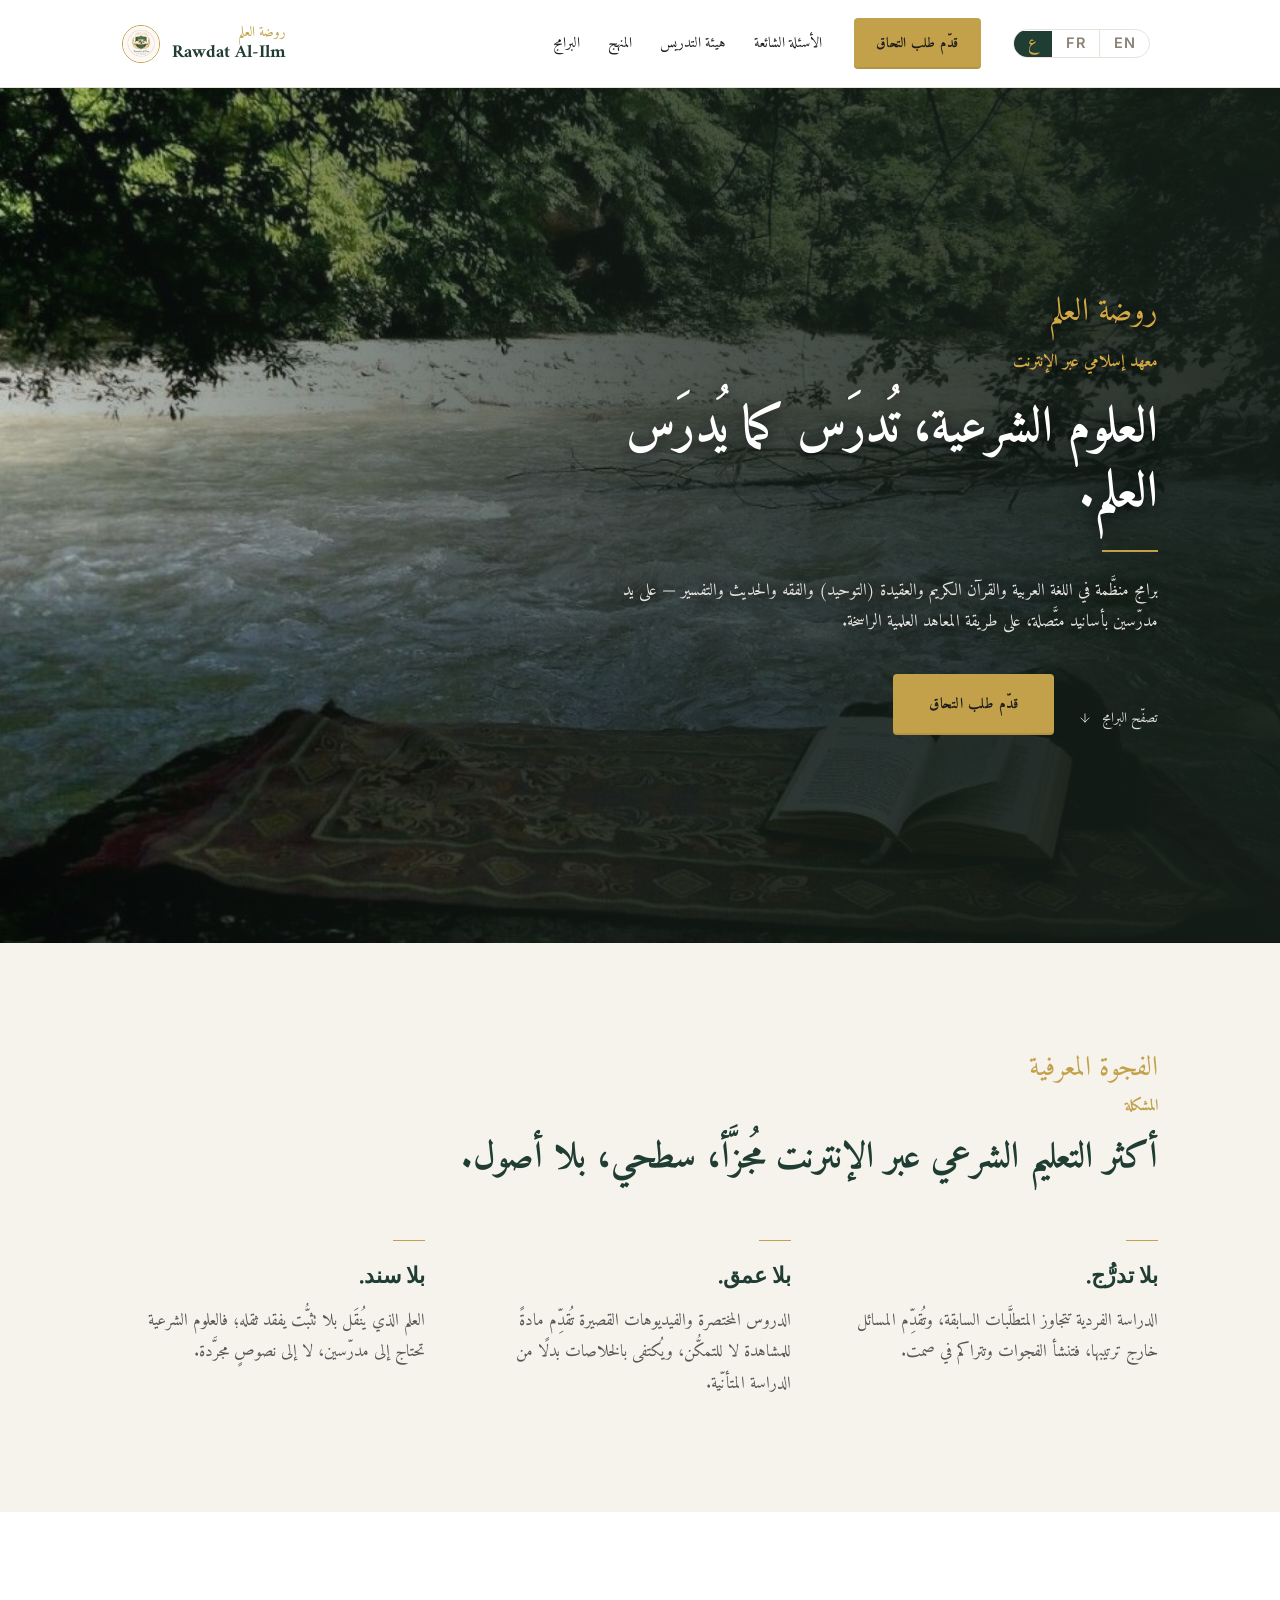
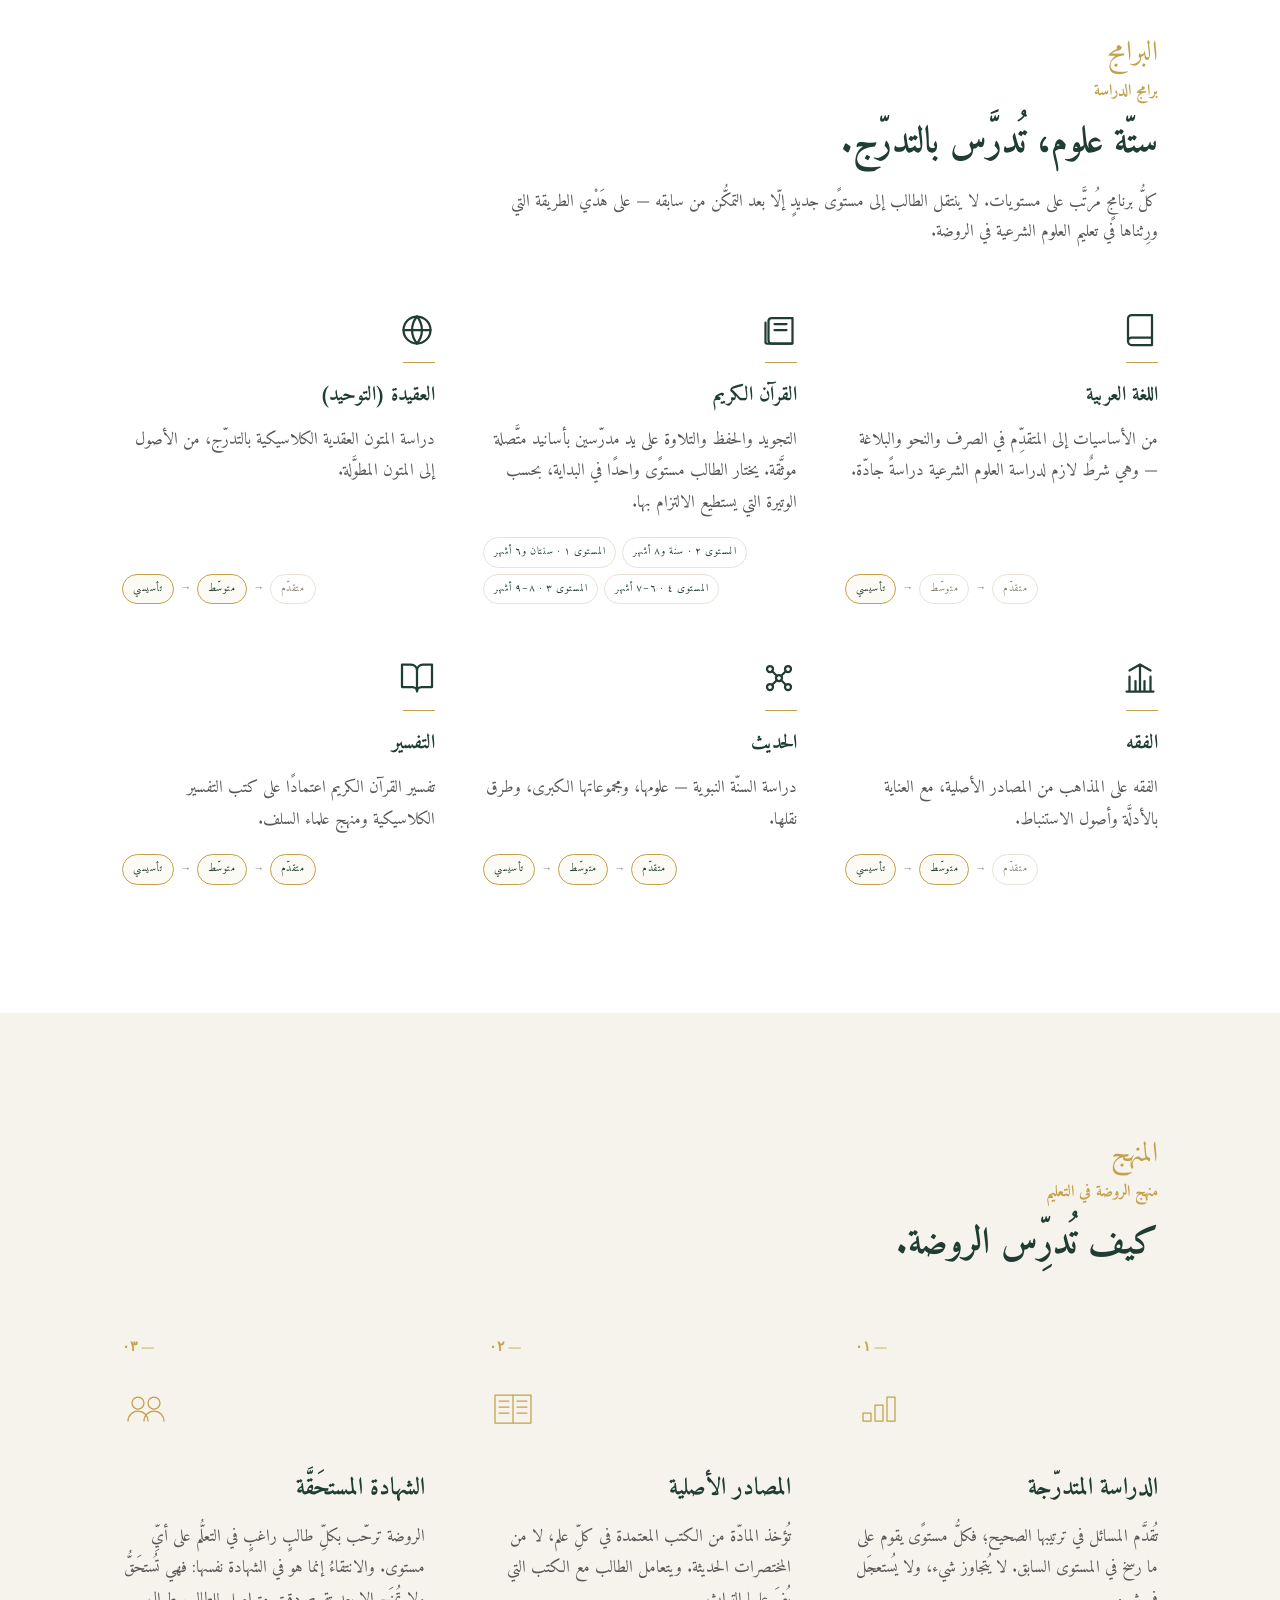
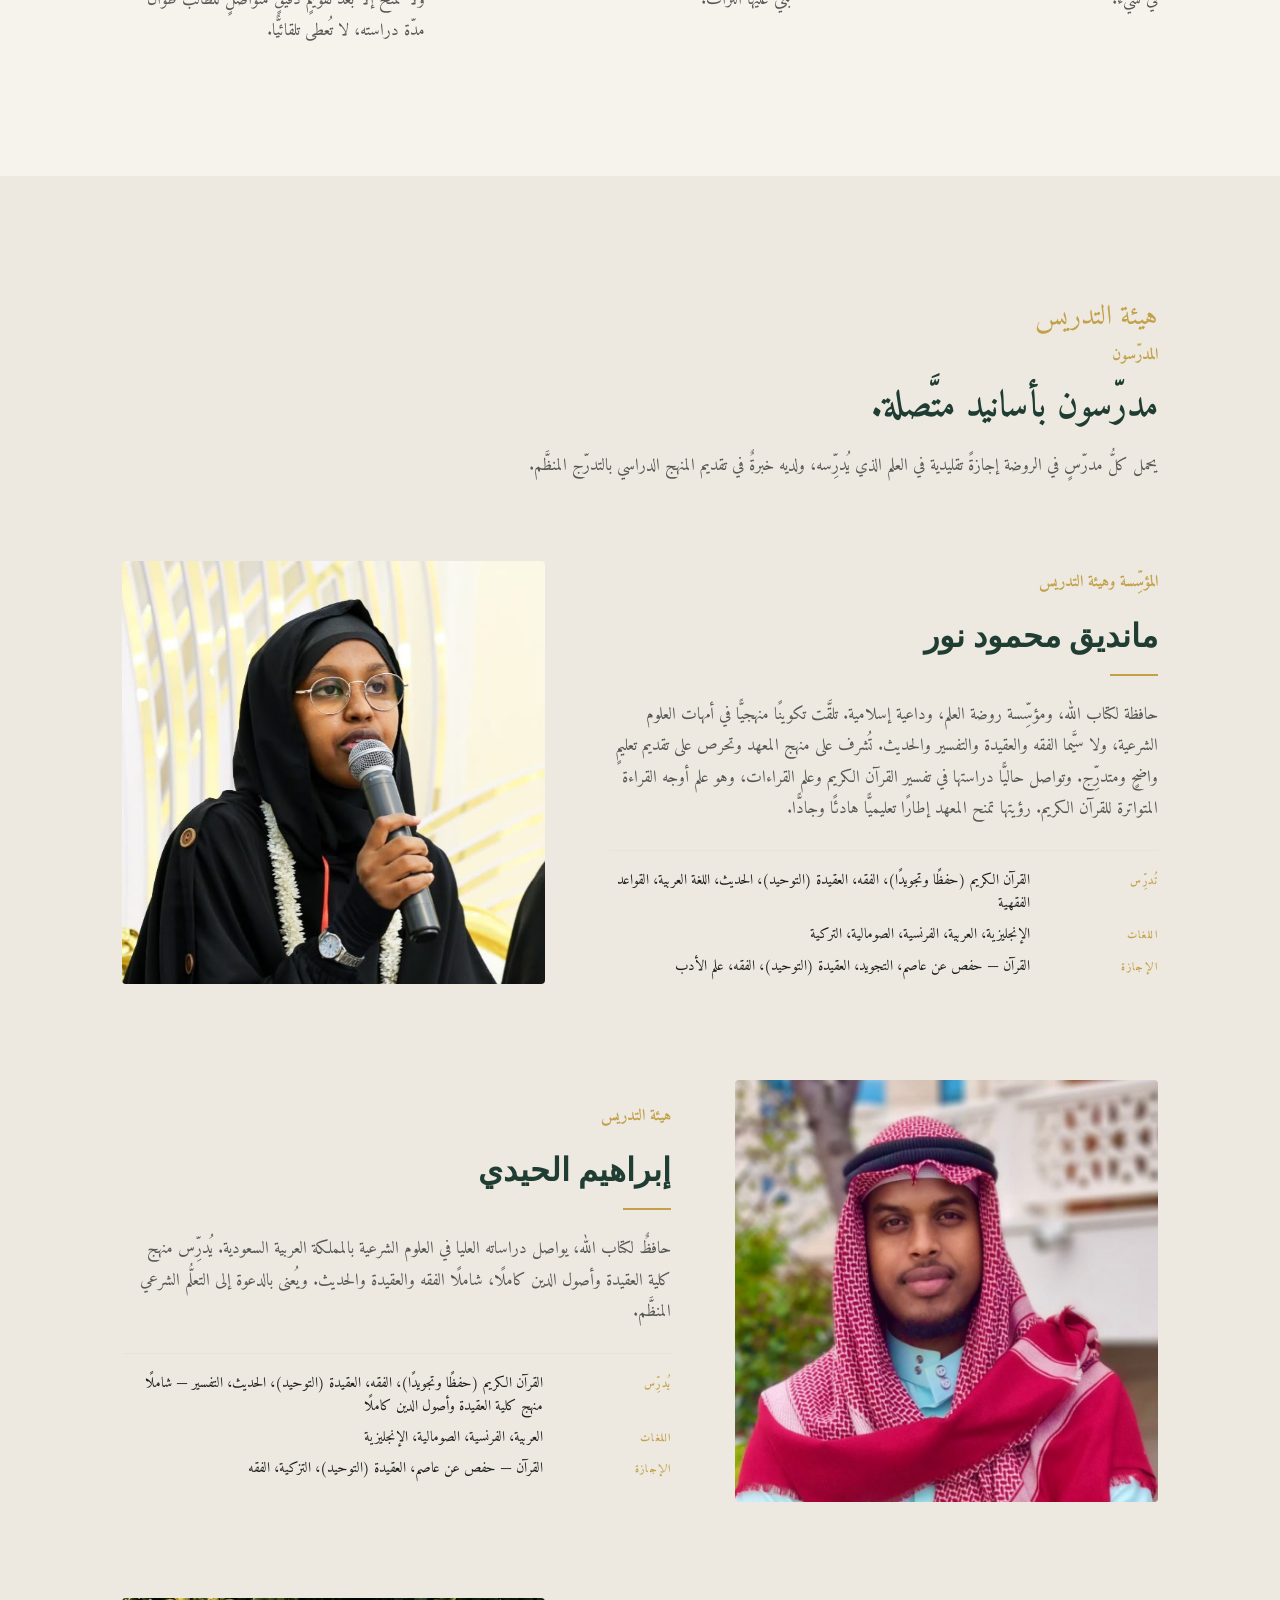
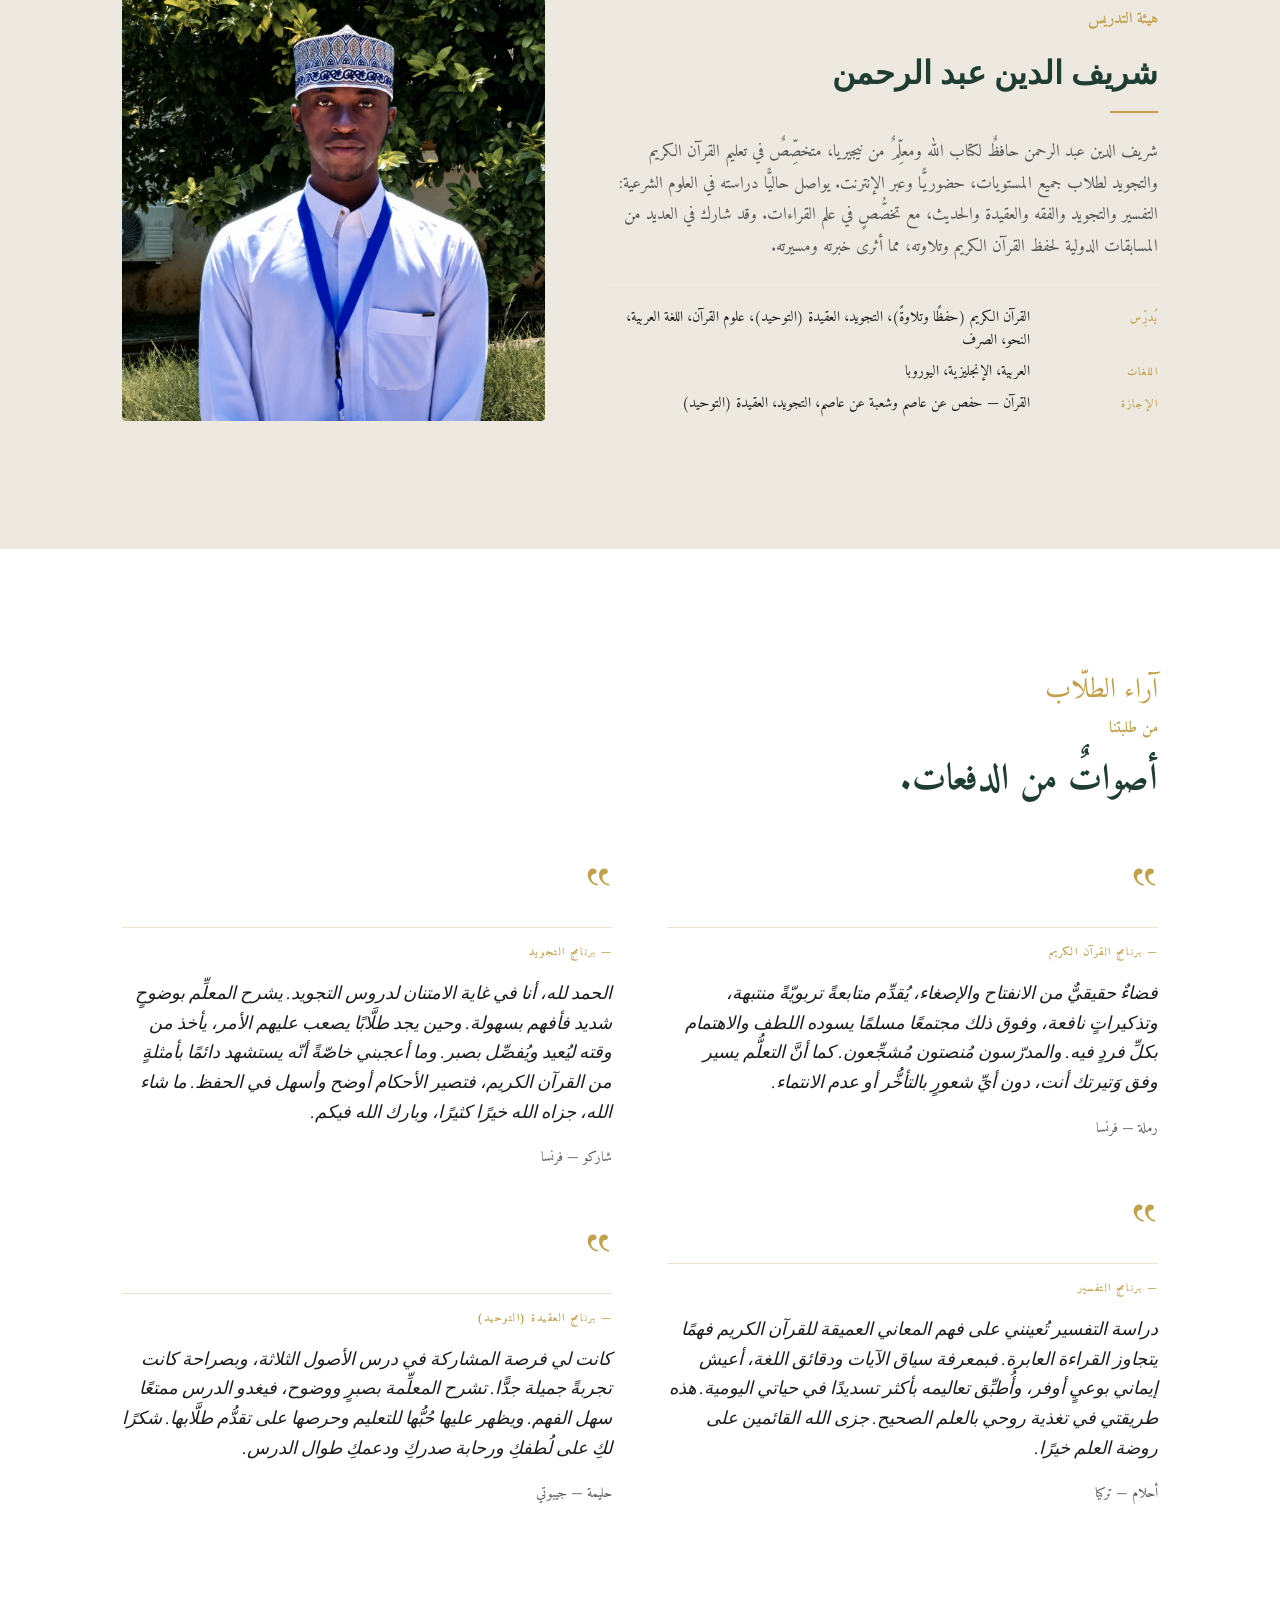
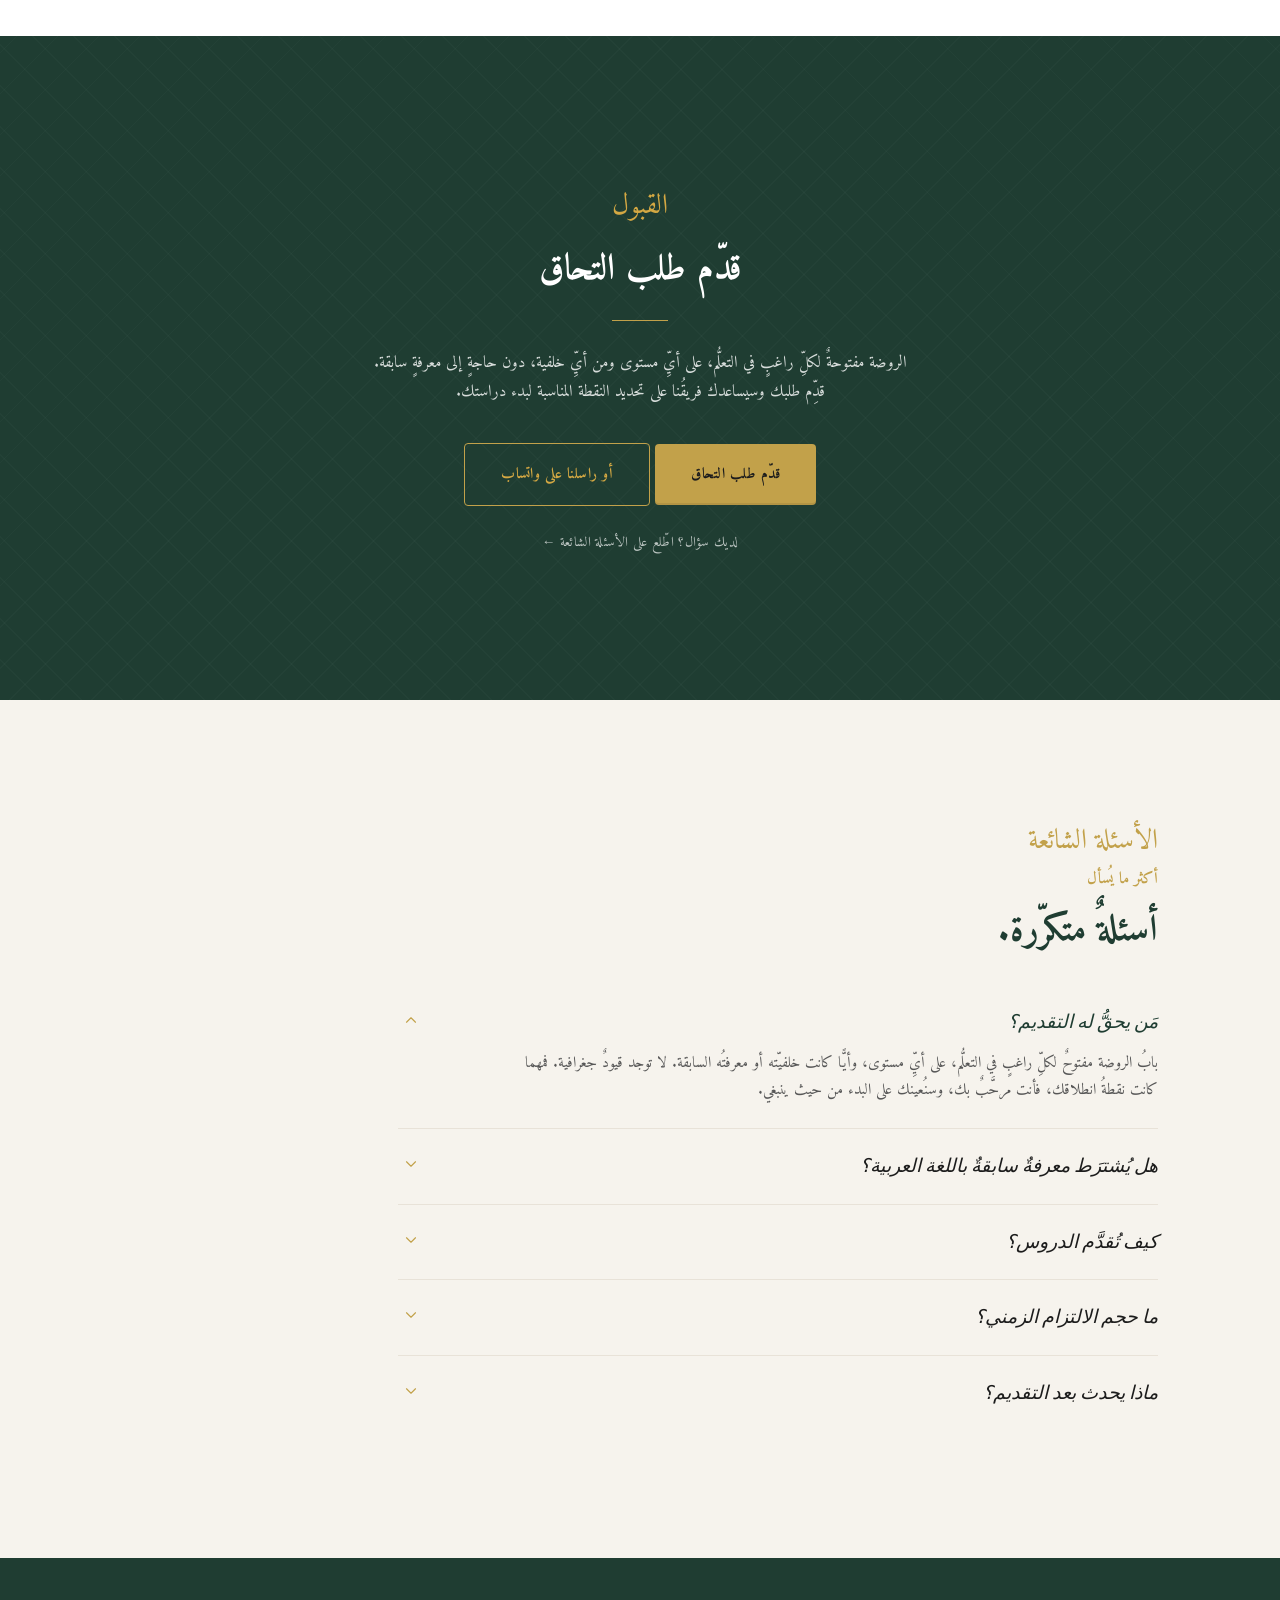
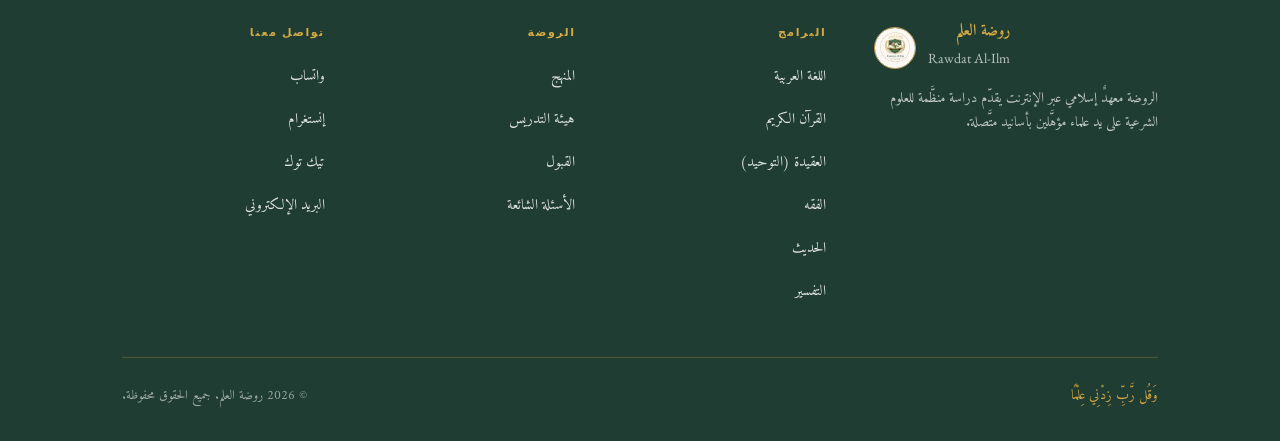
==== index-ar.html @ c7e96044 "Add contact channels to footer and Apply section WhatsApp, Instagram, TikTok and email supplied by M" ====
<!doctype html>
<html lang="ar" dir="rtl">
<head>
<meta charset="utf-8">
<meta name="viewport" content="width=device-width, initial-scale=1">
<title>روضة العلم — معهد إسلامي عبر الإنترنت</title>
<link rel="icon" href="favicon.png">
<link rel="stylesheet" href="style.css">
<link rel="stylesheet" href="style-ar.css">
</head>
<body>

<header class="kit-header">
  <div class="container">
    <a href="index-ar.html" class="kit-logo">
      <img src="assets/logo-mark.jpg" alt="روضة العلم">
      <span class="lockup">
        <span class="ar">روضة العلم</span>
        <span class="en">Rawdat Al-Ilm</span>
      </span>
    </a>
    <nav class="kit-nav">
      <ul>
        <li><a href="#programs">البرامج</a></li>
        <li><a href="#methodology">المنهج</a></li>
        <li><a href="#instructors">هيئة التدريس</a></li>
        <li><a href="#faq">الأسئلة الشائعة</a></li>
      </ul>
      <a href="#apply" class="btn-primary" style="padding:12px 22px;font-size:14px;font-family:var(--font-arabic);">قدّم طلب التحاق</a>
      <span class="lang-switch" role="group" aria-label="Language">
        <a href="index.html">EN</a>
        <a href="index-fr.html">FR</a>
        <a href="index-ar.html" class="active lang-ar">ع</a>
      </span>
    </nav>
  </div>
</header>

<main>

<section class="hero">
  <div class="container">
    <div class="content">
      <div class="ar-display">روضة العلم</div>
      <div class="eyebrow">معهد إسلامي عبر الإنترنت</div>
      <h1>العلوم الشرعية، تُدرَس كما يُدرَس العلم.</h1>
      <p class="lead">برامج منظَّمة في اللغة العربية والقرآن الكريم والعقيدة (التوحيد) والفقه والحديث والتفسير — على يد مدرّسين بأسانيد متَّصلة، على طريقة المعاهد العلمية الراسخة.</p>
      <div class="actions">
        <a href="#apply" class="btn-primary" style="font-family:var(--font-arabic);">قدّم طلب التحاق</a>
        <a href="#programs" class="scroll-down" style="font-family:var(--font-arabic);letter-spacing:0;font-size:14px;">تصفّح البرامج
          <svg width="14" height="14" viewBox="0 0 24 24" fill="none" stroke="currentColor" stroke-width="1.5" stroke-linecap="round" stroke-linejoin="round"><path d="M12 5v14M5 12l7 7 7-7"/></svg>
        </a>
      </div>
    </div>
  </div>
</section>

<section id="gap" class="gap-section">
  <div class="container">
    <div class="bilingual"><span class="ar">الفجوة المعرفية</span></div>
    <div class="eyebrow">المشكلة</div>
    <h2 style="max-width:760px;">أكثر التعليم الشرعي عبر الإنترنت مُجزَّأ، سطحي، بلا أصول.</h2>
    <div class="gap-grid">
      <div class="gap-item"><div class="rule"></div><div class="lead-line">بلا تدرُّج.</div><p>الدراسة الفردية تتجاوز المتطلَّبات السابقة، وتُقدِّم المسائل خارج ترتيبها، فتنشأ الفجوات وتتراكم في صمت.</p></div>
      <div class="gap-item"><div class="rule"></div><div class="lead-line">بلا عمق.</div><p>الدروس المختصرة والفيديوهات القصيرة تُقدِّم مادةً للمشاهدة لا للتمكُّن، ويُكتفى بالخلاصات بدلًا من الدراسة المتأنّية.</p></div>
      <div class="gap-item"><div class="rule"></div><div class="lead-line">بلا سند.</div><p>العلم الذي يُنقَل بلا تثبُّت يفقد ثقله؛ فالعلوم الشرعية تحتاج إلى مدرّسين، لا إلى نصوصٍ مجرَّدة.</p></div>
    </div>
  </div>
</section>

<section id="programs" class="programs-section">
  <div class="container">
    <div class="bilingual"><span class="ar">البرامج</span></div>
    <div class="eyebrow">برامج الدراسة</div>
    <h2 style="max-width:760px;">ستّة علوم، تُدرَّس بالتدرّج.</h2>
    <p class="lead" style="max-width:680px;margin-top:18px;">كلُّ برنامجٍ مُرتَّب على مستويات. لا ينتقل الطالب إلى مستوًى جديدٍ إلّا بعد التمكُّن من سابقه — على هَدْي الطريقة التي ورِثناها في تعليم العلوم الشرعية في الروضة.</p>
    <div class="programs-grid">
      <div class="program">
        <svg viewBox="0 0 24 24" fill="none" stroke="#1F3D32" stroke-width="1.5" stroke-linecap="round" stroke-linejoin="round"><path d="M4 19.5v-15A2.5 2.5 0 0 1 6.5 2H20v20H6.5a2.5 2.5 0 0 1 0-5H20"/></svg>
        <div class="icon-rule"></div>
        <h3>اللغة العربية</h3>
        <p>من الأساسيات إلى المتقدِّم في الصرف والنحو والبلاغة — وهي شرطٌ لازم لدراسة العلوم الشرعية دراسةً جادّة.</p>
        <div class="level-stepper"><span class="level-pill active">تأسيسي</span><span class="level-arrow">←</span><span class="level-pill">متوسّط</span><span class="level-arrow">←</span><span class="level-pill">متقدّم</span></div>
      </div>
      <div class="program">
        <svg viewBox="0 0 24 24" fill="none" stroke="#1F3D32" stroke-width="1.5" stroke-linecap="round" stroke-linejoin="round"><path d="M3 7v13a1 1 0 0 0 1 1h16"/><path d="M21 4H7a2 2 0 0 0-2 2v13a2 2 0 0 0 2 2h14V4z"/><path d="M9 8h8M9 12h8"/></svg>
        <div class="icon-rule"></div>
        <h3>القرآن الكريم</h3>
        <p>التجويد والحفظ والتلاوة على يد مدرّسين بأسانيد متَّصلة موثَّقة. يختار الطالب مستوًى واحدًا في البداية، بحسب الوتيرة التي يستطيع الالتزام بها.</p>
        <div class="level-stepper choices"><span class="level-pill">المستوى ١ · سنتان و٦ أشهر</span><span class="level-pill">المستوى ٢ · سنة و٨ أشهر</span><span class="level-pill">المستوى ٣ · ٨–٩ أشهر</span><span class="level-pill">المستوى ٤ · ٦–٧ أشهر</span></div>
      </div>
      <div class="program">
        <svg viewBox="0 0 24 24" fill="none" stroke="#1F3D32" stroke-width="1.5" stroke-linecap="round" stroke-linejoin="round"><circle cx="12" cy="12" r="9"/><path d="M3 12h18M12 3a14 14 0 0 1 0 18M12 3a14 14 0 0 0 0 18"/></svg>
        <div class="icon-rule"></div>
        <h3>العقيدة (التوحيد)</h3>
        <p>دراسة المتون العقدية الكلاسيكية بالتدرّج، من الأصول إلى المتون المطوَّلة.</p>
        <div class="level-stepper"><span class="level-pill active">تأسيسي</span><span class="level-arrow">←</span><span class="level-pill active">متوسّط</span><span class="level-arrow">←</span><span class="level-pill">متقدّم</span></div>
      </div>
      <div class="program">
        <svg viewBox="0 0 24 24" fill="none" stroke="#1F3D32" stroke-width="1.5" stroke-linecap="round" stroke-linejoin="round"><path d="M12 3v18M5 7l7-4 7 4M3 21h18M5 21V11M19 21V11M9 21v-7M15 21v-7"/></svg>
        <div class="icon-rule"></div>
        <h3>الفقه</h3>
        <p>الفقه على المذاهب من المصادر الأصلية، مع العناية بالأدلَّة وأصول الاستنباط.</p>
        <div class="level-stepper"><span class="level-pill active">تأسيسي</span><span class="level-arrow">←</span><span class="level-pill active">متوسّط</span><span class="level-arrow">←</span><span class="level-pill">متقدّم</span></div>
      </div>
      <div class="program">
        <svg viewBox="0 0 24 24" fill="none" stroke="#1F3D32" stroke-width="1.5" stroke-linecap="round" stroke-linejoin="round"><circle cx="6" cy="6" r="2"/><circle cx="18" cy="6" r="2"/><circle cx="6" cy="18" r="2"/><circle cx="18" cy="18" r="2"/><circle cx="12" cy="12" r="2"/><path d="M7.5 7.5L10.5 10.5M16.5 7.5L13.5 10.5M7.5 16.5L10.5 13.5M16.5 16.5L13.5 13.5"/></svg>
        <div class="icon-rule"></div>
        <h3>الحديث</h3>
        <p>دراسة السنّة النبوية — علومها، ومجموعاتها الكبرى، وطرق نقلها.</p>
        <div class="level-stepper"><span class="level-pill active">تأسيسي</span><span class="level-arrow">←</span><span class="level-pill active">متوسّط</span><span class="level-arrow">←</span><span class="level-pill active">متقدّم</span></div>
      </div>
      <div class="program">
        <svg viewBox="0 0 24 24" fill="none" stroke="#1F3D32" stroke-width="1.5" stroke-linecap="round" stroke-linejoin="round"><path d="M2 3h6a4 4 0 0 1 4 4v14a3 3 0 0 0-3-3H2zM22 3h-6a4 4 0 0 0-4 4v14a3 3 0 0 1 3-3h7z"/></svg>
        <div class="icon-rule"></div>
        <h3>التفسير</h3>
        <p>تفسير القرآن الكريم اعتمادًا على كتب التفسير الكلاسيكية ومنهج علماء السلف.</p>
        <div class="level-stepper"><span class="level-pill active">تأسيسي</span><span class="level-arrow">←</span><span class="level-pill active">متوسّط</span><span class="level-arrow">←</span><span class="level-pill active">متقدّم</span></div>
      </div>
    </div>
  </div>
</section>

<section id="methodology" class="methodology">
  <div class="container">
    <div class="bilingual"><span class="ar">المنهج</span></div>
    <div class="eyebrow">منهج الروضة في التعليم</div>
    <h2 style="max-width:760px;">كيف تُدرِّس الروضة.</h2>
    <div class="method-grid">
      <div class="method-item">
        <div class="method-num">— ٠١</div>
        <div class="method-emblem"><svg viewBox="0 0 48 48" fill="none" stroke="#C2A14A" stroke-width="1.25" stroke-linecap="round" stroke-linejoin="round"><path d="M8 36h8v-8H8zM20 36h8V20h-8zM32 36h8V12h-8z"/></svg></div>
        <h3>الدراسة المتدرّجة</h3>
        <p>تُقدَّم المسائل في ترتيبها الصحيح؛ فكلُّ مستوًى يقوم على ما رسخ في المستوى السابق. لا يُتجاوز شيء، ولا يُستعجَل في شيء.</p>
      </div>
      <div class="method-item">
        <div class="method-num">— ٠٢</div>
        <div class="method-emblem"><svg viewBox="0 0 48 48" fill="none" stroke="#C2A14A" stroke-width="1.25" stroke-linecap="round" stroke-linejoin="round"><path d="M6 10h36v28H6z"/><path d="M24 10v28M10 16h10M10 22h10M28 16h10M28 22h10M10 28h10M28 28h10"/></svg></div>
        <h3>المصادر الأصلية</h3>
        <p>تُؤخذ المادّة من الكتب المعتمدة في كلِّ علم، لا من المختصرات الحديثة. ويتعامل الطالب مع الكتب التي بُنيَ عليها التراث.</p>
      </div>
      <div class="method-item">
        <div class="method-num">— ٠٣</div>
        <div class="method-emblem"><svg viewBox="0 0 48 48" fill="none" stroke="#C2A14A" stroke-width="1.25" stroke-linecap="round" stroke-linejoin="round"><circle cx="16" cy="18" r="6"/><circle cx="32" cy="18" r="6"/><path d="M6 36c0-5.5 4.5-10 10-10s10 4.5 10 10M22 36c0-5.5 4.5-10 10-10s10 4.5 10 10"/></svg></div>
        <h3>الشهادة المستحَقَّة</h3>
        <p>الروضة ترحّب بكلِّ طالبٍ راغبٍ في التعلُّم على أيِّ مستوى. والانتقاءُ إنما هو في الشهادة نفسها: فهي تُستحَقُّ ولا تُمنَح إلا بعد تقويمٍ دقيقٍ متواصلٍ للطالب طوال مدّة دراسته، لا تُعطى تلقائيًّا.</p>
      </div>
    </div>
  </div>
</section>

<section id="instructors" class="instructors-section">
  <div class="container">
    <div class="bilingual"><span class="ar">هيئة التدريس</span></div>
    <div class="eyebrow">المدرّسون</div>
    <h2 style="max-width:760px;">مدرّسون بأسانيد متَّصلة.</h2>
    <p class="lead" style="max-width:680px;margin-top:18px;">يحمل كلُّ مدرّسٍ في الروضة إجازةً تقليدية في العلم الذي يُدرِّسه، ولديه خبرةٌ في تقديم المنهج الدراسي بالتدرّج المنظَّم.</p>

    <div class="instructor-row">
      <div class="portrait"><img src="assets/Mandek_Mahamoud_Nour.jpg" alt="مانديق محمود نور"></div>
      <div class="bio">
        <div class="eyebrow">المؤسِّسة وهيئة التدريس</div>
        <h3>مانديق محمود نور</h3>
        <div class="gold-rule"></div>
        <p>حافظة لكتاب الله، ومؤسِّسة روضة العلم، وداعية إسلامية. تلقَّت تكوينًا منهجيًّا في أمهات العلوم الشرعية، ولا سيَّما الفقه والعقيدة والتفسير والحديث. تُشرف على منهج المعهد وتحرص على تقديم تعليمٍ واضحٍ ومتدرِّج. وتواصل حاليًّا دراستها في تفسير القرآن الكريم وعلم القراءات، وهو علم أوجه القراءة المتواترة للقرآن الكريم. رؤيتها تمنح المعهد إطارًا تعليميًّا هادئًا وجادًّا.</p>
        <dl class="meta">
          <dt>تُدرِّس</dt><dd>القرآن الكريم (حفظًا وتجويدًا)، الفقه، العقيدة (التوحيد)، الحديث، اللغة العربية، القواعد الفقهية</dd>
          <dt>اللغات</dt><dd>الإنجليزية، العربية، الفرنسية، الصومالية، التركية</dd>
          <dt>الإجازة</dt><dd>القرآن — حفص عن عاصم، التجويد، العقيدة (التوحيد)، الفقه، علم الأدب</dd>
        </dl>
      </div>
    </div>

    <div class="instructor-row reverse">
      <div class="portrait"><img src="assets/Ibrahim_Al-Haydi.jpg" alt="إبراهيم الحيدي"></div>
      <div class="bio">
        <div class="eyebrow">هيئة التدريس</div>
        <h3>إبراهيم الحيدي</h3>
        <div class="gold-rule"></div>
        <p>حافظٌ لكتاب الله، يواصل دراساته العليا في العلوم الشرعية بالمملكة العربية السعودية. يُدرِّس منهج كلية العقيدة وأصول الدين كاملًا، شاملًا الفقه والعقيدة والحديث. ويُعنى بالدعوة إلى التعلُّم الشرعي المنظَّم.</p>
        <dl class="meta">
          <dt>يُدرِّس</dt><dd>القرآن الكريم (حفظًا وتجويدًا)، الفقه، العقيدة (التوحيد)، الحديث، التفسير — شاملًا منهج كلية العقيدة وأصول الدين كاملًا</dd>
          <dt>اللغات</dt><dd>العربية، الفرنسية، الصومالية، الإنجليزية</dd>
          <dt>الإجازة</dt><dd>القرآن — حفص عن عاصم، العقيدة (التوحيد)، التزكية، الفقه</dd>
        </dl>
      </div>
    </div>

    <div class="instructor-row">
      <div class="portrait"><img src="assets/sheriffdeen.jpg" alt="شريف الدين عبد الرحمن"></div>
      <div class="bio">
        <div class="eyebrow">هيئة التدريس</div>
        <h3>شريف الدين عبد الرحمن</h3>
        <div class="gold-rule"></div>
        <p>شريف الدين عبد الرحمن حافظٌ لكتاب الله ومعلِّمٌ من نيجيريا، متخصِّصٌ في تعليم القرآن الكريم والتجويد لطلاب جميع المستويات، حضوريًّا وعبر الإنترنت. يواصل حاليًّا دراسته في العلوم الشرعية: التفسير والتجويد والفقه والعقيدة والحديث، مع تخصُّصٍ في علم القراءات. وقد شارك في العديد من المسابقات الدولية لحفظ القرآن الكريم وتلاوته، مما أثرى خبرته ومسيرته.</p>
        <dl class="meta">
          <dt>يُدرِّس</dt><dd>القرآن الكريم (حفظًا وتلاوةً)، التجويد، العقيدة (التوحيد)، علوم القرآن، اللغة العربية، النحو، الصرف</dd>
          <dt>اللغات</dt><dd>العربية، الإنجليزية، اليوروبا</dd>
          <dt>الإجازة</dt><dd>القرآن — حفص عن عاصم وشعبة عن عاصم، التجويد، العقيدة (التوحيد)</dd>
        </dl>
      </div>
    </div>
  </div>
</section>

<section id="testimonials" class="testimonials-section">
  <div class="container">
    <div class="bilingual"><span class="ar">آراء الطلّاب</span></div>
    <div class="eyebrow">من طلبتنا</div>
    <h2 style="max-width:760px;">أصواتٌ من الدفعات.</h2>
    <div class="testimonials-grid">
      <div class="col">
        <div class="tm">
          <div class="qmark">”</div>
          <div class="program-tag">— برنامج القرآن الكريم</div>
          <p>فضاءٌ حقيقيٌّ من الانفتاح والإصغاء، يُقدِّم متابعةً تربويّةً منتبهة، وتذكيراتٍ نافعة، وفوق ذلك مجتمعًا مسلمًا يسوده اللطف والاهتمام بكلِّ فردٍ فيه. والمدرّسون مُنصتون مُشجِّعون. كما أنَّ التعلُّم يسير وفق وَتيرتك أنت، دون أيِّ شعورٍ بالتأخُّر أو عدم الانتماء.</p>
          <cite>رملة — فرنسا</cite>
        </div>
        <div class="tm">
          <div class="qmark">”</div>
          <div class="program-tag">— برنامج التفسير</div>
          <p>دراسة التفسير تُعينني على فهم المعاني العميقة للقرآن الكريم فهمًا يتجاوز القراءة العابرة. فبمعرفة سياق الآيات ودقائق اللغة، أعيش إيماني بوعيٍ أوفر، وأُطبِّق تعاليمه بأكثر تسديدًا في حياتي اليومية. هذه طريقتي في تغذية روحي بالعلم الصحيح. جزى الله القائمين على روضة العلم خيرًا.</p>
          <cite>أحلام — تركيا</cite>
        </div>
      </div>
      <div class="col">
        <div class="tm">
          <div class="qmark">”</div>
          <div class="program-tag">— برنامج التجويد</div>
          <p>الحمد لله، أنا في غاية الامتنان لدروس التجويد. يشرح المعلِّم بوضوحٍ شديد فأفهم بسهولة. وحين يجد طلَّابًا يصعب عليهم الأمر، يأخذ من وقته ليُعيد ويُفصِّل بصبر. وما أعجبني خاصّةً أنّه يستشهد دائمًا بأمثلةٍ من القرآن الكريم، فتصير الأحكام أوضح وأسهل في الحفظ. ما شاء الله، جزاه الله خيرًا كثيرًا، وبارك الله فيكم.</p>
          <cite>شاركو — فرنسا</cite>
        </div>
        <div class="tm">
          <div class="qmark">”</div>
          <div class="program-tag">— برنامج العقيدة (التوحيد)</div>
          <p>كانت لي فرصة المشاركة في درس الأصول الثلاثة، وبصراحة كانت تجربةً جميلة جدًّا. تشرح المعلِّمة بصبرٍ ووضوح، فيغدو الدرس ممتعًا سهل الفهم. ويظهر عليها حُبُّها للتعليم وحرصها على تقدُّم طلَّابها. شكرًا لكِ على لُطفكِ ورحابة صدركِ ودعمكِ طوال الدرس.</p>
          <cite>حليمة — جيبوتي</cite>
        </div>
      </div>
    </div>
  </div>
</section>

<section id="apply" class="apply">
  <div class="container">
    <div class="ar-h2">القبول</div>
    <h2 style="color:#fff;">قدّم طلب التحاق</h2>
    <p>الروضة مفتوحةٌ لكلِّ راغبٍ في التعلُّم، على أيِّ مستوى ومن أيِّ خلفية، دون حاجةٍ إلى معرفةٍ سابقة. قدِّم طلبك وسيساعدك فريقُنا على تحديد النقطة المناسبة لبدء دراستك.</p>
    <a href="https://docs.google.com/forms/d/e/1FAIpQLSfEuN9ubSNtg6MYz9wVqn5zwuy3B4KFe7cQlCUcAP1WHRNmPg/viewform?usp=publish-editor" target="_blank" rel="noopener noreferrer" class="btn-primary" style="font-family:var(--font-arabic);">قدّم طلب التحاق</a>
    <a href="https://wa.me/905530285109" target="_blank" rel="noopener noreferrer" class="btn-ghost" style="font-family:var(--font-arabic);">أو راسلنا على واتساب</a>
    <a href="#faq" class="ask">لديك سؤال؟ اطّلع على الأسئلة الشائعة ←</a>
  </div>
</section>

<section id="faq" class="faq-section">
  <div class="container">
    <div class="bilingual"><span class="ar">الأسئلة الشائعة</span></div>
    <div class="eyebrow">أكثر ما يُسأل</div>
    <h2>أسئلةٌ متكرّرة.</h2>
    <div class="faq-list">
      <div class="faq-item open" data-faq>
        <div class="faq-q">مَن يحقُّ له التقديم؟</div>
        <svg class="faq-chevron" width="18" height="18" viewBox="0 0 24 24" fill="none" stroke="currentColor" stroke-width="1.5" stroke-linecap="round" stroke-linejoin="round"><path d="M6 9l6 6 6-6"/></svg>
        <div class="faq-a">بابُ الروضة مفتوحٌ لكلِّ راغبٍ في التعلُّم، على أيِّ مستوى، وأيًّا كانت خلفيّته أو معرفتُه السابقة. لا توجد قيودٌ جغرافية. فمهما كانت نقطةُ انطلاقك، فأنت مرحَّبٌ بك، وسنُعينك على البدء من حيث ينبغي.</div>
      </div>
      <div class="faq-item" data-faq>
        <div class="faq-q">هل يُشترَط معرفةٌ سابقةٌ باللغة العربية؟</div>
        <svg class="faq-chevron" width="18" height="18" viewBox="0 0 24 24" fill="none" stroke="currentColor" stroke-width="1.5" stroke-linecap="round" stroke-linejoin="round"><path d="M6 9l6 6 6-6"/></svg>
        <div class="faq-a">لا يُشترَط ذلك في برنامج اللغة العربية، فهو يبدأ من المستوى التأسيسي. أمّا المتقدّمون لبرامج الفقه أو الحديث وما يعتمد على فهم العربية، فيُتوقَّع أن يكون لديهم إلمامٌ عمليّ باللغة، أو أن يلتحقوا ببرنامج اللغة العربية أوّلًا.</div>
      </div>
      <div class="faq-item" data-faq>
        <div class="faq-q">كيف تُقدَّم الدروس؟</div>
        <svg class="faq-chevron" width="18" height="18" viewBox="0 0 24 24" fill="none" stroke="currentColor" stroke-width="1.5" stroke-linecap="round" stroke-linejoin="round"><path d="M6 9l6 6 6-6"/></svg>
        <div class="faq-a">تُقدَّم الدروس عبر الإنترنت في حلقاتٍ مباشرةٍ مجدوَلة، مع قراءاتٍ واختباراتٍ مقرَّرة بين الحلقات. وتُتاح التسجيلات للمراجعة، غير أنَّ الحضور المباشر مطلوب.</div>
      </div>
      <div class="faq-item" data-faq>
        <div class="faq-q">ما حجم الالتزام الزمني؟</div>
        <svg class="faq-chevron" width="18" height="18" viewBox="0 0 24 24" fill="none" stroke="currentColor" stroke-width="1.5" stroke-linecap="round" stroke-linejoin="round"><path d="M6 9l6 6 6-6"/></svg>
        <div class="faq-a">يُتوقَّع من الطالب ما لا يقلُّ عن خمس إلى سبع ساعاتٍ أسبوعيًّا لكلِّ مقرَّر، يدخل فيها وقت الحلقة والقراءة والمراجعة. هذه دراسةٌ منظَّمة، لا متابعةً سلبية.</div>
      </div>
      <div class="faq-item" data-faq>
        <div class="faq-q">ماذا يحدث بعد التقديم؟</div>
        <svg class="faq-chevron" width="18" height="18" viewBox="0 0 24 24" fill="none" stroke="currentColor" stroke-width="1.5" stroke-linecap="round" stroke-linejoin="round"><path d="M6 9l6 6 6-6"/></svg>
        <div class="faq-a">تُراجَع الطلبات المكتملة من قِبَل فريق القبول في الروضة، ويُتواصَل مع المتقدّم خلال أسبوعَين إلى ثلاثة أسابيع لتأكيد مقعده ومساعدته على اختيار المستوى المناسب للبدء.</div>
      </div>
    </div>
  </div>
</section>

</main>

<footer class="kit-footer">
  <div class="container">
    <div class="grid">
      <div class="brand">
        <div class="lockup">
          <img src="assets/logo-mark.jpg" alt="">
          <div>
            <div style="font-family:var(--font-arabic);color:var(--gold-soft);font-size:16px;font-weight:700;line-height:1.2;">روضة العلم</div>
            <div style="font-family:var(--font-serif);color:#fff;font-size:14px;opacity:0.7;margin-top:4px;">Rawdat Al-Ilm</div>
          </div>
        </div>
        <p>الروضة معهدٌ إسلامي عبر الإنترنت يقدّم دراسة منظَّمة للعلوم الشرعية على يد علماء مؤهَّلين بأسانيد متَّصلة.</p>
      </div>
      <div>
        <h4>البرامج</h4>
        <ul>
          <li><a href="#programs">اللغة العربية</a></li>
          <li><a href="#programs">القرآن الكريم</a></li>
          <li><a href="#programs">العقيدة (التوحيد)</a></li>
          <li><a href="#programs">الفقه</a></li>
          <li><a href="#programs">الحديث</a></li>
          <li><a href="#programs">التفسير</a></li>
        </ul>
      </div>
      <div>
        <h4>الروضة</h4>
        <ul>
          <li><a href="#methodology">المنهج</a></li>
          <li><a href="#instructors">هيئة التدريس</a></li>
          <li><a href="#apply">القبول</a></li>
          <li><a href="#faq">الأسئلة الشائعة</a></li>
        </ul>
      </div>
      <div>
        <h4>تواصل معنا</h4>
        <ul>
          <li><a href="https://wa.me/905530285109" target="_blank" rel="noopener noreferrer">واتساب</a></li>
          <li><a href="https://www.instagram.com/rawdatinstitut" target="_blank" rel="noopener noreferrer">إنستغرام</a></li>
          <li><a href="https://www.tiktok.com/@umu_taymiyyah" target="_blank" rel="noopener noreferrer">تيك توك</a></li>
          <li><a href="mailto:info@rawdatalilm.com">البريد الإلكتروني</a></li>
        </ul>
      </div>
    </div>
    <div class="copyright">
      <span>© 2026 روضة العلم. جميع الحقوق محفوظة.</span>
      <span style="font-family:var(--font-arabic);color:var(--gold-soft);font-size:14px;">وَقُل رَّبِّ زِدْنِي عِلْمًا</span>
    </div>
  </div>
</footer>

<script src="main.js"></script>
</body>
</html>
---- style.css ----
/* =========================================================
   Rawdat Al-Ilm — Live Site Stylesheet
   v2 redesign + bilingual support (EN page)
   Imports foundation tokens from colors_and_type.css.
   ========================================================= */

@import url("colors_and_type.css");

* { box-sizing: border-box; }
body { margin: 0; background: var(--bg-warm); color: var(--text); font-family: var(--font-sans); line-height: 1.75; }
img { display: block; max-width: 100%; }
ul, dl { list-style: none; margin: 0; padding: 0; }
a { color: inherit; }

.container { max-width: 1100px; margin: 0 auto; padding-inline: 32px; }
.container-narrow { max-width: 860px; margin: 0 auto; padding-inline: 32px; }
section { padding-block: 112px; }

h1, h2, h3 { font-family: var(--font-serif); color: var(--green); margin: 0; }
h1 { font-size: clamp(2.25rem, 5.2vw, 3.5rem); font-weight: 700; line-height: 1.1; letter-spacing: 0.2px; }
h2 { font-size: clamp(1.75rem, 3.4vw, 2.5rem); font-weight: 700; line-height: 1.2; }
h3 { font-size: 1.25rem; font-weight: 600; line-height: 1.35; }

.eyebrow { color: var(--gold); font-size: 12px; font-weight: 600; letter-spacing: 1.6px; text-transform: uppercase; margin-bottom: 12px; }
.lead { color: var(--muted); font-size: 17px; line-height: 1.8; }

.bilingual { display: flex; flex-direction: column; gap: 8px; margin-bottom: 8px; }
.bilingual .ar { font-family: var(--font-arabic); color: var(--gold); font-size: 22px; line-height: 1; direction: rtl; text-align: left; unicode-bidi: isolate; }

.btn-primary {
  display: inline-block; padding: 16px 36px;
  background: var(--gold); color: var(--text);
  font-weight: 600; font-size: 15px; letter-spacing: 0.5px;
  text-decoration: none; border-radius: 4px;
  box-shadow: inset 0 -2px 0 rgba(0,0,0,0.08);
  transition: background-color 0.15s ease;
  border: 0; cursor: pointer; font-family: inherit;
}
.btn-primary:hover { background: var(--gold-deep); }
.btn-ghost {
  display: inline-block; padding: 16px 36px;
  background: transparent; color: var(--gold-soft);
  font-weight: 600; font-size: 15px; letter-spacing: 0.5px;
  text-decoration: none; border-radius: 4px;
  border: 1px solid var(--gold); cursor: pointer; font-family: inherit;
  transition: background-color 0.15s ease, color 0.15s ease;
}
.btn-ghost:hover { background: var(--gold); color: var(--green); }

.scroll-down { display: inline-flex; align-items: center; gap: 10px; color: rgba(255,255,255,0.85); font-size: 13px; letter-spacing: 1px; text-transform: uppercase; text-decoration: none; margin-top: 28px; }
.scroll-down svg { transition: transform 0.2s ease; }
.scroll-down:hover svg { transform: translateY(2px); }

/* HEADER */
.kit-header { position: sticky; top: 0; z-index: 50; background: rgba(255,255,255,0.96); border-bottom: 1px solid var(--divider); box-shadow: 0 2px 8px rgba(0,0,0,0.05); }
.kit-header .container { display: flex; align-items: center; justify-content: space-between; padding-block: 18px; gap: 32px; }
.kit-logo { display: inline-flex; align-items: center; gap: 12px; text-decoration: none; }
.kit-logo img { width: 38px; height: 38px; border-radius: 50%; border: 1px solid var(--gold); object-fit: cover; }
.kit-logo .lockup { display: flex; flex-direction: column; line-height: 1; white-space: nowrap; }
.kit-logo .lockup .ar { font-family: var(--font-arabic); color: var(--gold); font-size: 14px; direction: rtl; text-align: left; unicode-bidi: isolate; margin-bottom: 4px; }
.kit-logo .lockup .en { font-family: var(--font-serif); font-weight: 700; color: var(--green); font-size: 18px; }
.kit-nav { display: flex; align-items: center; gap: 32px; }
.kit-nav ul { display: flex; gap: 28px; }
.kit-nav a { color: var(--text); text-decoration: none; font-size: 14.5px; transition: color 0.15s; }
.kit-nav a:hover { color: var(--green); }

.lang-switch {
  display: inline-flex; align-items: center; gap: 0;
  border: 1px solid var(--divider); border-radius: 999px;
  overflow: hidden; font-size: 12px; font-weight: 600; letter-spacing: 0.4px;
  margin-inline-start: 8px;
}
.lang-switch a { padding: 6px 14px; text-decoration: none; color: var(--muted-soft); font-family: var(--font-sans); transition: background-color 0.15s, color 0.15s; display: inline-block; line-height: 1; }
.lang-switch a.active { background: var(--green); color: var(--gold-soft); }
.lang-switch a:not(.active):hover { color: var(--green); background: rgba(31,61,50,0.04); }
.lang-switch a + a { border-inline-start: 1px solid var(--divider); }
.lang-switch a.active + a, .lang-switch a + a.active { border-inline-start-color: var(--green); }
.lang-switch .lang-ar { font-family: var(--font-arabic); font-size: 16px; padding: 4px 14px 6px; }

/* HERO */
.hero {
  position: relative; min-height: 720px;
  background-image:
    linear-gradient(to right, rgba(20,30,24,0.78) 0%, rgba(20,30,24,0.55) 45%, rgba(20,30,24,0.20) 100%),
    url('assets/hero-background.jpg');
  background-size: cover; background-position: center;
  display: flex; align-items: center;
}
.hero .container { width: 100%; }
.hero .content { max-width: 580px; padding-block: 96px; }
.hero .ar-display { font-family: var(--font-arabic); color: var(--gold-soft); font-size: 32px; line-height: 1; direction: rtl; text-align: left; unicode-bidi: isolate; margin-bottom: 18px; text-shadow: 0 1px 10px rgba(0,0,0,0.6); }
.hero .eyebrow { color: var(--gold-soft); text-shadow: 0 1px 10px rgba(0,0,0,0.85); margin-bottom: 18px; }
.hero h1 { color: #fff; text-shadow: 0 2px 16px rgba(0,0,0,0.5); margin-bottom: 12px; }
.hero h1::after { content: ''; display: block; width: 56px; height: 2px; background: var(--gold); margin-top: 24px; }
.hero .lead { color: rgba(246,243,237,0.92); margin: 24px 0 36px; max-width: 540px; text-shadow: 0 1px 8px rgba(0,0,0,0.5); }
.hero .actions { display: flex; align-items: center; gap: 24px; flex-wrap: wrap; }

/* GAP */
.gap-section { background: var(--bg-warm); padding-block: 112px; }
.gap-grid { display: grid; grid-template-columns: repeat(3, 1fr); gap: 64px; margin-top: 56px; }
.gap-item .rule { width: 32px; height: 1px; background: var(--gold); margin-bottom: 18px; }
.gap-item .lead-line { font-family: var(--font-serif); font-weight: 700; color: var(--green); font-size: 22px; margin-bottom: 12px; }
.gap-item p { color: var(--muted); margin: 0; font-size: 15.5px; line-height: 1.75; }

/* PROGRAMS */
.programs-section { background: var(--white); padding-block: 128px; }
.programs-grid { display: grid; grid-template-columns: repeat(3, 1fr); gap: 56px 48px; margin-top: 64px; }
.program { display: flex; flex-direction: column; }
.program svg { width: 36px; height: 36px; display: block; margin-bottom: 14px; }
.program .icon-rule { width: 32px; height: 1px; background: var(--gold); margin-bottom: 18px; }
.program h3 { color: var(--green); margin-bottom: 6px; font-size: 1.25rem; }
.program .ar-name { font-family: var(--font-arabic); color: var(--gold); font-size: 16px; direction: rtl; text-align: left; unicode-bidi: isolate; margin-bottom: 12px; }
.program p { color: var(--muted); margin: 0 0 18px; font-size: 15px; line-height: 1.7; }
.level-stepper { display: flex; align-items: center; gap: 6px; margin-top: auto; }
.level-pill { font-size: 10.5px; letter-spacing: 0.6px; text-transform: uppercase; color: var(--muted-soft); padding: 4px 10px; border: 1px solid var(--divider); border-radius: 999px; }
.level-pill.active { color: var(--green); border-color: var(--gold); background: rgba(194,161,74,0.06); }
.level-arrow { color: var(--muted-soft); font-size: 11px; }
.level-stepper.choices { flex-wrap: wrap; gap: 6px; }
.level-stepper.choices .level-pill { color: var(--green); }

/* METHODOLOGY */
.methodology { background: var(--bg-warm); padding-block: 128px; }
.method-grid { display: grid; grid-template-columns: repeat(3, 1fr); gap: 64px; margin-top: 64px; }
.method-item { display: flex; flex-direction: column; align-items: flex-start; }
.method-num { font-family: var(--font-serif); font-weight: 600; font-size: 14px; color: var(--gold); letter-spacing: 1.5px; margin-bottom: 24px; }
.method-emblem { margin-bottom: 24px; }
.method-emblem svg { width: 48px; height: 48px; }
.method-item h3 { margin-bottom: 6px; font-size: 1.375rem; }
.method-item .ar { font-family: var(--font-arabic); color: var(--gold); font-size: 16px; direction: rtl; text-align: left; unicode-bidi: isolate; margin-bottom: 14px; }
.method-item p { color: var(--muted); margin: 0; font-size: 15.5px; line-height: 1.75; }

/* INSTRUCTORS */
.instructors-section { background: var(--bg-alt); padding-block: 128px; }
.instructor-row { display: grid; grid-template-columns: minmax(0, 1fr) minmax(0, 1.3fr); gap: 64px; align-items: center; margin-top: 80px; }
.instructor-row + .instructor-row { margin-top: 96px; }
.instructor-row.reverse { grid-template-columns: minmax(0, 1.3fr) minmax(0, 1fr); }
.instructor-row.reverse .portrait { order: 2; }
.instructor-row.reverse .bio { order: 1; }
.portrait img { width: 100%; aspect-ratio: 1; object-fit: cover; border-radius: 4px; }
.bio .eyebrow { margin-bottom: 14px; }
.bio h3 { font-family: var(--font-serif); font-weight: 700; color: var(--green); font-size: 2rem; line-height: 1.15; margin-bottom: 8px; }
.bio .ar-name { font-family: var(--font-arabic); color: var(--gold); font-size: 22px; direction: rtl; text-align: left; unicode-bidi: isolate; margin-bottom: 18px; }
.bio .gold-rule { width: 48px; height: 2px; background: var(--gold); margin-bottom: 24px; }
.bio p { color: var(--muted); font-size: 16px; line-height: 1.8; margin: 0 0 24px; }
.bio dl.meta { display: grid; grid-template-columns: 110px 1fr; gap: 8px 18px; padding-top: 18px; border-top: 1px solid var(--divider); }
.bio dl.meta dt { font-size: 11px; letter-spacing: 1.4px; text-transform: uppercase; color: var(--gold); font-weight: 600; padding-top: 2px; }
.bio dl.meta dd { color: var(--text); font-size: 14.5px; margin: 0; line-height: 1.6; }

/* TESTIMONIALS */
.testimonials-section { background: var(--white); padding-block: 128px; }
.testimonials-grid { display: grid; grid-template-columns: 1fr 1fr; gap: 56px; margin-top: 56px; align-items: start; }
.testimonials-grid .col { display: flex; flex-direction: column; gap: 56px; }
.tm .qmark { font-family: var(--font-serif); color: var(--gold); font-size: 64px; line-height: 0.9; margin-bottom: 8px; }
.tm .program-tag { font-size: 11px; letter-spacing: 1.5px; text-transform: uppercase; color: var(--gold); font-weight: 600; margin-bottom: 14px; padding-top: 14px; border-top: 1px solid rgba(194, 161, 74, 0.3); }
.tm p { font-family: var(--font-serif); font-style: italic; color: var(--text); font-size: 18px; line-height: 1.65; margin: 0 0 18px; }
.tm cite { display: block; color: var(--muted); font-size: 14px; font-style: normal; }

/* APPLY */
.apply {
  text-align: center; background: var(--green);
  background-image:
    repeating-linear-gradient(45deg, transparent, transparent 28px, rgba(255,255,255,0.018) 28px, rgba(255,255,255,0.018) 29px),
    repeating-linear-gradient(-45deg, transparent, transparent 28px, rgba(255,255,255,0.018) 28px, rgba(255,255,255,0.018) 29px);
  padding-block: 144px; color: #fff;
}
.apply .stepper { display: flex; align-items: center; justify-content: center; gap: 18px; margin-bottom: 36px; }
.apply .stepper .step { font-size: 11px; letter-spacing: 1.5px; text-transform: uppercase; color: var(--gold-soft); font-weight: 600; }
.apply .stepper .step .num { font-family: var(--font-serif); display: block; font-size: 16px; color: var(--gold); margin-bottom: 4px; letter-spacing: 0; font-weight: 600; }
.apply .stepper .dash { width: 32px; height: 1px; background: rgba(212,168,67,0.4); }
.apply .ar-h2 { font-family: var(--font-arabic); color: var(--gold-soft); font-size: 28px; direction: rtl; text-align: center; unicode-bidi: isolate; margin-bottom: 12px; }
.apply h2 { color: #fff; }
.apply h2::after { content: ''; display: block; width: 56px; height: 1px; background: var(--gold); margin: 24px auto 0; }
.apply p { color: rgba(255,255,255,0.82); max-width: 540px; margin: 28px auto 36px; font-size: 16.5px; line-height: 1.75; }
.apply .ask { display: block; margin-top: 24px; color: rgba(255,255,255,0.7); font-size: 13.5px; text-decoration: none; letter-spacing: 0.3px; }
.apply .ask:hover { color: var(--gold-soft); text-decoration: underline; }

/* FAQ */
.faq-section { background: var(--bg-warm); padding-block: 128px; }
.faq-list { max-width: 760px; margin-top: 48px; }
.faq-item { border-top: 1px solid var(--divider); padding: 24px 36px 24px 0; cursor: pointer; position: relative; }
.faq-item:first-child { border-top: none; padding-top: 4px; }
.faq-q { font-family: var(--font-serif); font-style: italic; font-weight: 500; font-size: 19px; color: var(--text); line-height: 1.4; transition: color 0.15s; }
.faq-item.open .faq-q { color: var(--green); }
.faq-chevron { position: absolute; right: 4px; top: 26px; color: var(--gold); transition: transform 0.2s ease; }
.faq-item:first-child .faq-chevron { top: 6px; }
.faq-item.open .faq-chevron { transform: rotate(180deg); }
.faq-a { display: none; color: var(--muted); margin-top: 14px; font-size: 15.5px; line-height: 1.75; max-width: 640px; }
.faq-item.open .faq-a { display: block; }

/* FOOTER */
.kit-footer { background: var(--green); color: #fff; padding-block: 64px 32px; }
.kit-footer .grid { display: grid; grid-template-columns: 1.4fr 1fr 1fr 1fr; gap: 48px; align-items: start; }
.kit-footer .brand { display: flex; flex-direction: column; gap: 14px; }
.kit-footer .brand .lockup { display: flex; align-items: center; gap: 12px; }
.kit-footer .brand .lockup img { width: 42px; height: 42px; border-radius: 50%; border: 1px solid var(--gold); object-fit: cover; }
.kit-footer .brand .lockup .name-en { font-family: var(--font-serif); font-weight: 700; font-size: 19px; color: #fff; }
.kit-footer .brand .lockup .name-ar { font-family: var(--font-arabic); color: var(--gold-soft); font-size: 14px; direction: rtl; line-height: 1.2; }
.kit-footer .brand p { color: rgba(255,255,255,0.7); font-size: 14px; line-height: 1.7; margin: 0; max-width: 320px; }
.kit-footer h4 { font-family: var(--font-sans); font-size: 11px; letter-spacing: 1.5px; text-transform: uppercase; color: var(--gold-soft); margin: 0 0 16px; font-weight: 600; }
.kit-footer ul { display: flex; flex-direction: column; gap: 10px; }
.kit-footer a { color: rgba(255,255,255,0.85); text-decoration: none; font-size: 14.5px; transition: color 0.15s; }
.kit-footer a:hover { color: var(--gold-soft); }
.kit-footer .copyright { margin-top: 48px; padding-top: 24px; border-top: 1px solid rgba(212,168,67,0.25); display: flex; justify-content: space-between; align-items: center; font-size: 13px; color: rgba(255,255,255,0.55); }

@media (max-width: 880px) {
  section { padding-block: 80px; }
  .gap-grid, .programs-grid, .method-grid, .testimonials-grid, .kit-footer .grid { grid-template-columns: 1fr; gap: 48px; }
  .instructor-row, .instructor-row.reverse { grid-template-columns: 1fr; gap: 32px; }
  .instructor-row.reverse .portrait { order: 0; } .instructor-row.reverse .bio { order: 0; }
  .hero .content { padding-block: 64px; }
  .kit-nav ul { display: none; }
}
---- style-ar.css ----
/* Arabic-page overrides — RTL flip + Amiri body type
   Loaded after style.css on index-ar.html */

html { direction: rtl; }
body { font-family: var(--font-arabic); font-size: 17px; line-height: 1.95; }

h1, h2, h3, p, .lead, cite, dt, dd { text-align: right; }
.apply h2, .apply p { text-align: center; }

/* Arabic-aware eyebrow — no uppercase, no Latin letter-spacing */
.eyebrow { font-family: var(--font-arabic); font-size: 14px; letter-spacing: 0; text-transform: none; direction: rtl; text-align: right; font-weight: 700; }
.hero .eyebrow { font-size: 17px; text-shadow: 0 2px 16px rgba(0,0,0,0.85); }

.bilingual { direction: rtl; }
.bilingual .ar { direction: rtl; text-align: right; font-size: 28px; }

h1, h2, h3 { font-family: var(--font-arabic); font-weight: 700; line-height: 1.35; }
h1 { font-size: clamp(2rem, 4.6vw, 3.1rem); line-height: 1.3; }
h2 { font-size: clamp(1.6rem, 3.2vw, 2.3rem); line-height: 1.35; }

/* HEADER mirror */
.kit-header .container { flex-direction: row-reverse; }
.kit-nav { flex-direction: row-reverse; }
.kit-nav ul { flex-direction: row-reverse; }
.kit-logo { flex-direction: row-reverse; }
.kit-logo .lockup .ar, .kit-logo .lockup .en { text-align: right; }
.kit-logo .lockup .en { font-family: var(--font-arabic); }

/* HERO mirror — gradient flipped, content right-anchored */
.hero {
  background-image:
    linear-gradient(to right, rgba(20,30,24,0.25) 0%, rgba(20,30,24,0.72) 50%, rgba(20,30,24,0.92) 100%),
    url('assets/hero-background.jpg') !important;
}
.hero .content { margin-left: auto; margin-right: 0; text-align: right; }
.hero h1 { text-shadow: 0 2px 18px rgba(0,0,0,0.7); }
.hero h1::after { margin-right: 0; margin-left: auto; }
.hero .lead { text-shadow: 0 2px 12px rgba(0,0,0,0.7); }
.hero .ar-display { text-align: right; }
.hero .actions { flex-direction: row-reverse; justify-content: flex-end; }
.scroll-down svg { transform: scaleX(-1); }

/* Section eyebrow sizing in Arabic */
.gap-section .eyebrow, .programs-section .eyebrow, .methodology .eyebrow,
.instructors-section .eyebrow, .testimonials-section .eyebrow, .faq-section .eyebrow { font-size: 16px; }

/* Arabic h3 needs more vertical room than Latin */
.method-item h3, .program h3, .gap-item .lead-line, .bio h3, .bio .ar-name { line-height: 1.5; margin-bottom: 14px; width: 100%; }
.method-item p, .program p, .gap-item p, .bio p { width: 100%; }
.method-item h3 { font-size: 1.5rem; margin-bottom: 16px; }

/* GAP/METHOD/PROGRAMS — items right-aligned */
.gap-item, .program, .method-item { text-align: right; align-items: flex-end; }
.gap-item .rule, .program .icon-rule, .program svg { margin-left: auto; margin-right: 0; }
.method-num { letter-spacing: 0; }
.level-stepper { flex-direction: row-reverse; }
.level-arrow { transform: scaleX(-1); }

/* INSTRUCTORS — flip alternation */
.instructor-row { grid-template-columns: minmax(0, 1.3fr) minmax(0, 1fr); }
.instructor-row .portrait { order: 2; }
.instructor-row .bio { order: 1; text-align: right; }
.instructor-row.reverse { grid-template-columns: minmax(0, 1fr) minmax(0, 1.3fr); }
.instructor-row.reverse .portrait { order: 1; }
.instructor-row.reverse .bio { order: 2; }
.bio .gold-rule { margin-right: 0; margin-left: auto; }

/* TESTIMONIALS — grid columns inherited from style.css (1fr 1fr) */
.tm .qmark { text-align: right; transform: scaleX(-1); display: inline-block; }
.tm p, .tm cite, .tm .program-tag { text-align: right; }

/* SECTION BODY — Arabic needs more breathing room than Latin */
.gap-item p, .method-item p, .program p, .bio p { font-size: 17px; line-height: 1.85; }

/* APPLY */
.apply .stepper { flex-direction: row-reverse; }
.apply .stepper .step { font-size: 15px; letter-spacing: 0; text-transform: none; color: #fff; }
.apply .stepper .step .num { font-size: 22px; }
.apply .ar-h2 { text-align: center; }
.apply p { text-align: center; }

/* FAQ — chevron on the left in RTL */
.faq-item { padding: 24px 0 24px 36px; }
.faq-chevron { right: auto; left: 4px; }
.faq-q, .faq-a { text-align: right; }

/* FOOTER */
.kit-footer .grid { direction: rtl; }
.kit-footer h4, .kit-footer p, .kit-footer ul { text-align: right; }
.kit-footer .brand .lockup { flex-direction: row-reverse; }
.kit-footer .copyright { flex-direction: row-reverse; }
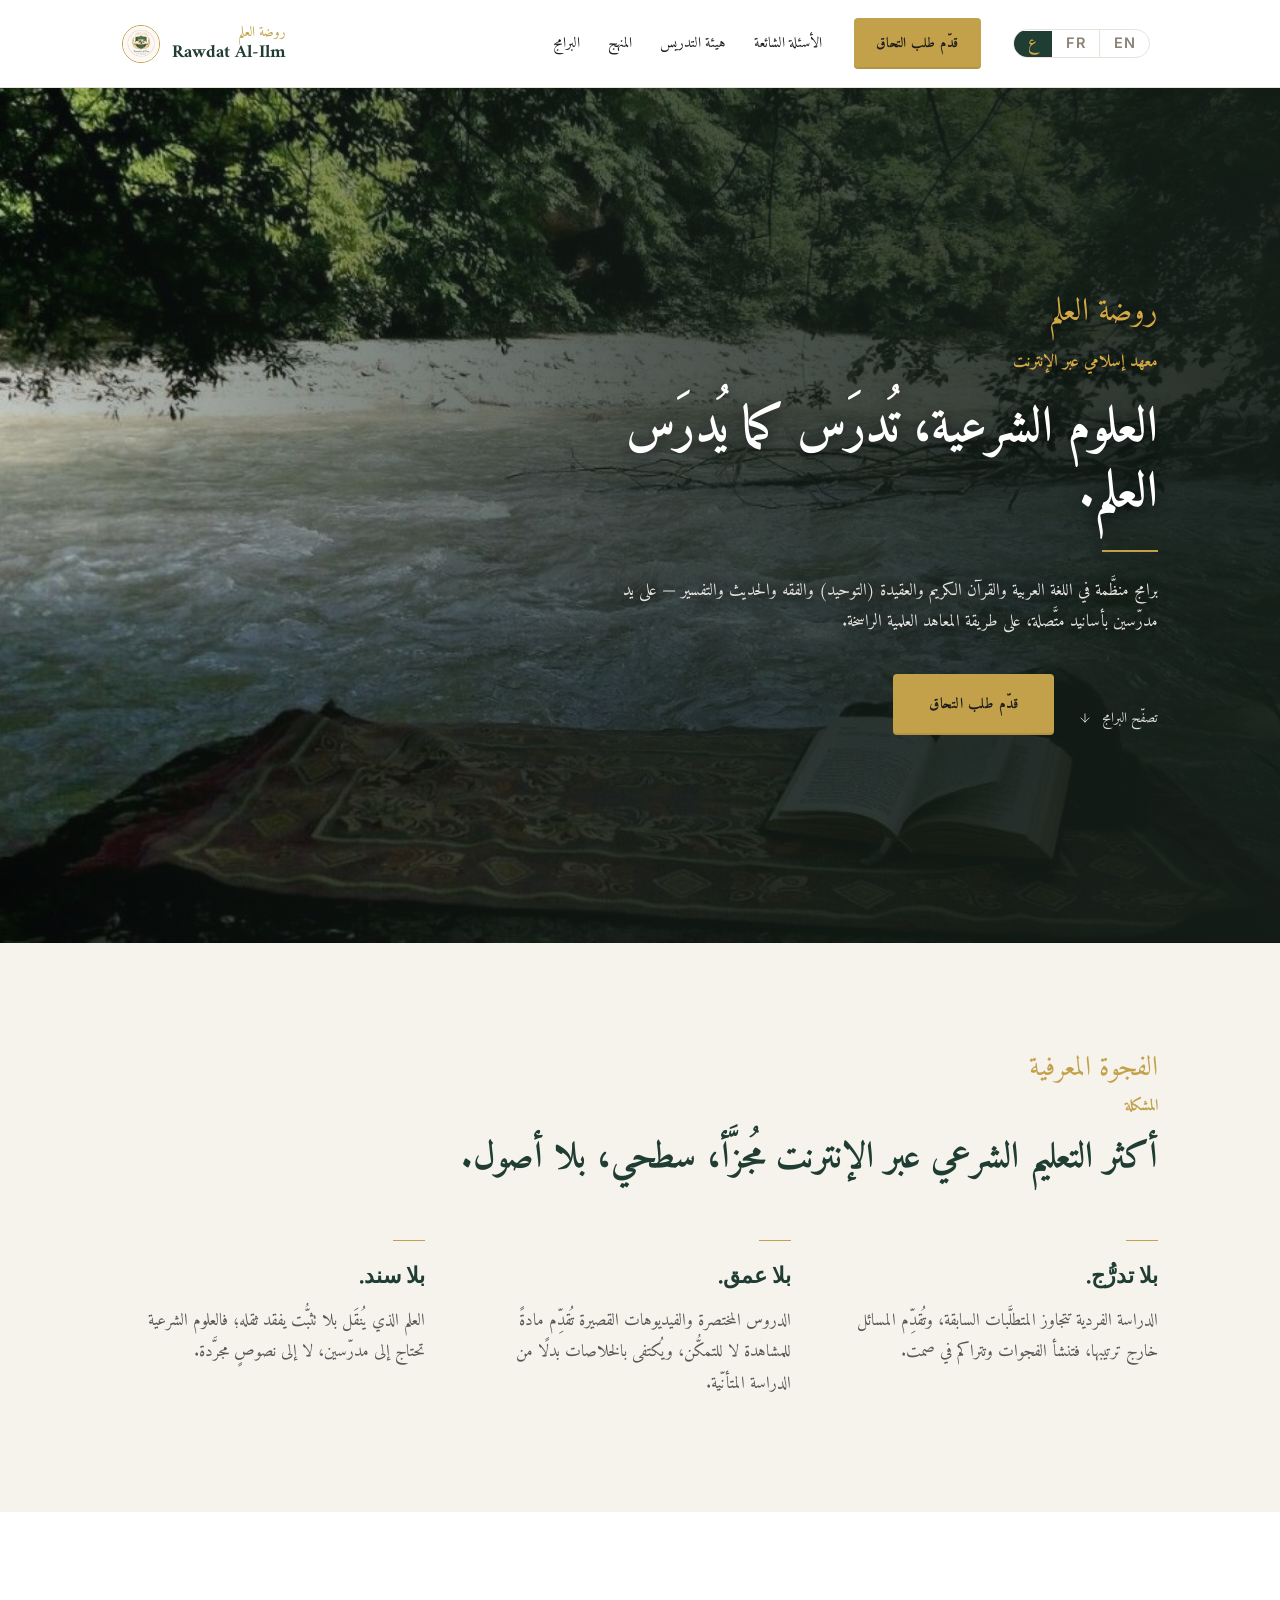
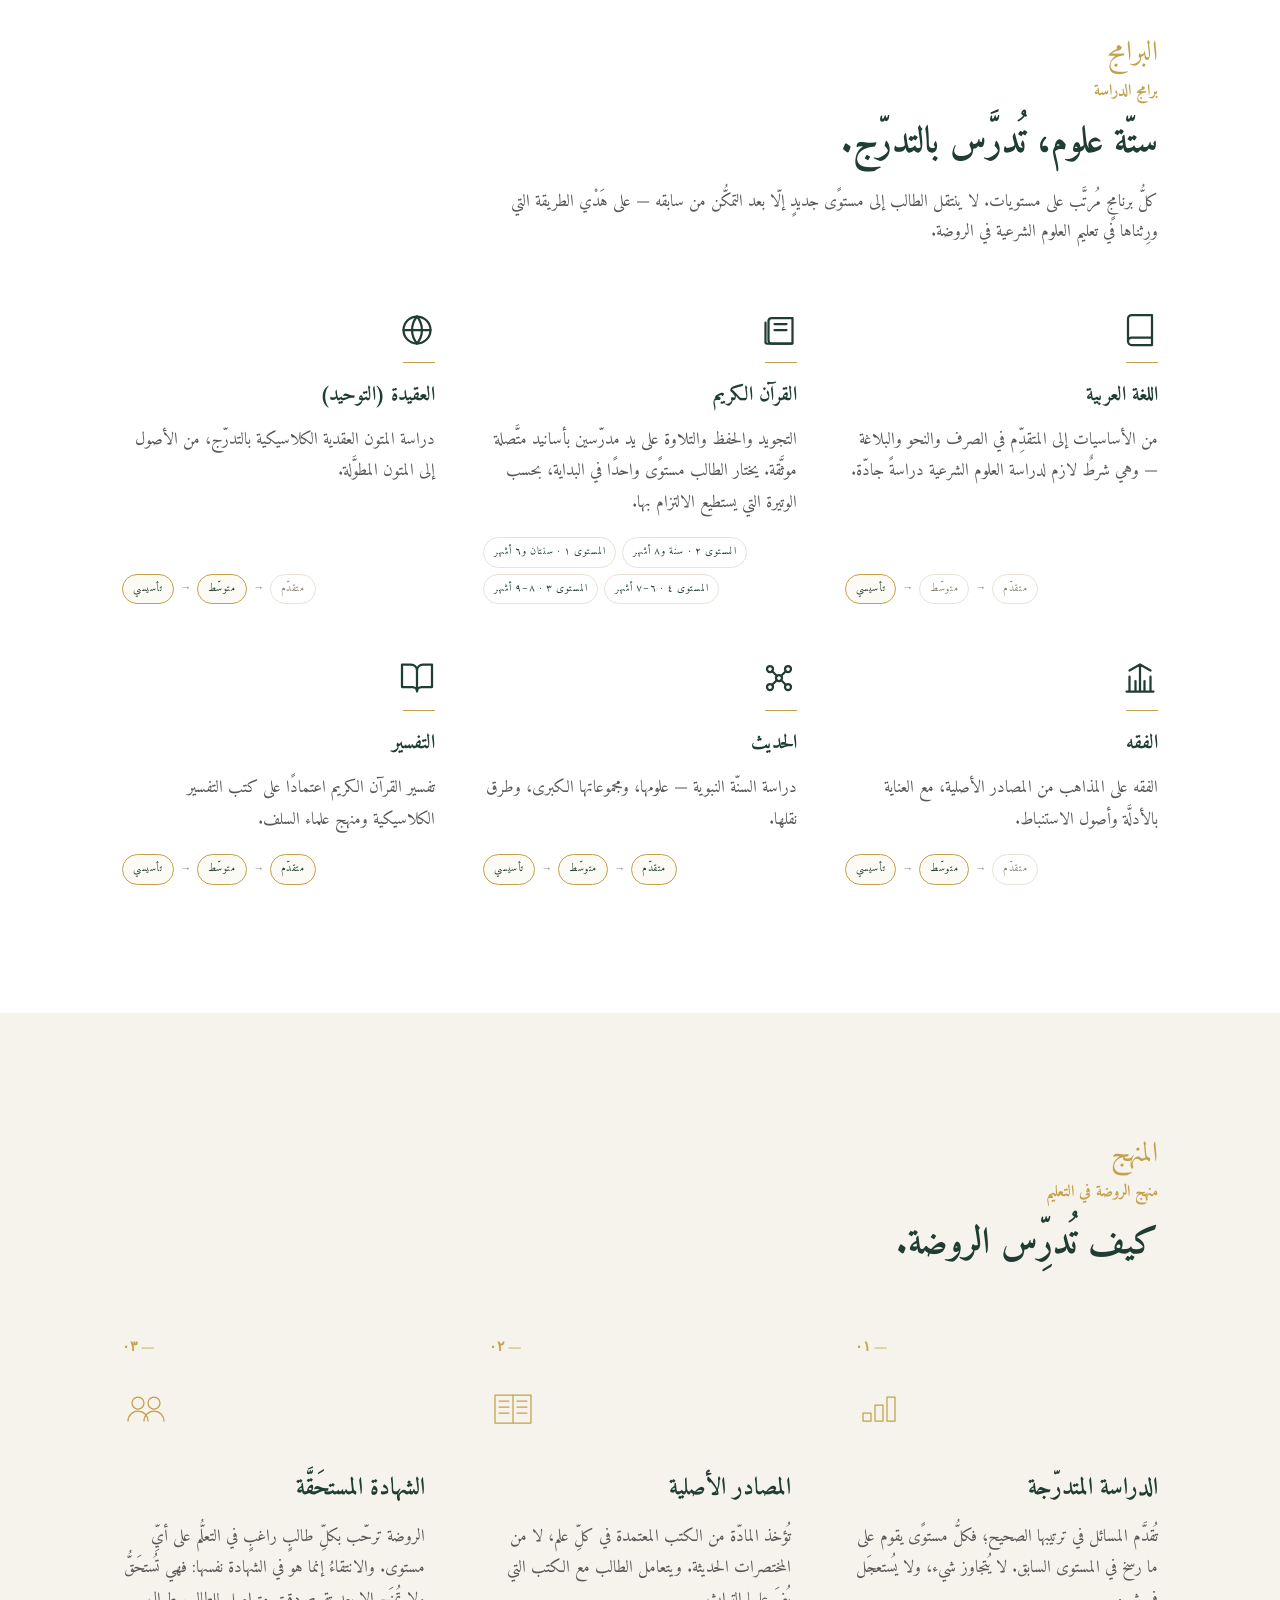
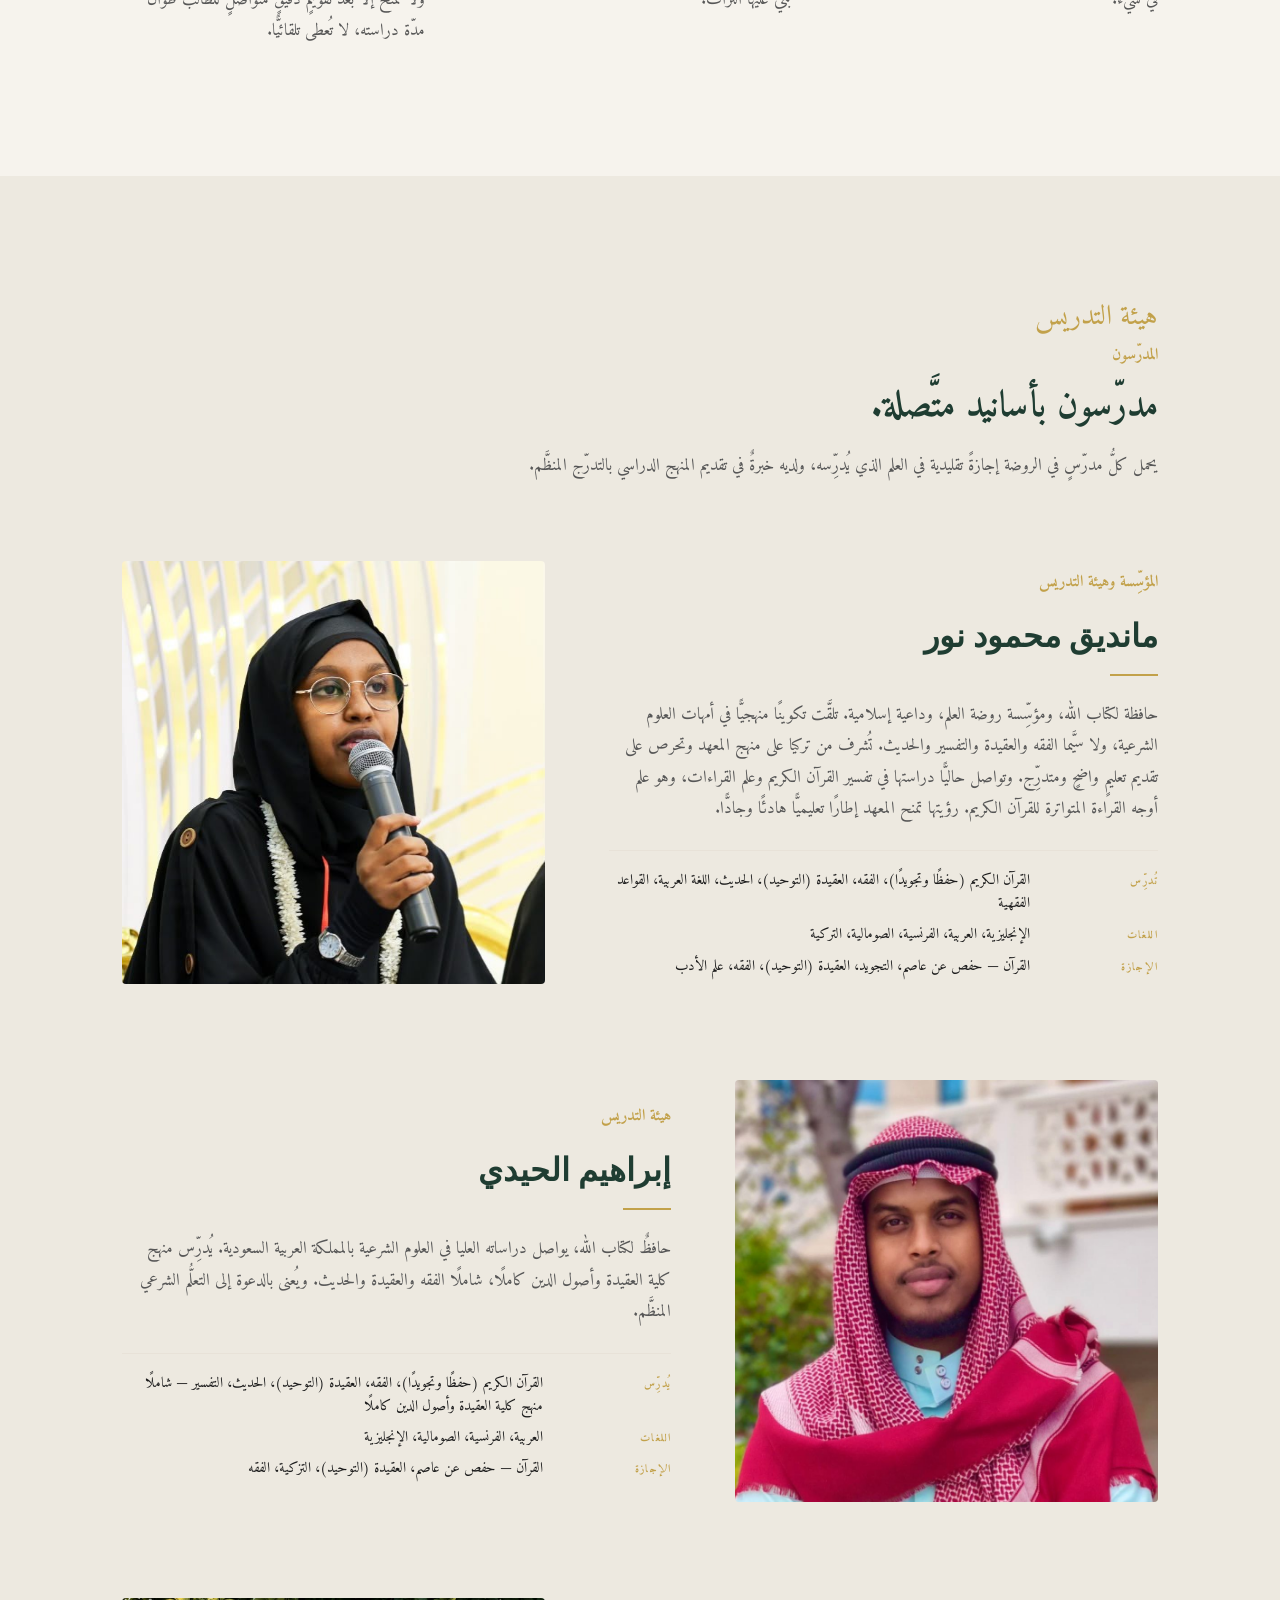
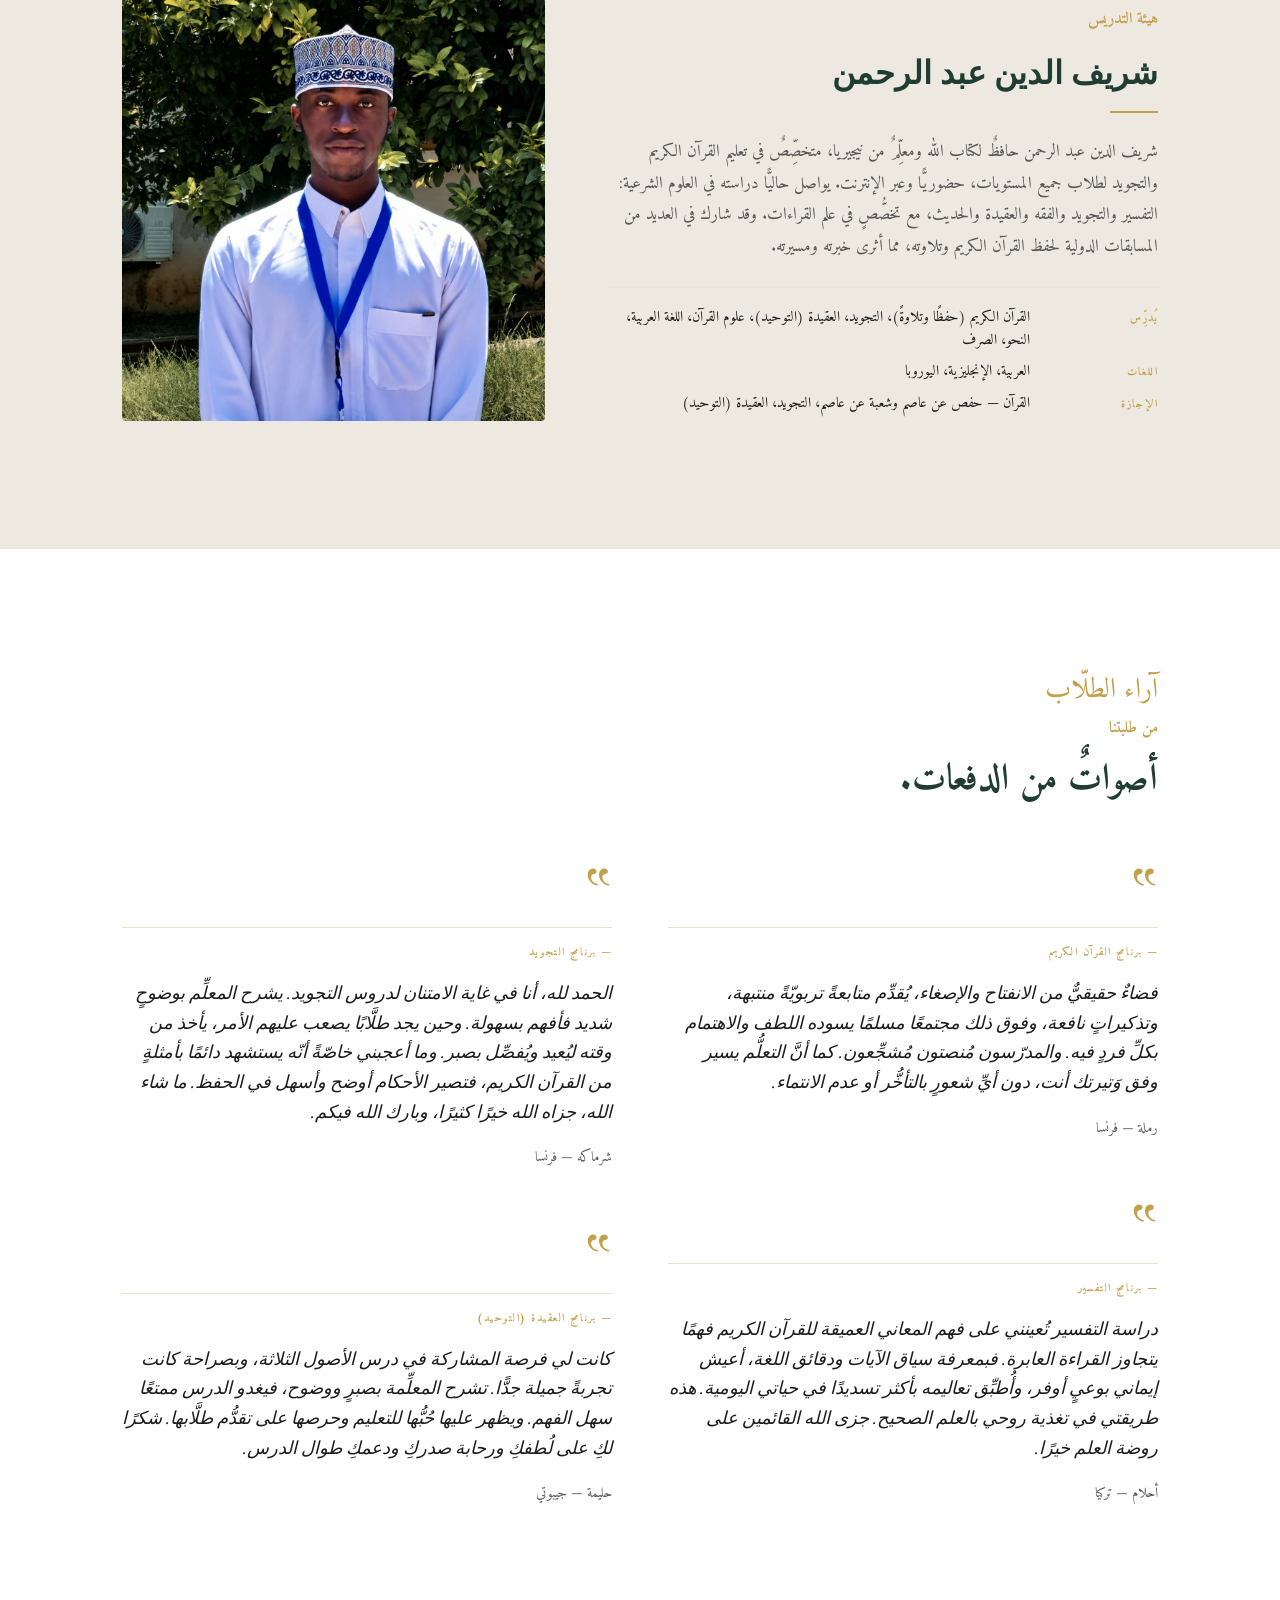
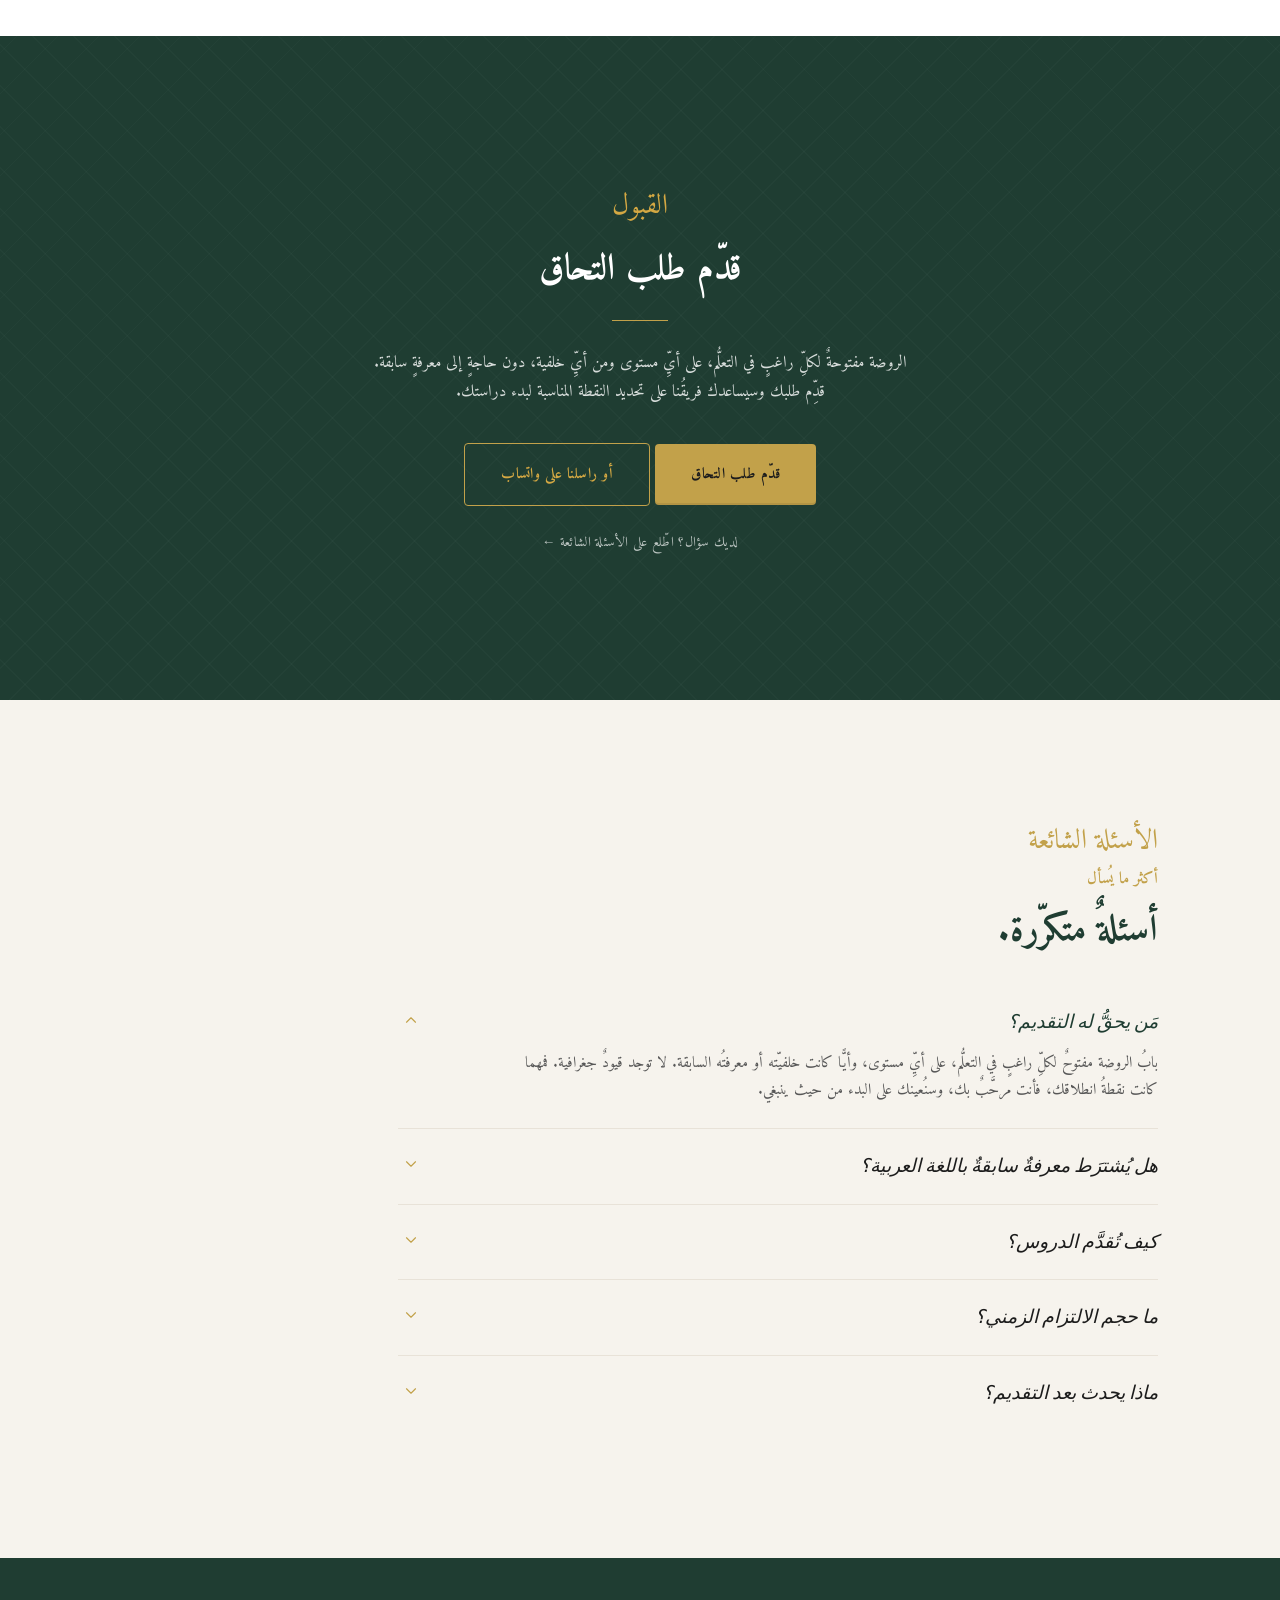
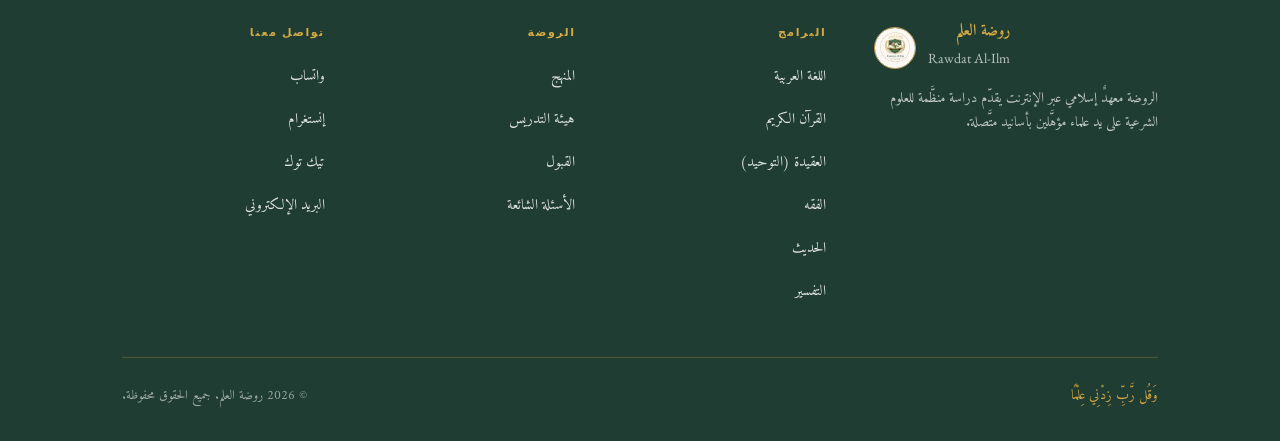
==== commit 6cddbc13: "Correct student name to Charmakeh; add Mandek's country to her bio Spelling confirmed by Mandek (Ara" ====
--- a/index-ar.html
+++ b/index-ar.html
@@ -162,7 +162,7 @@
         <div class="eyebrow">المؤسِّسة وهيئة التدريس</div>
         <h3>مانديق محمود نور</h3>
         <div class="gold-rule"></div>
-        <p>حافظة لكتاب الله، ومؤسِّسة روضة العلم، وداعية إسلامية. تلقَّت تكوينًا منهجيًّا في أمهات العلوم الشرعية، ولا سيَّما الفقه والعقيدة والتفسير والحديث. تُشرف على منهج المعهد وتحرص على تقديم تعليمٍ واضحٍ ومتدرِّج. وتواصل حاليًّا دراستها في تفسير القرآن الكريم وعلم القراءات، وهو علم أوجه القراءة المتواترة للقرآن الكريم. رؤيتها تمنح المعهد إطارًا تعليميًّا هادئًا وجادًّا.</p>
+        <p>حافظة لكتاب الله، ومؤسِّسة روضة العلم، وداعية إسلامية. تلقَّت تكوينًا منهجيًّا في أمهات العلوم الشرعية، ولا سيَّما الفقه والعقيدة والتفسير والحديث. تُشرف من تركيا على منهج المعهد وتحرص على تقديم تعليمٍ واضحٍ ومتدرِّج. وتواصل حاليًّا دراستها في تفسير القرآن الكريم وعلم القراءات، وهو علم أوجه القراءة المتواترة للقرآن الكريم. رؤيتها تمنح المعهد إطارًا تعليميًّا هادئًا وجادًّا.</p>
         <dl class="meta">
           <dt>تُدرِّس</dt><dd>القرآن الكريم (حفظًا وتجويدًا)، الفقه، العقيدة (التوحيد)، الحديث، اللغة العربية، القواعد الفقهية</dd>
           <dt>اللغات</dt><dd>الإنجليزية، العربية، الفرنسية، الصومالية، التركية</dd>
@@ -228,7 +228,7 @@
           <div class="qmark">”</div>
           <div class="program-tag">— برنامج التجويد</div>
           <p>الحمد لله، أنا في غاية الامتنان لدروس التجويد. يشرح المعلِّم بوضوحٍ شديد فأفهم بسهولة. وحين يجد طلَّابًا يصعب عليهم الأمر، يأخذ من وقته ليُعيد ويُفصِّل بصبر. وما أعجبني خاصّةً أنّه يستشهد دائمًا بأمثلةٍ من القرآن الكريم، فتصير الأحكام أوضح وأسهل في الحفظ. ما شاء الله، جزاه الله خيرًا كثيرًا، وبارك الله فيكم.</p>
-          <cite>شاركو — فرنسا</cite>
+          <cite>شرماكه — فرنسا</cite>
         </div>
         <div class="tm">
           <div class="qmark">”</div>
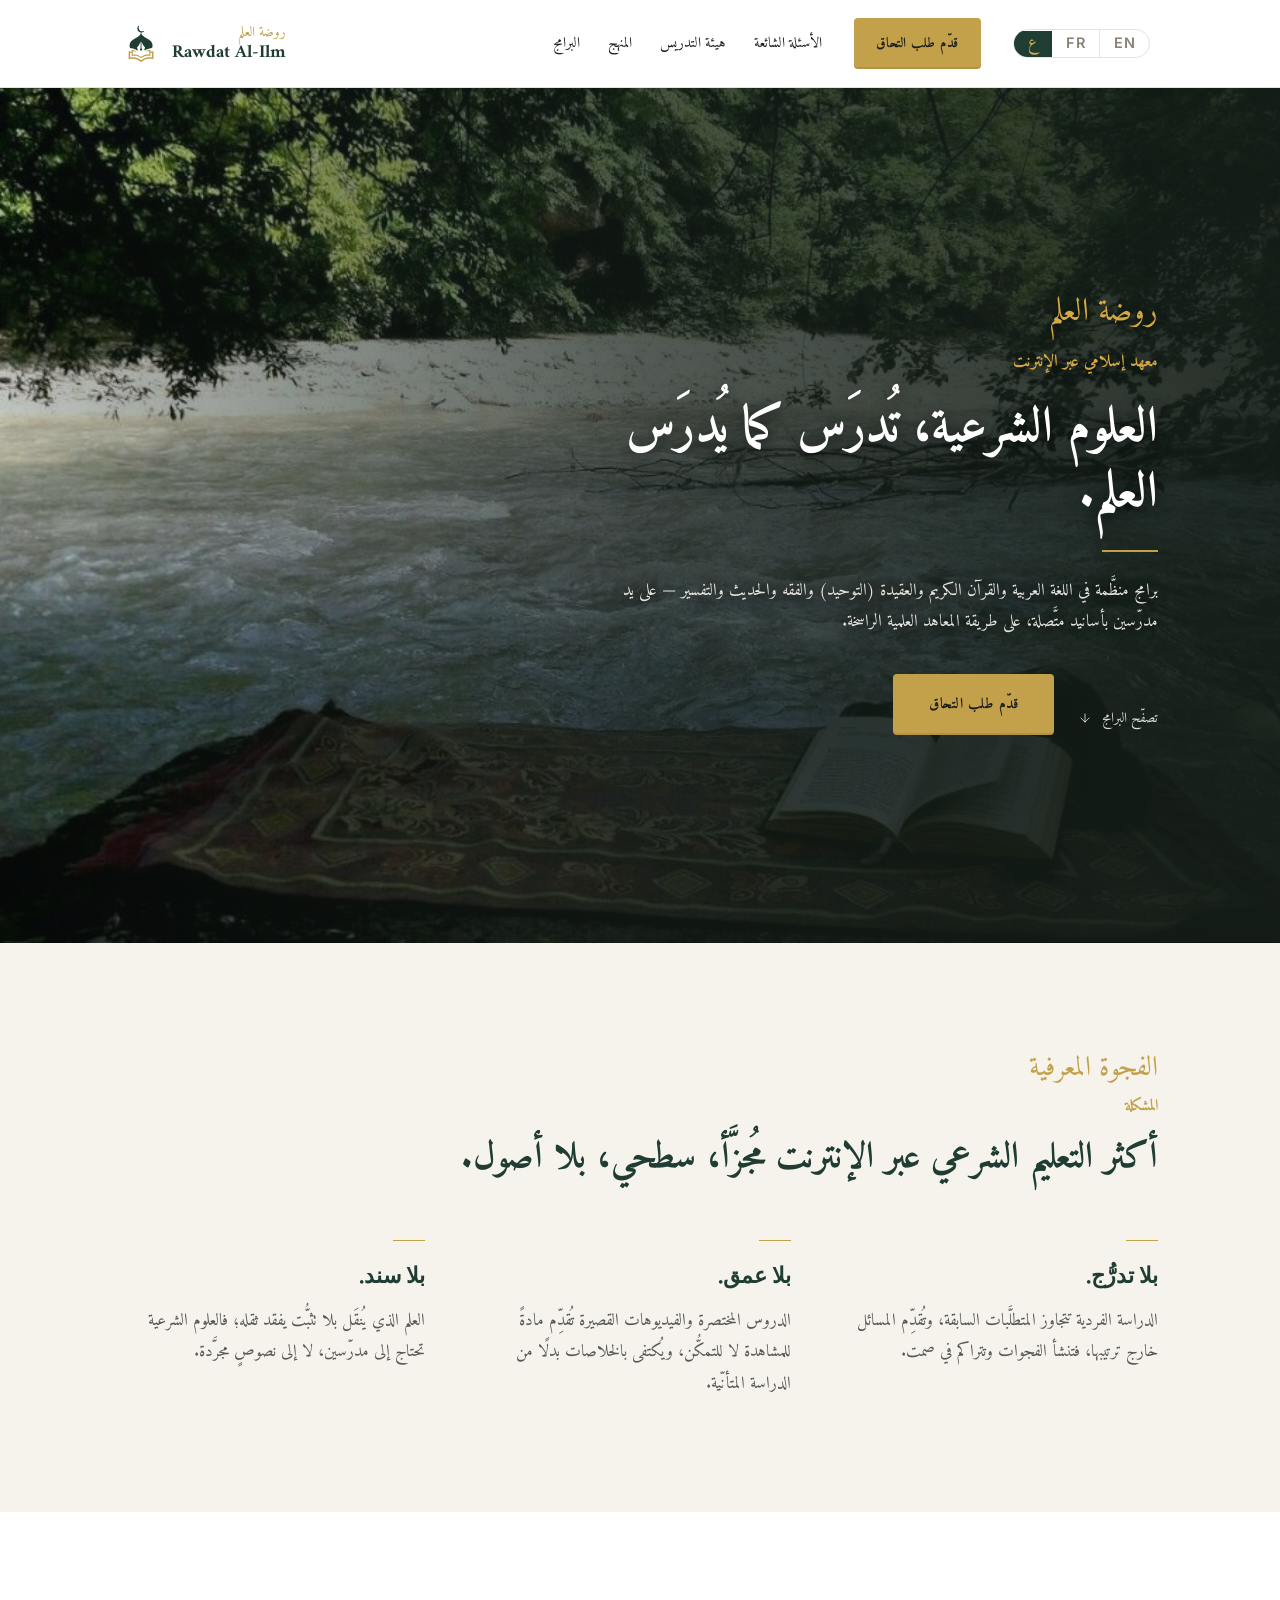
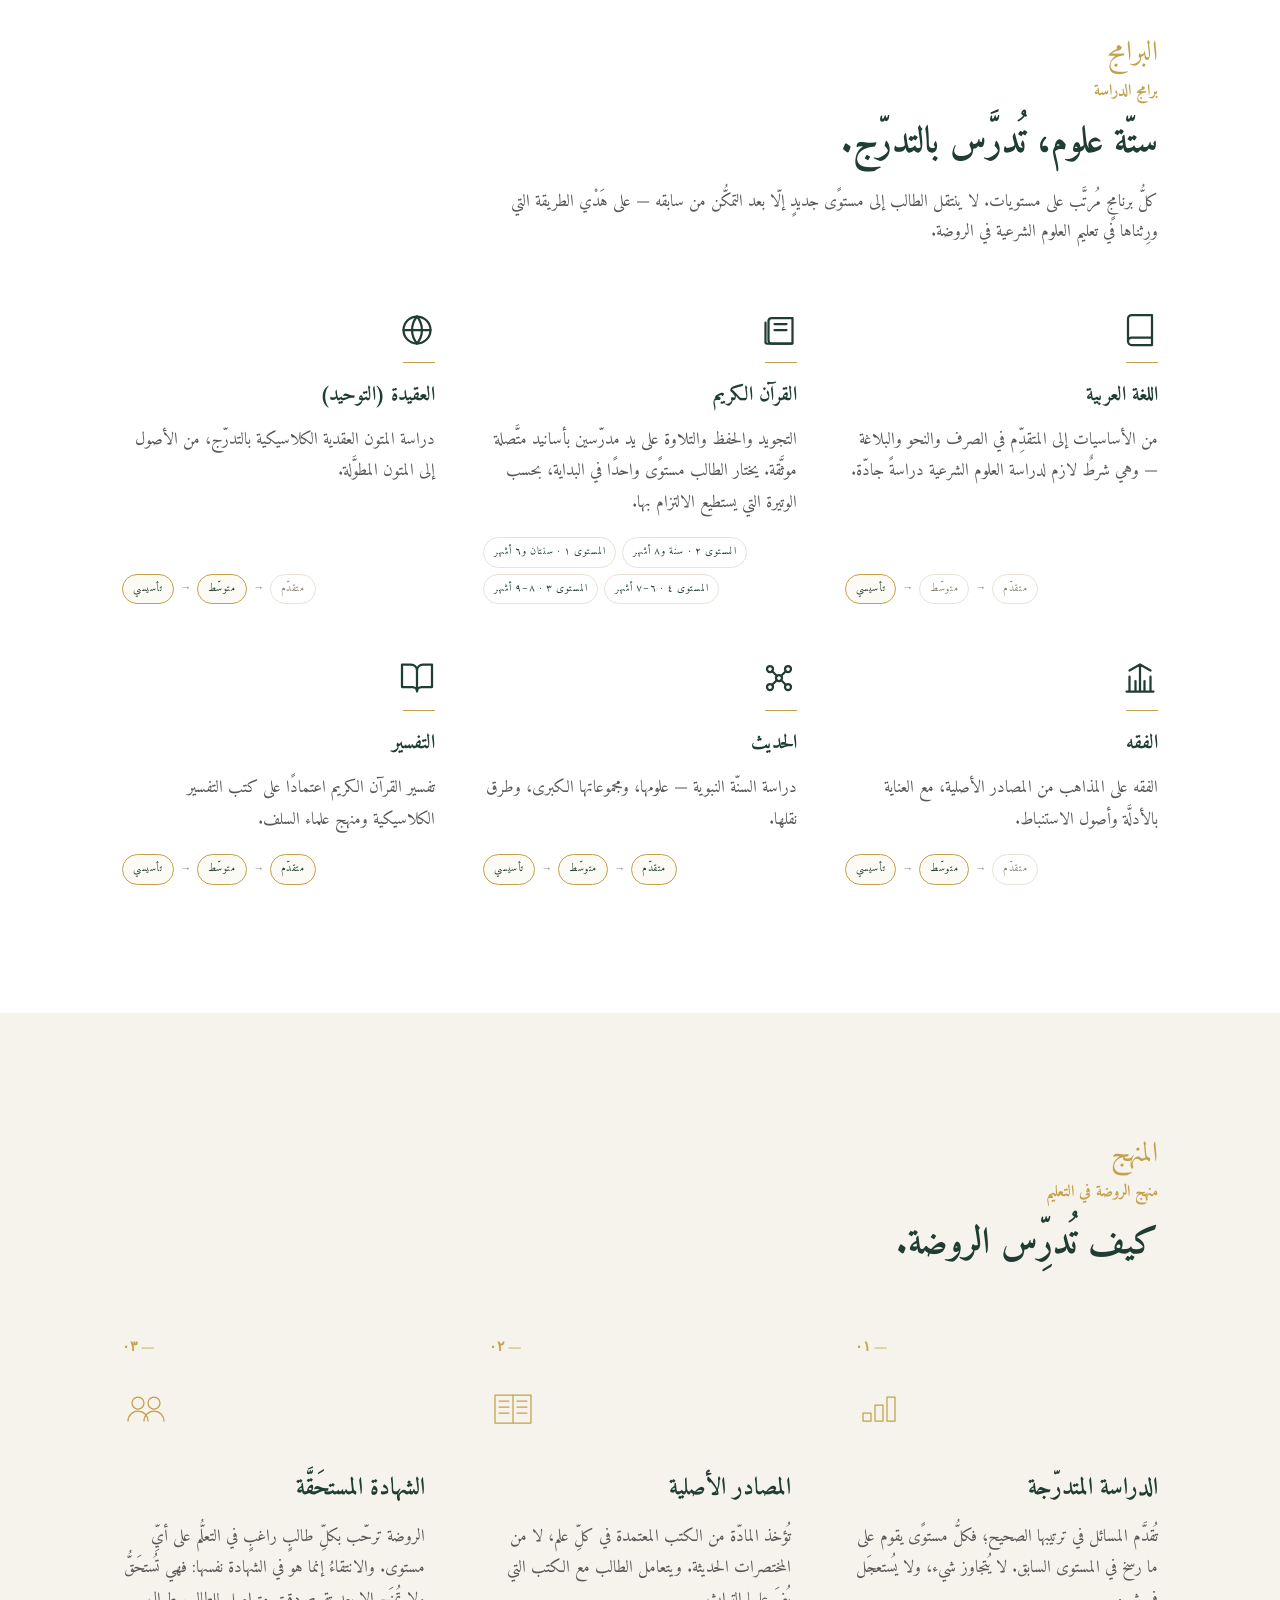
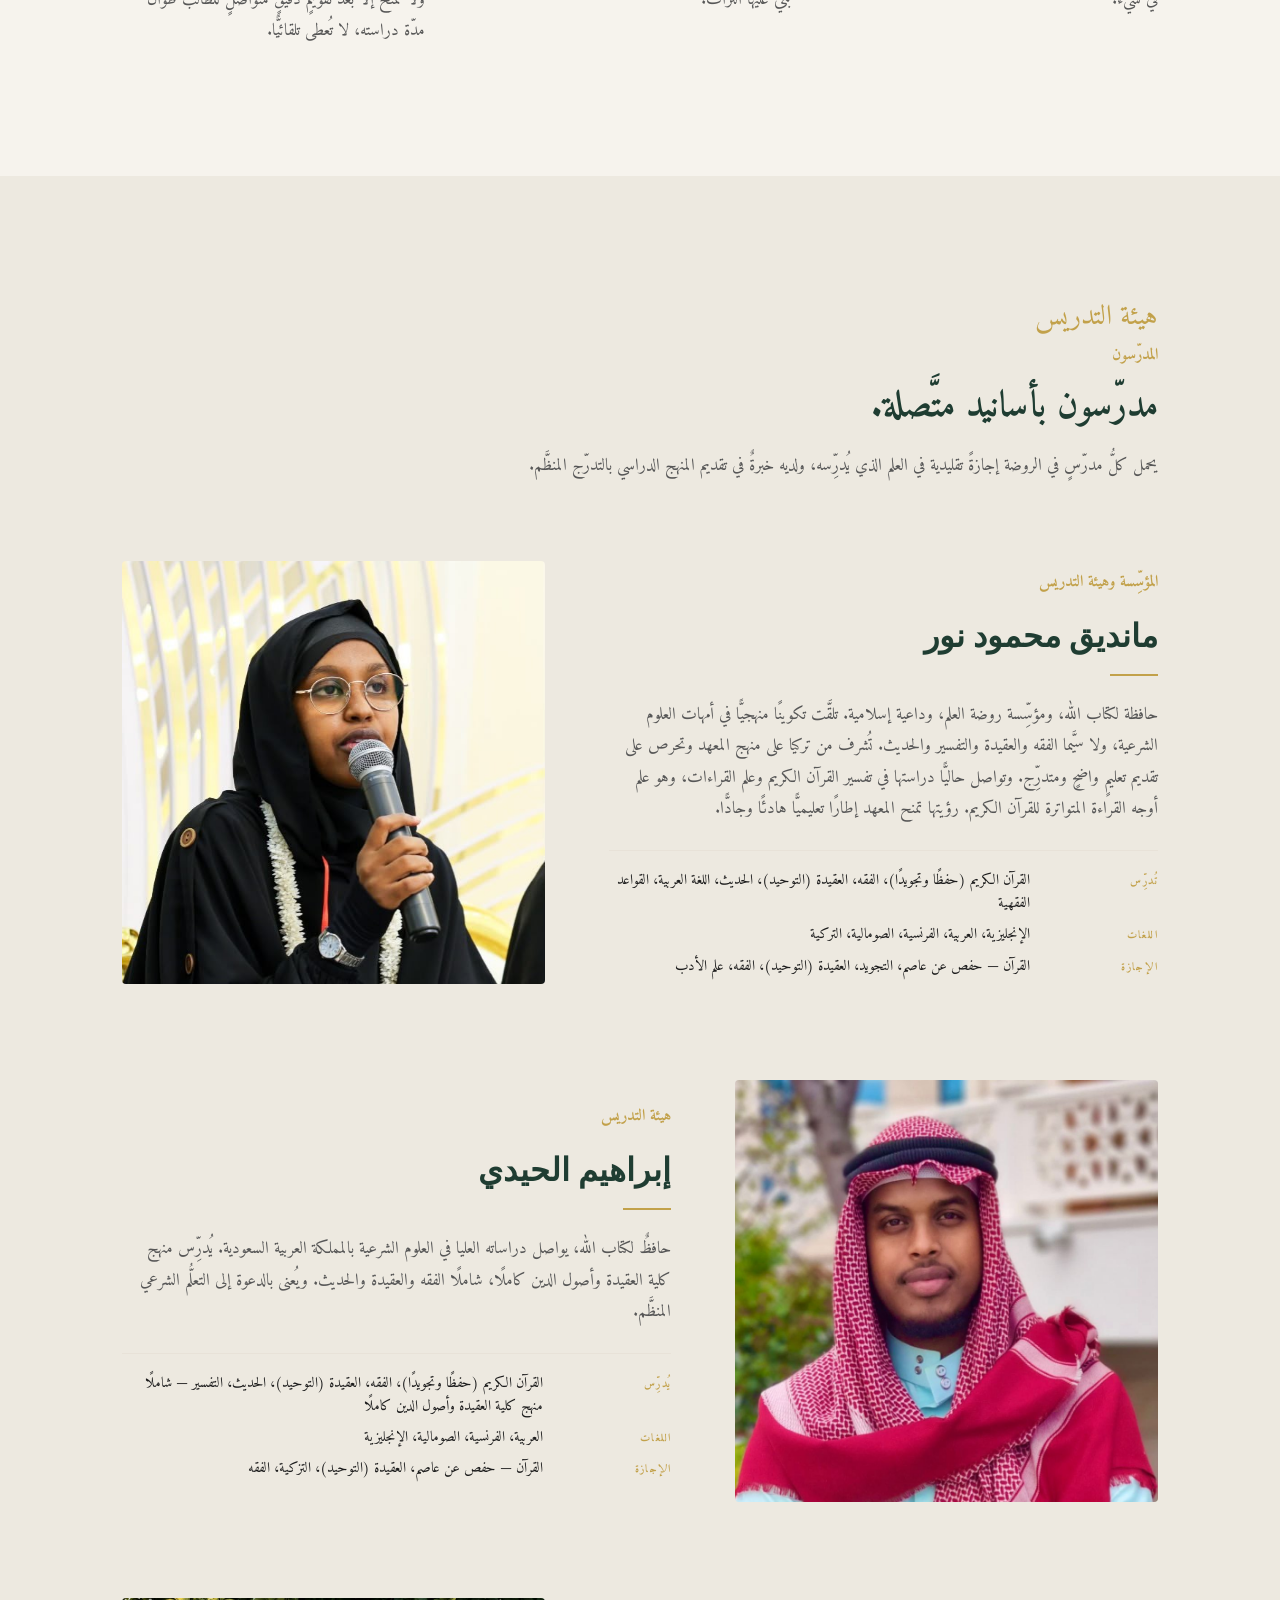
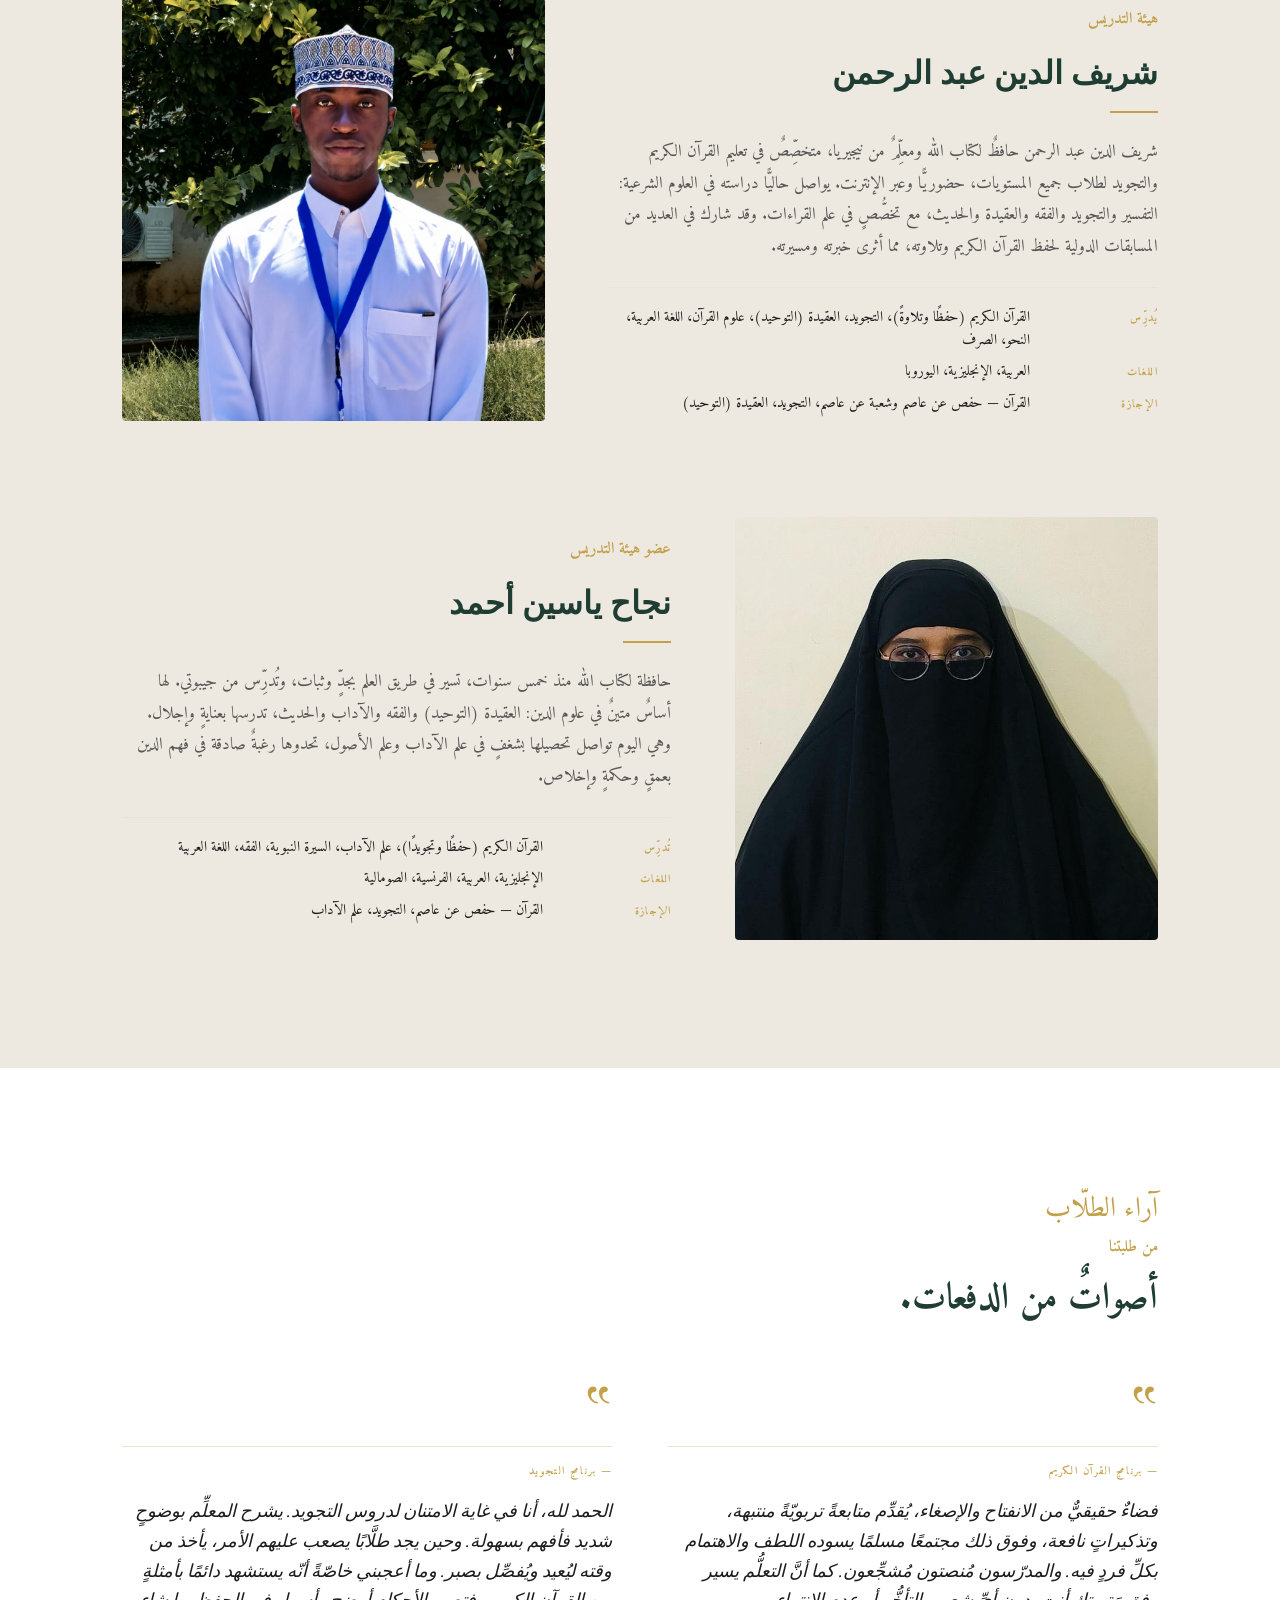
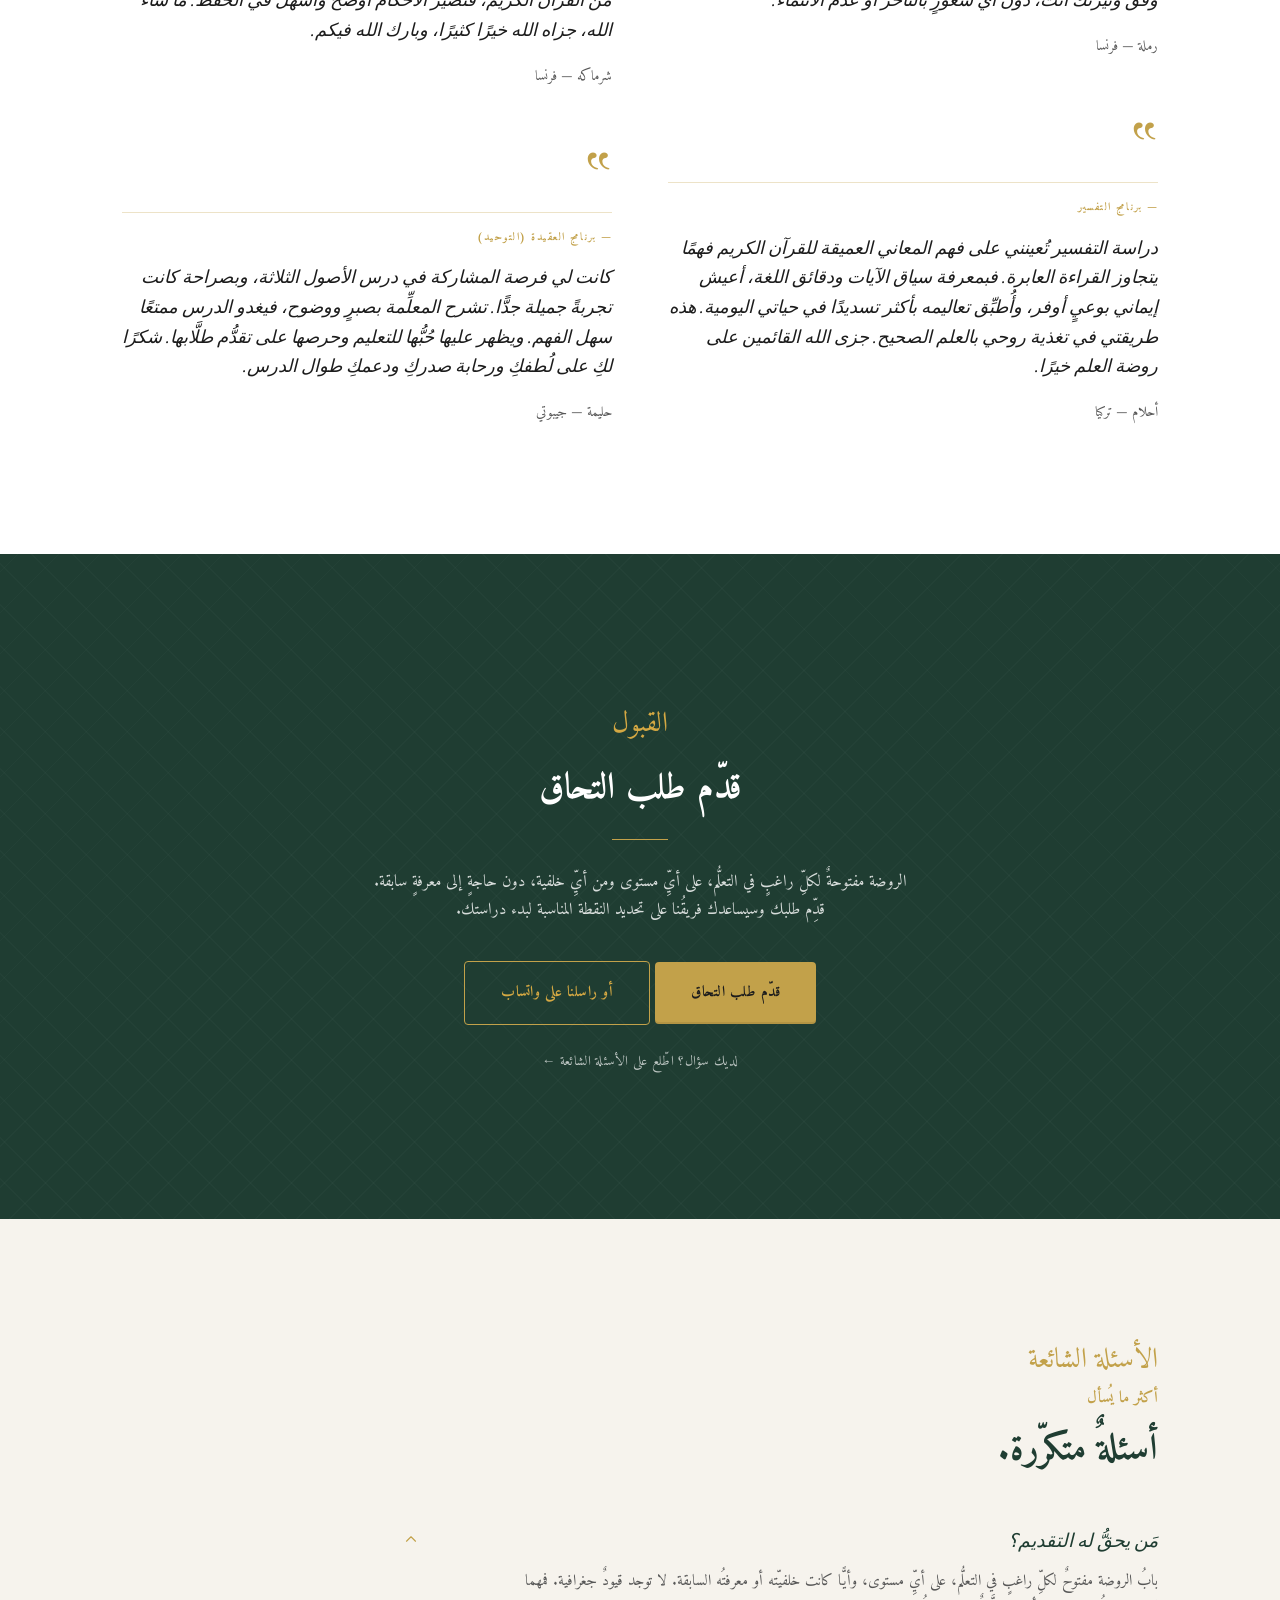
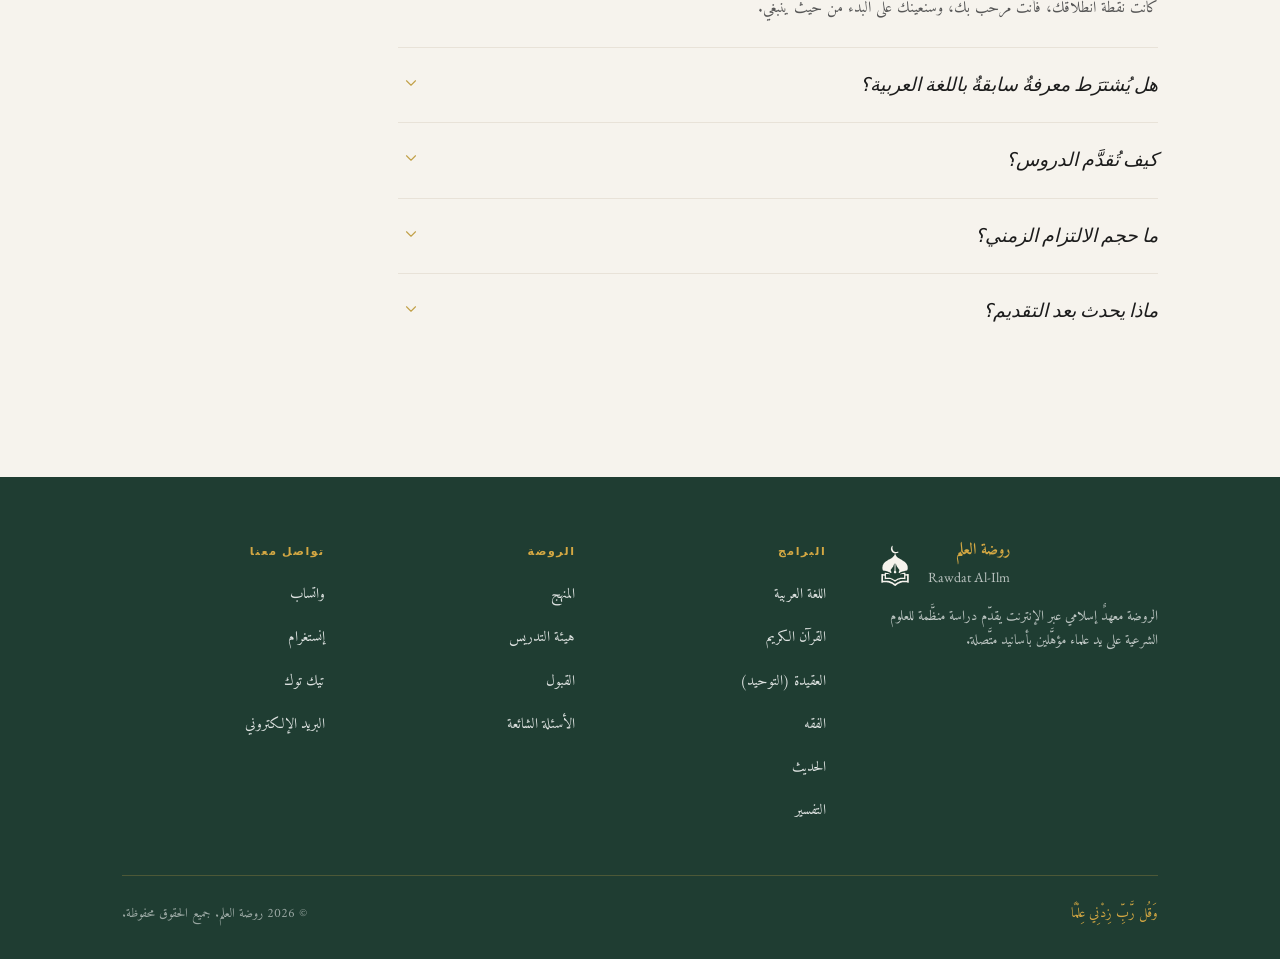
==== commit d3eab3b5: "Add Najah Yassin Ahmed to faculty; swap logo to SVG emblem Fourth instructor with bio approved by Ma" ====
--- a/index-ar.html
+++ b/index-ar.html
@@ -4,7 +4,28 @@
 <meta charset="utf-8">
 <meta name="viewport" content="width=device-width, initial-scale=1">
 <title>روضة العلم — معهد إسلامي عبر الإنترنت</title>
-<link rel="icon" href="favicon.png">
+<meta name="description" content="دراسة منهجية عبر الإنترنت في القرآن الكريم والتجويد والعقيدة والفقه والحديث والتفسير، مع أساتذة مجازين. مفتوح لجميع المستويات.">
+<link rel="canonical" href="https://rawdatalilm.com/index-ar.html">
+<link rel="alternate" hreflang="en" href="https://rawdatalilm.com/">
+<link rel="alternate" hreflang="fr" href="https://rawdatalilm.com/index-fr.html">
+<link rel="alternate" hreflang="ar" href="https://rawdatalilm.com/index-ar.html">
+<link rel="alternate" hreflang="x-default" href="https://rawdatalilm.com/">
+<meta property="og:type" content="website">
+<meta property="og:site_name" content="روضة العلم">
+<meta property="og:locale" content="ar_AR">
+<meta property="og:url" content="https://rawdatalilm.com/index-ar.html">
+<meta property="og:title" content="روضة العلم — معهد إسلامي عبر الإنترنت">
+<meta property="og:description" content="دراسة منهجية عبر الإنترنت في القرآن الكريم والتجويد والعقيدة والفقه والحديث والتفسير، مع أساتذة مجازين. مفتوح لجميع المستويات.">
+<meta property="og:image" content="https://rawdatalilm.com/assets/og-image.jpg">
+<meta property="og:image:width" content="1200">
+<meta property="og:image:height" content="630">
+<meta property="og:image:alt" content="روضة العلم، معهد إسلامي عبر الإنترنت">
+<meta name="twitter:card" content="summary_large_image">
+<meta name="theme-color" content="#1F3D32">
+<link rel="icon" href="favicon.svg" type="image/svg+xml">
+<link rel="icon" href="favicon-32.png" sizes="32x32" type="image/png">
+<link rel="icon" href="favicon-16.png" sizes="16x16" type="image/png">
+<link rel="apple-touch-icon" href="apple-touch-icon.png">
 <link rel="stylesheet" href="style.css">
 <link rel="stylesheet" href="style-ar.css">
 </head>
@@ -13,7 +34,7 @@
 <header class="kit-header">
   <div class="container">
     <a href="index-ar.html" class="kit-logo">
-      <img src="assets/logo-mark.jpg" alt="روضة العلم">
+      <img src="assets/logo-mark.svg" alt="روضة العلم">
       <span class="lockup">
         <span class="ar">روضة العلم</span>
         <span class="en">Rawdat Al-Ilm</span>
@@ -200,6 +221,21 @@
         </dl>
       </div>
     </div>
+
+    <div class="instructor-row reverse">
+      <div class="portrait"><img src="assets/Najah_Yassin_Ahmed.jpg" alt="نجاح ياسين أحمد"></div>
+      <div class="bio">
+        <div class="eyebrow">عضو هيئة التدريس</div>
+        <h3>نجاح ياسين أحمد</h3>
+        <div class="gold-rule"></div>
+        <p>حافظة لكتاب الله منذ خمس سنوات، تسير في طريق العلم بجدٍّ وثبات، وتُدرِّس من جيبوتي. لها أساسٌ متينٌ في علوم الدين: العقيدة (التوحيد) والفقه والآداب والحديث، تدرسها بعنايةٍ وإجلال. وهي اليوم تواصل تحصيلها بشغفٍ في علم الآداب وعلم الأصول، تحدوها رغبةٌ صادقة في فهم الدين بعمقٍ وحكمةٍ وإخلاص.</p>
+        <dl class="meta">
+          <dt>تُدرِّس</dt><dd>القرآن الكريم (حفظًا وتجويدًا)، علم الآداب، السيرة النبوية، الفقه، اللغة العربية</dd>
+          <dt>اللغات</dt><dd>الإنجليزية، العربية، الفرنسية، الصومالية</dd>
+          <dt>الإجازة</dt><dd>القرآن — حفص عن عاصم، التجويد، علم الآداب</dd>
+        </dl>
+      </div>
+    </div>
   </div>
 </section>
 
@@ -294,7 +330,7 @@
     <div class="grid">
       <div class="brand">
         <div class="lockup">
-          <img src="assets/logo-mark.jpg" alt="">
+          <img src="assets/logo-mark-light.svg" alt="">
           <div>
             <div style="font-family:var(--font-arabic);color:var(--gold-soft);font-size:16px;font-weight:700;line-height:1.2;">روضة العلم</div>
             <div style="font-family:var(--font-serif);color:#fff;font-size:14px;opacity:0.7;margin-top:4px;">Rawdat Al-Ilm</div>
--- a/style.css
+++ b/style.css
@@ -55,7 +55,7 @@
 .kit-header { position: sticky; top: 0; z-index: 50; background: rgba(255,255,255,0.96); border-bottom: 1px solid var(--divider); box-shadow: 0 2px 8px rgba(0,0,0,0.05); }
 .kit-header .container { display: flex; align-items: center; justify-content: space-between; padding-block: 18px; gap: 32px; }
 .kit-logo { display: inline-flex; align-items: center; gap: 12px; text-decoration: none; }
-.kit-logo img { width: 38px; height: 38px; border-radius: 50%; border: 1px solid var(--gold); object-fit: cover; }
+.kit-logo img { width: 38px; height: 38px; object-fit: contain; }
 .kit-logo .lockup { display: flex; flex-direction: column; line-height: 1; white-space: nowrap; }
 .kit-logo .lockup .ar { font-family: var(--font-arabic); color: var(--gold); font-size: 14px; direction: rtl; text-align: left; unicode-bidi: isolate; margin-bottom: 4px; }
 .kit-logo .lockup .en { font-family: var(--font-serif); font-weight: 700; color: var(--green); font-size: 18px; }
@@ -192,7 +192,7 @@
 .kit-footer .grid { display: grid; grid-template-columns: 1.4fr 1fr 1fr 1fr; gap: 48px; align-items: start; }
 .kit-footer .brand { display: flex; flex-direction: column; gap: 14px; }
 .kit-footer .brand .lockup { display: flex; align-items: center; gap: 12px; }
-.kit-footer .brand .lockup img { width: 42px; height: 42px; border-radius: 50%; border: 1px solid var(--gold); object-fit: cover; }
+.kit-footer .brand .lockup img { width: 42px; height: 42px; object-fit: contain; }
 .kit-footer .brand .lockup .name-en { font-family: var(--font-serif); font-weight: 700; font-size: 19px; color: #fff; }
 .kit-footer .brand .lockup .name-ar { font-family: var(--font-arabic); color: var(--gold-soft); font-size: 14px; direction: rtl; line-height: 1.2; }
 .kit-footer .brand p { color: rgba(255,255,255,0.7); font-size: 14px; line-height: 1.7; margin: 0; max-width: 320px; }
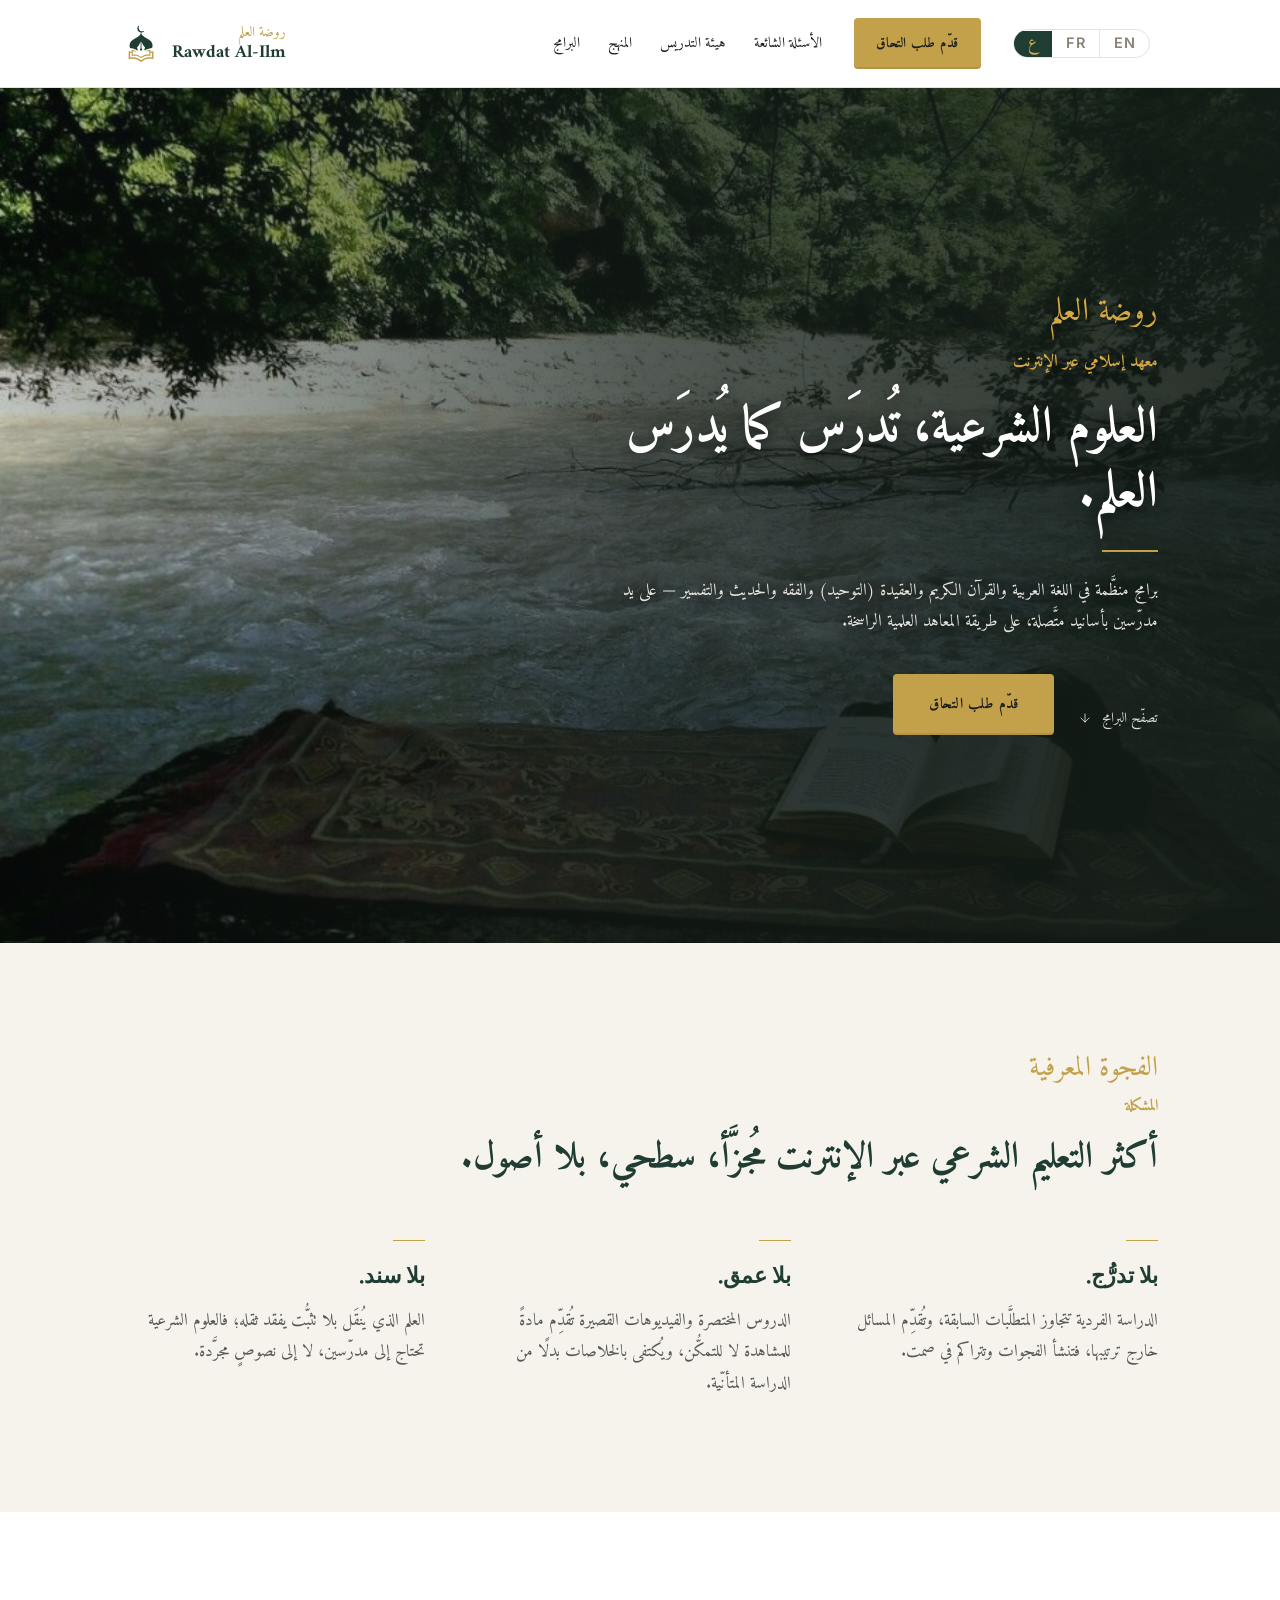
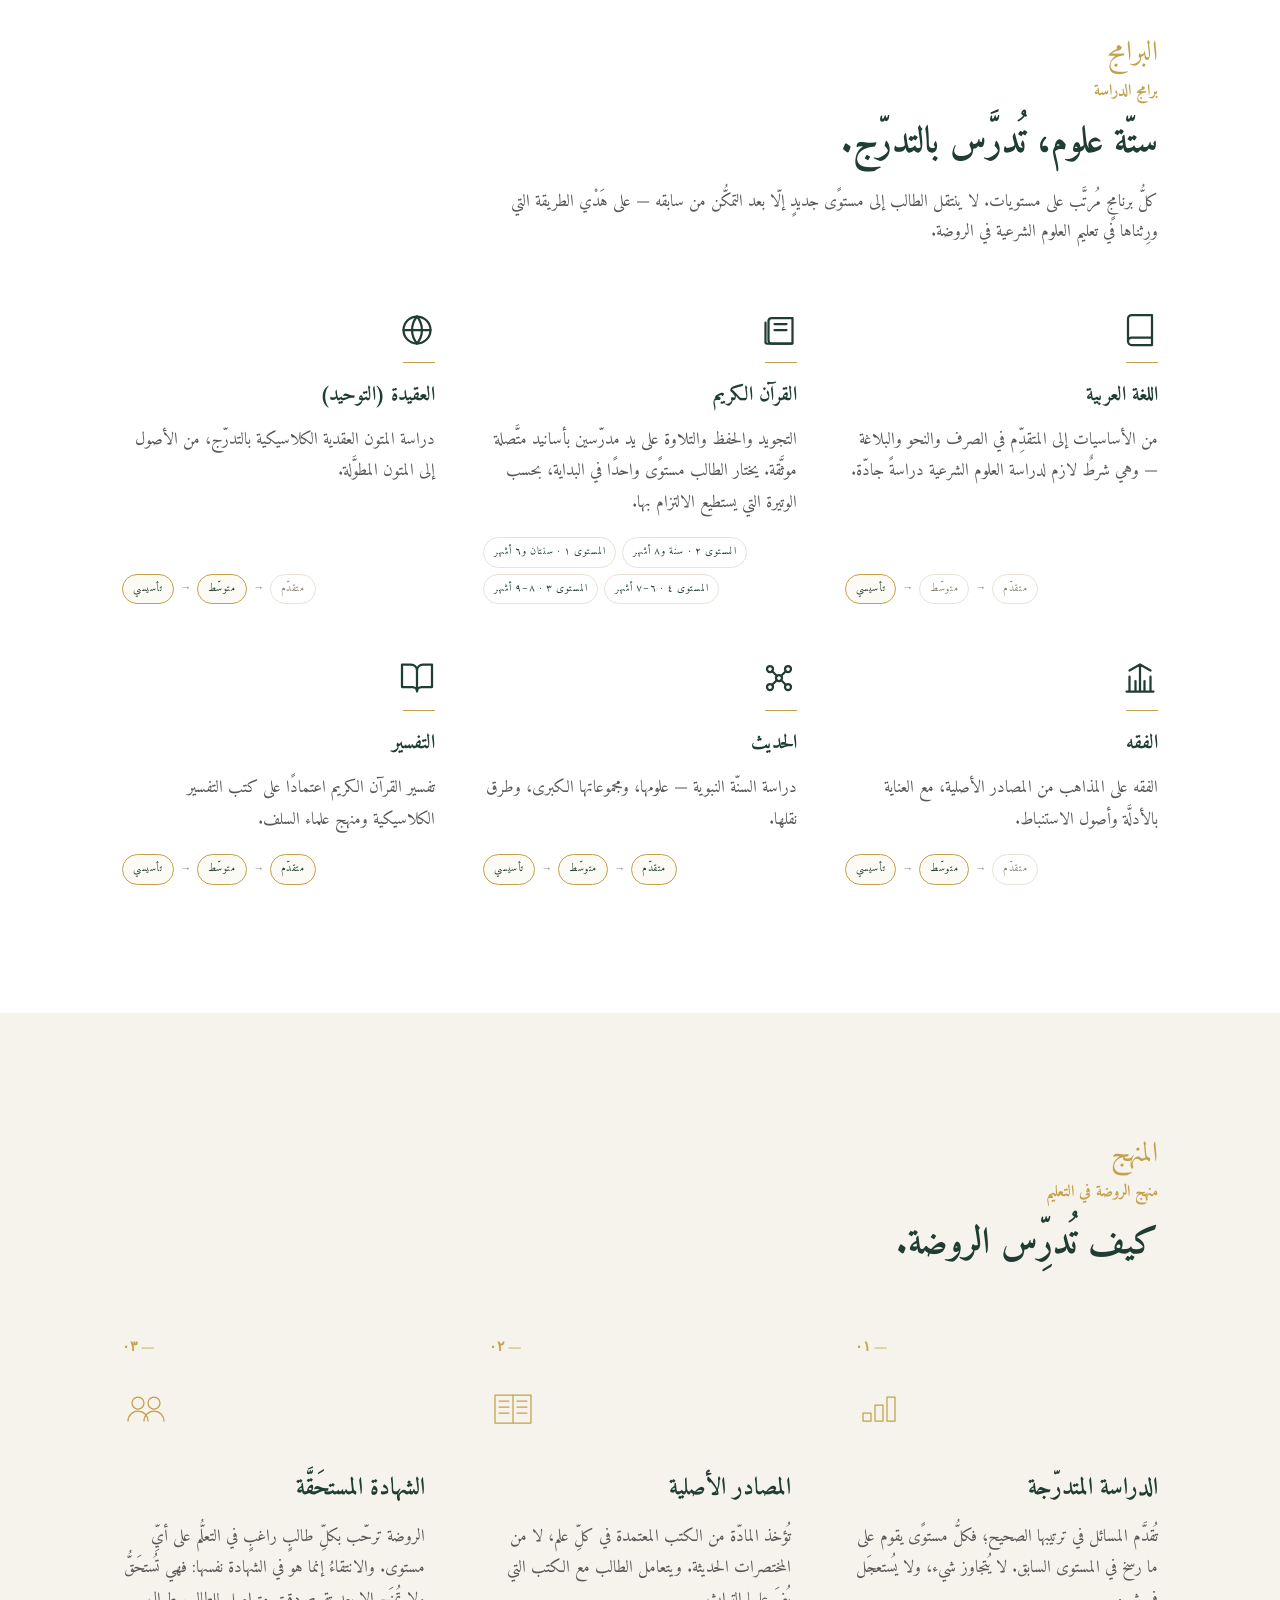
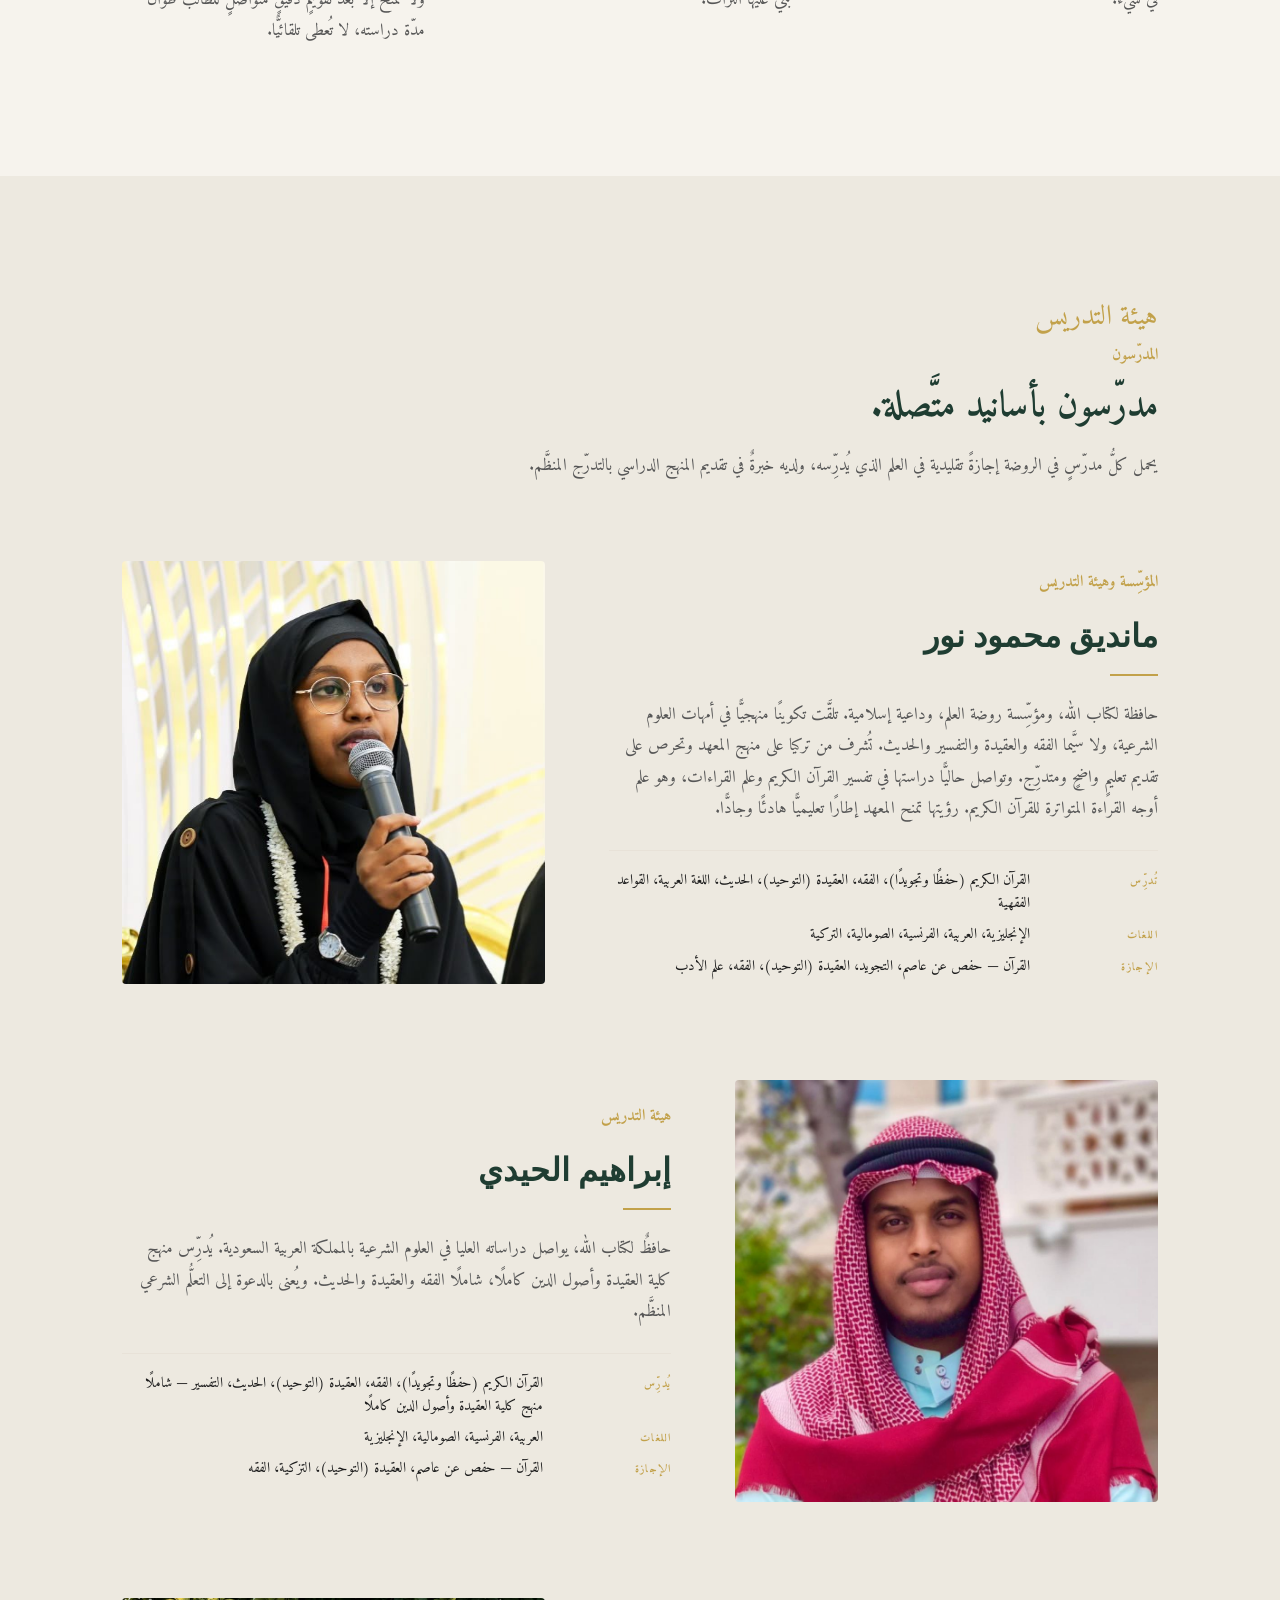
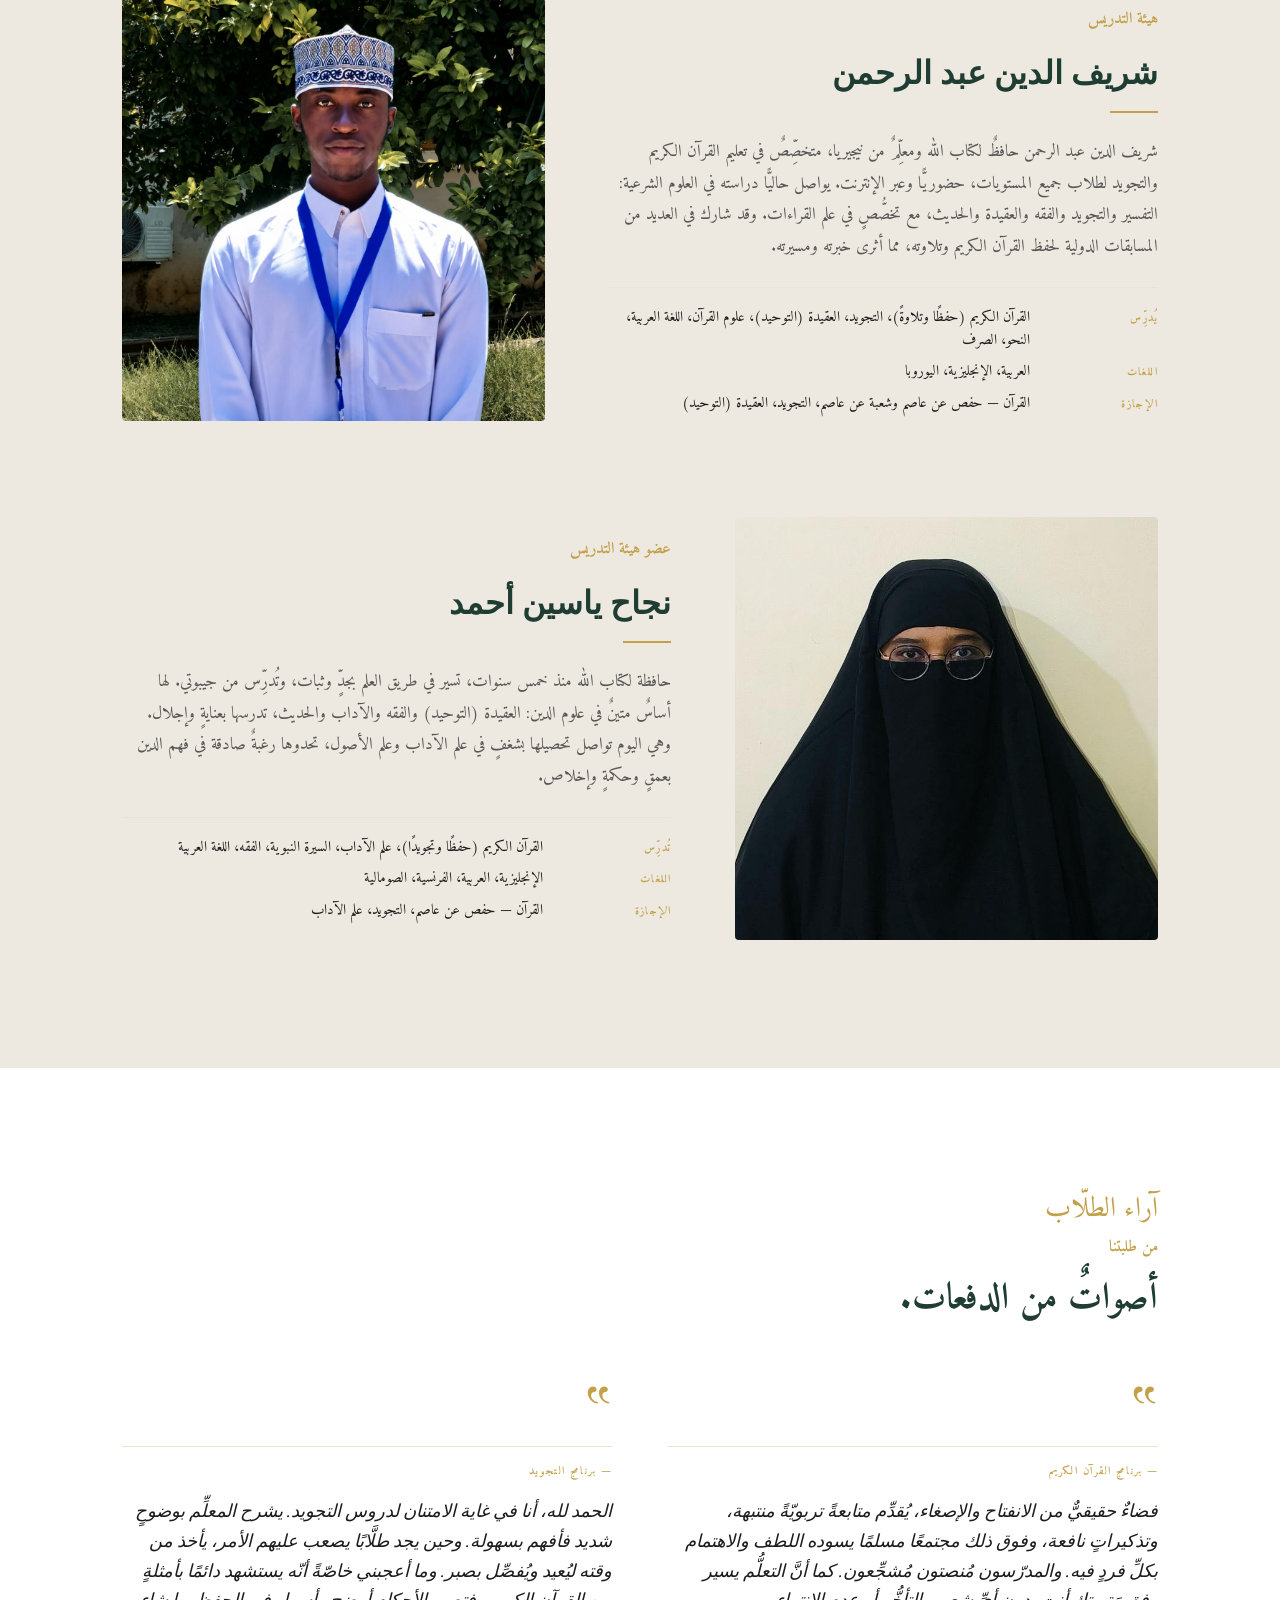
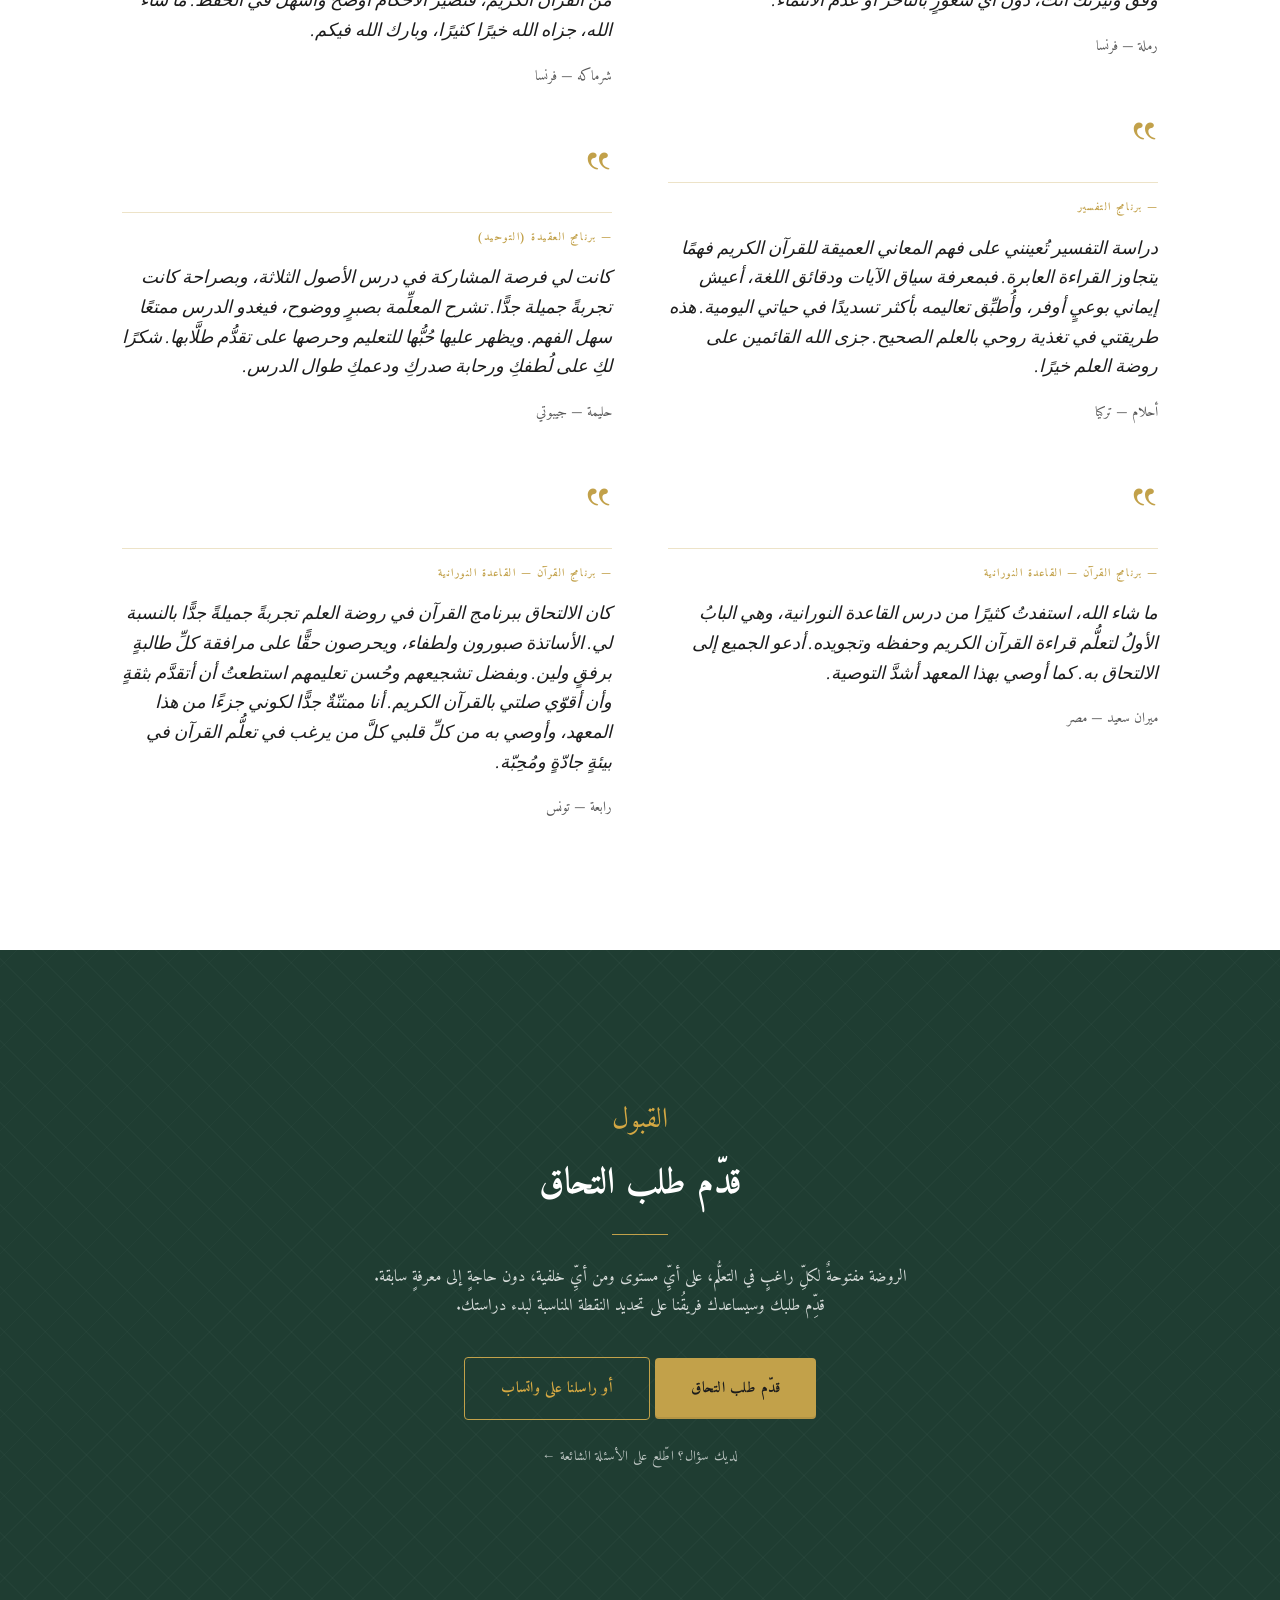
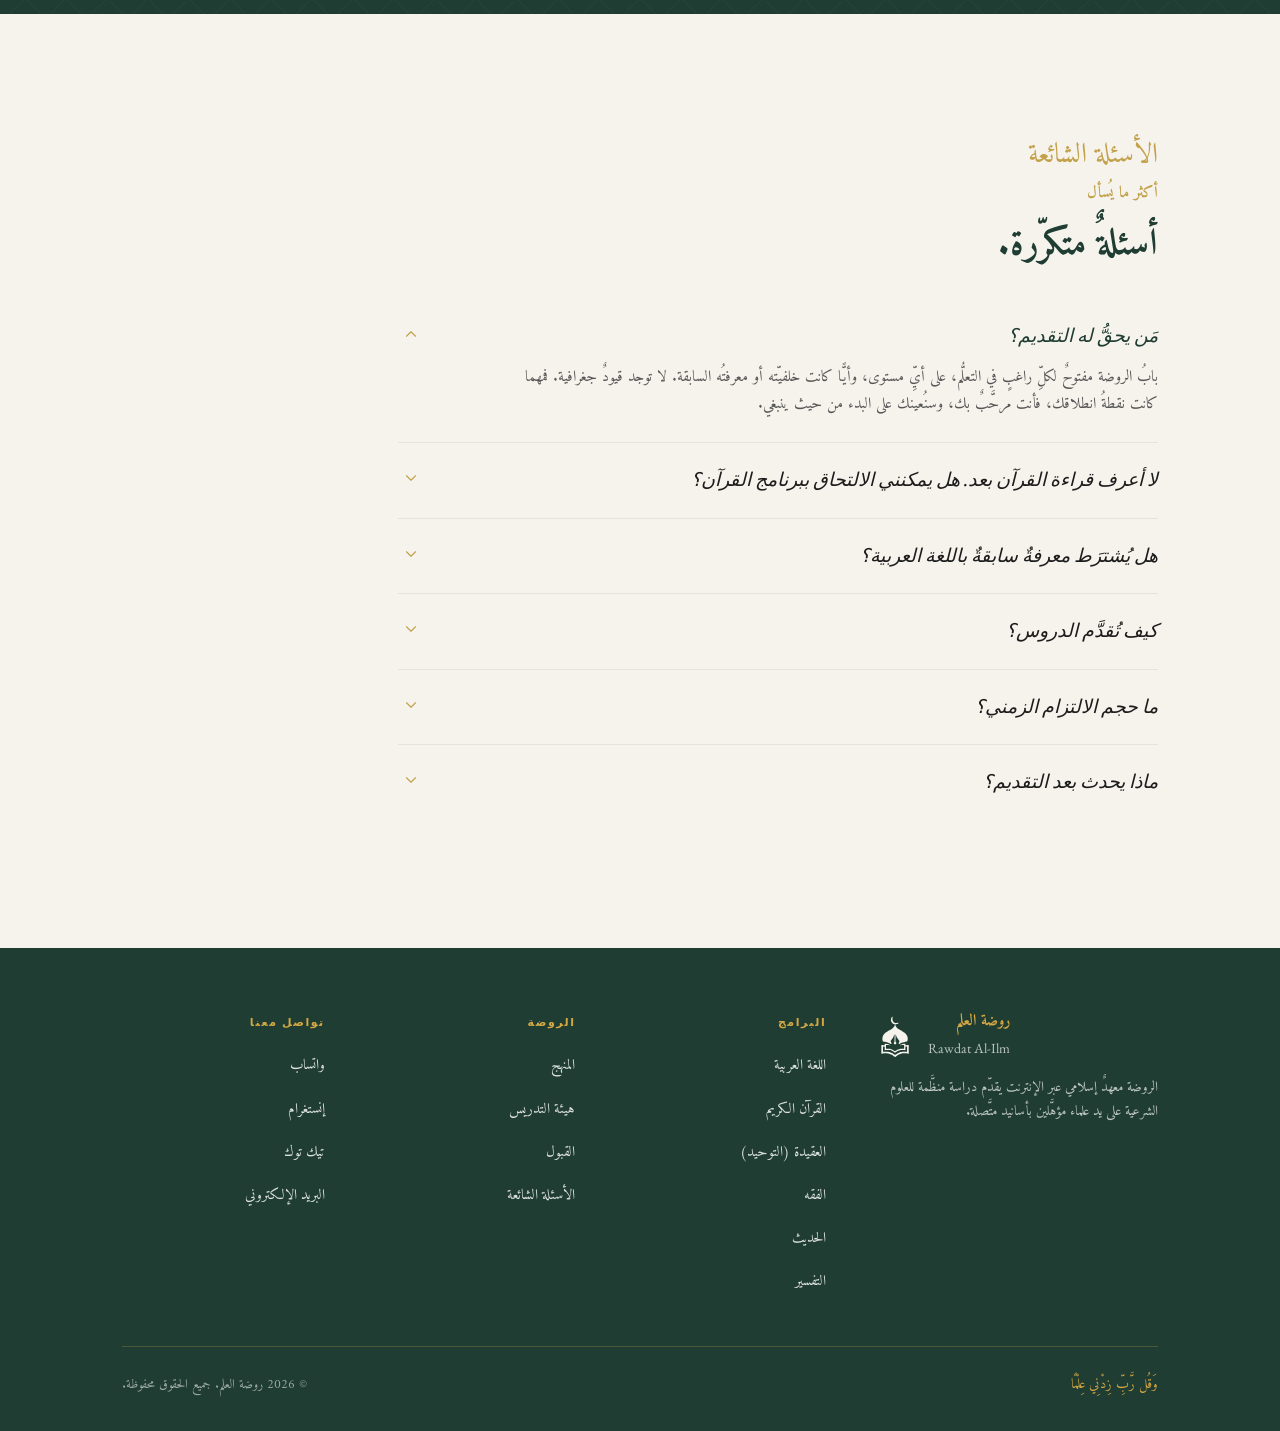
==== commit 26a42502: "Add Qaida Nourania FAQ and two testimonials; correct Instagram URL New FAQ item for students who can" ====
--- a/index-ar.html
+++ b/index-ar.html
@@ -47,14 +47,28 @@
         <li><a href="#instructors">هيئة التدريس</a></li>
         <li><a href="#faq">الأسئلة الشائعة</a></li>
       </ul>
-      <a href="#apply" class="btn-primary" style="padding:12px 22px;font-size:14px;font-family:var(--font-arabic);">قدّم طلب التحاق</a>
+      <a href="#apply" class="btn-primary"><span class="lbl-full">قدّم طلب التحاق</span><span class="lbl-short">التحاق</span></a>
       <span class="lang-switch" role="group" aria-label="Language">
         <a href="index.html">EN</a>
         <a href="index-fr.html">FR</a>
         <a href="index-ar.html" class="active lang-ar">ع</a>
       </span>
+      <button class="nav-toggle" aria-expanded="false" aria-controls="mobile-nav" aria-label="القائمة">
+        <span class="bar"></span><span class="bar"></span><span class="bar"></span>
+      </button>
     </nav>
   </div>
+  <nav class="mobile-nav" id="mobile-nav" hidden>
+    <a href="#programs">البرامج</a>
+    <a href="#methodology">المنهج</a>
+    <a href="#instructors">هيئة التدريس</a>
+    <a href="#faq">الأسئلة الشائعة</a>
+    <div class="mobile-lang">
+      <a href="index.html">EN</a>
+      <a href="index-fr.html">FR</a>
+      <a href="index-ar.html" class="active lang-ar">ع</a>
+    </div>
+  </nav>
 </header>
 
 <main>
@@ -258,6 +272,12 @@
           <p>دراسة التفسير تُعينني على فهم المعاني العميقة للقرآن الكريم فهمًا يتجاوز القراءة العابرة. فبمعرفة سياق الآيات ودقائق اللغة، أعيش إيماني بوعيٍ أوفر، وأُطبِّق تعاليمه بأكثر تسديدًا في حياتي اليومية. هذه طريقتي في تغذية روحي بالعلم الصحيح. جزى الله القائمين على روضة العلم خيرًا.</p>
           <cite>أحلام — تركيا</cite>
         </div>
+        <div class="tm">
+          <div class="qmark">”</div>
+          <div class="program-tag">— برنامج القرآن — القاعدة النورانية</div>
+          <p>ما شاء الله، استفدتُ كثيرًا من درس القاعدة النورانية، وهي البابُ الأولُ لتعلُّم قراءة القرآن الكريم وحفظه وتجويده. أدعو الجميع إلى الالتحاق به. كما أوصي بهذا المعهد أشدَّ التوصية.</p>
+          <cite>ميران سعيد — مصر</cite>
+        </div>
       </div>
       <div class="col">
         <div class="tm">
@@ -271,6 +291,12 @@
           <div class="program-tag">— برنامج العقيدة (التوحيد)</div>
           <p>كانت لي فرصة المشاركة في درس الأصول الثلاثة، وبصراحة كانت تجربةً جميلة جدًّا. تشرح المعلِّمة بصبرٍ ووضوح، فيغدو الدرس ممتعًا سهل الفهم. ويظهر عليها حُبُّها للتعليم وحرصها على تقدُّم طلَّابها. شكرًا لكِ على لُطفكِ ورحابة صدركِ ودعمكِ طوال الدرس.</p>
           <cite>حليمة — جيبوتي</cite>
+        </div>
+        <div class="tm">
+          <div class="qmark">”</div>
+          <div class="program-tag">— برنامج القرآن — القاعدة النورانية</div>
+          <p>كان الالتحاق ببرنامج القرآن في روضة العلم تجربةً جميلةً جدًّا بالنسبة لي. الأساتذة صبورون ولطفاء، ويحرصون حقًّا على مرافقة كلِّ طالبةٍ برفقٍ ولين. وبفضل تشجيعهم وحُسن تعليمهم استطعتُ أن أتقدَّم بثقةٍ وأن أقوّي صلتي بالقرآن الكريم. أنا ممتنّةٌ جدًّا لكوني جزءًا من هذا المعهد، وأوصي به من كلِّ قلبي كلَّ من يرغب في تعلُّم القرآن في بيئةٍ جادّةٍ ومُحِبّة.</p>
+          <cite>رابعة — تونس</cite>
         </div>
       </div>
     </div>
@@ -298,6 +324,11 @@
         <div class="faq-q">مَن يحقُّ له التقديم؟</div>
         <svg class="faq-chevron" width="18" height="18" viewBox="0 0 24 24" fill="none" stroke="currentColor" stroke-width="1.5" stroke-linecap="round" stroke-linejoin="round"><path d="M6 9l6 6 6-6"/></svg>
         <div class="faq-a">بابُ الروضة مفتوحٌ لكلِّ راغبٍ في التعلُّم، على أيِّ مستوى، وأيًّا كانت خلفيّته أو معرفتُه السابقة. لا توجد قيودٌ جغرافية. فمهما كانت نقطةُ انطلاقك، فأنت مرحَّبٌ بك، وسنُعينك على البدء من حيث ينبغي.</div>
+      </div>
+      <div class="faq-item" data-faq>
+        <div class="faq-q">لا أعرف قراءة القرآن بعد. هل يمكنني الالتحاق ببرنامج القرآن؟</div>
+        <svg class="faq-chevron" width="18" height="18" viewBox="0 0 24 24" fill="none" stroke="currentColor" stroke-width="1.5" stroke-linecap="round" stroke-linejoin="round"><path d="M6 9l6 6 6-6"/></svg>
+        <div class="faq-a">نعم. سيُقام أوّلًا برنامج في القاعدة النورانية لمدة شهرين إلى ثلاثة أشهر لتعلُّم قراءة الحروف العربية، ثم تلتحق بعده ببرنامج القرآن الكريم.</div>
       </div>
       <div class="faq-item" data-faq>
         <div class="faq-q">هل يُشترَط معرفةٌ سابقةٌ باللغة العربية؟</div>
@@ -362,7 +393,7 @@
         <h4>تواصل معنا</h4>
         <ul>
           <li><a href="https://wa.me/905530285109" target="_blank" rel="noopener noreferrer">واتساب</a></li>
-          <li><a href="https://www.instagram.com/rawdatinstitut" target="_blank" rel="noopener noreferrer">إنستغرام</a></li>
+          <li><a href="https://www.instagram.com/umu_taymiyyah" target="_blank" rel="noopener noreferrer">إنستغرام</a></li>
           <li><a href="https://www.tiktok.com/@umu_taymiyyah" target="_blank" rel="noopener noreferrer">تيك توك</a></li>
           <li><a href="mailto:info@rawdatalilm.com">البريد الإلكتروني</a></li>
         </ul>
--- a/style.css
+++ b/style.css
@@ -7,7 +7,7 @@
 @import url("colors_and_type.css");
 
 * { box-sizing: border-box; }
-body { margin: 0; background: var(--bg-warm); color: var(--text); font-family: var(--font-sans); line-height: 1.75; }
+body { margin: 0; background: var(--bg-warm); color: var(--text); font-family: var(--font-sans); line-height: 1.75; -webkit-text-size-adjust: 100%; text-size-adjust: 100%; }
 img { display: block; max-width: 100%; }
 ul, dl { list-style: none; margin: 0; padding: 0; }
 a { color: inherit; }
@@ -37,6 +37,7 @@
   border: 0; cursor: pointer; font-family: inherit;
 }
 .btn-primary:hover { background: var(--gold-deep); }
+.kit-nav .btn-primary { padding: 12px 22px; font-size: 13.5px; }
 .btn-ghost {
   display: inline-block; padding: 16px 36px;
   background: transparent; color: var(--gold-soft);
@@ -77,6 +78,15 @@
 .lang-switch a.active + a, .lang-switch a + a.active { border-inline-start-color: var(--green); }
 .lang-switch .lang-ar { font-family: var(--font-arabic); font-size: 16px; padding: 4px 14px 6px; }
 
+.nav-toggle { display: none; width: 44px; height: 44px; padding: 0; background: none; border: 0; cursor: pointer; flex-direction: column; justify-content: center; align-items: center; gap: 5px; }
+.nav-toggle .bar { display: block; width: 22px; height: 2px; background: var(--green); }
+.mobile-nav { display: none; border-top: 1px solid var(--divider); background: rgba(255,255,255,0.98); }
+.mobile-nav[hidden] { display: none; }
+.mobile-nav a { display: block; padding: 14px 32px; text-decoration: none; color: var(--text); font-family: var(--font-serif); font-size: 17px; border-bottom: 1px solid var(--divider); }
+.mobile-lang { display: flex; }
+.mobile-lang a { flex: 1; text-align: center; font-family: var(--font-sans); font-size: 13px; font-weight: 600; letter-spacing: 0.4px; padding: 14px 0; }
+.mobile-lang a.active { background: var(--green); color: var(--gold-soft); }
+
 /* HERO */
 .hero {
   position: relative; min-height: 720px;
@@ -111,7 +121,7 @@
 .program h3 { color: var(--green); margin-bottom: 6px; font-size: 1.25rem; }
 .program .ar-name { font-family: var(--font-arabic); color: var(--gold); font-size: 16px; direction: rtl; text-align: left; unicode-bidi: isolate; margin-bottom: 12px; }
 .program p { color: var(--muted); margin: 0 0 18px; font-size: 15px; line-height: 1.7; }
-.level-stepper { display: flex; align-items: center; gap: 6px; margin-top: auto; }
+.level-stepper { display: flex; align-items: center; gap: 6px; margin-top: auto; flex-wrap: wrap; }
 .level-pill { font-size: 10.5px; letter-spacing: 0.6px; text-transform: uppercase; color: var(--muted-soft); padding: 4px 10px; border: 1px solid var(--divider); border-radius: 999px; }
 .level-pill.active { color: var(--green); border-color: var(--gold); background: rgba(194,161,74,0.06); }
 .level-arrow { color: var(--muted-soft); font-size: 11px; }
@@ -209,4 +219,21 @@
   .instructor-row.reverse .portrait { order: 0; } .instructor-row.reverse .bio { order: 0; }
   .hero .content { padding-block: 64px; }
   .kit-nav ul { display: none; }
-}
+  .bio dl.meta { grid-template-columns: 1fr; gap: 4px 0; }
+  .bio dl.meta dt { padding-top: 12px; }
+}
+
+@media (max-width: 600px) {
+  .container { padding-inline: 16px; }
+  .kit-header .container { gap: 8px; padding-block: 12px; }
+  .kit-logo { gap: 8px; }
+  .kit-logo img { width: 30px; height: 30px; }
+  .kit-logo .lockup .en { font-size: 14px; }
+  .kit-logo .lockup .ar { font-size: 12px; margin-bottom: 2px; }
+  .kit-nav { gap: 8px; }
+  .kit-nav .btn-primary { padding: 12px 14px; font-size: 13px; }
+  .lang-switch { display: none; }
+  .nav-toggle { display: flex; }
+  .mobile-nav { display: block; }
+  .mobile-nav a { padding-inline: 16px; }
+}
--- a/style-ar.css
+++ b/style-ar.css
@@ -25,6 +25,8 @@
 .kit-logo { flex-direction: row-reverse; }
 .kit-logo .lockup .ar, .kit-logo .lockup .en { text-align: right; }
 .kit-logo .lockup .en { font-family: var(--font-arabic); }
+.kit-nav .btn-primary { font-family: var(--font-arabic); font-size: 14px; }
+.lbl-short { display: none; }
 
 /* HERO mirror — gradient flipped, content right-anchored */
 .hero {
@@ -89,3 +91,16 @@
 .kit-footer h4, .kit-footer p, .kit-footer ul { text-align: right; }
 .kit-footer .brand .lockup { flex-direction: row-reverse; }
 .kit-footer .copyright { flex-direction: row-reverse; }
+
+@media (max-width: 880px) {
+  .instructor-row, .instructor-row.reverse { grid-template-columns: 1fr; }
+  .instructor-row .portrait, .instructor-row.reverse .portrait { order: 0; }
+  .instructor-row .bio, .instructor-row.reverse .bio { order: 0; }
+}
+
+@media (max-width: 600px) {
+  .lbl-full { display: none; }
+  .lbl-short { display: inline; }
+  .mobile-nav a { text-align: right; }
+  .mobile-lang { flex-direction: row-reverse; }
+}
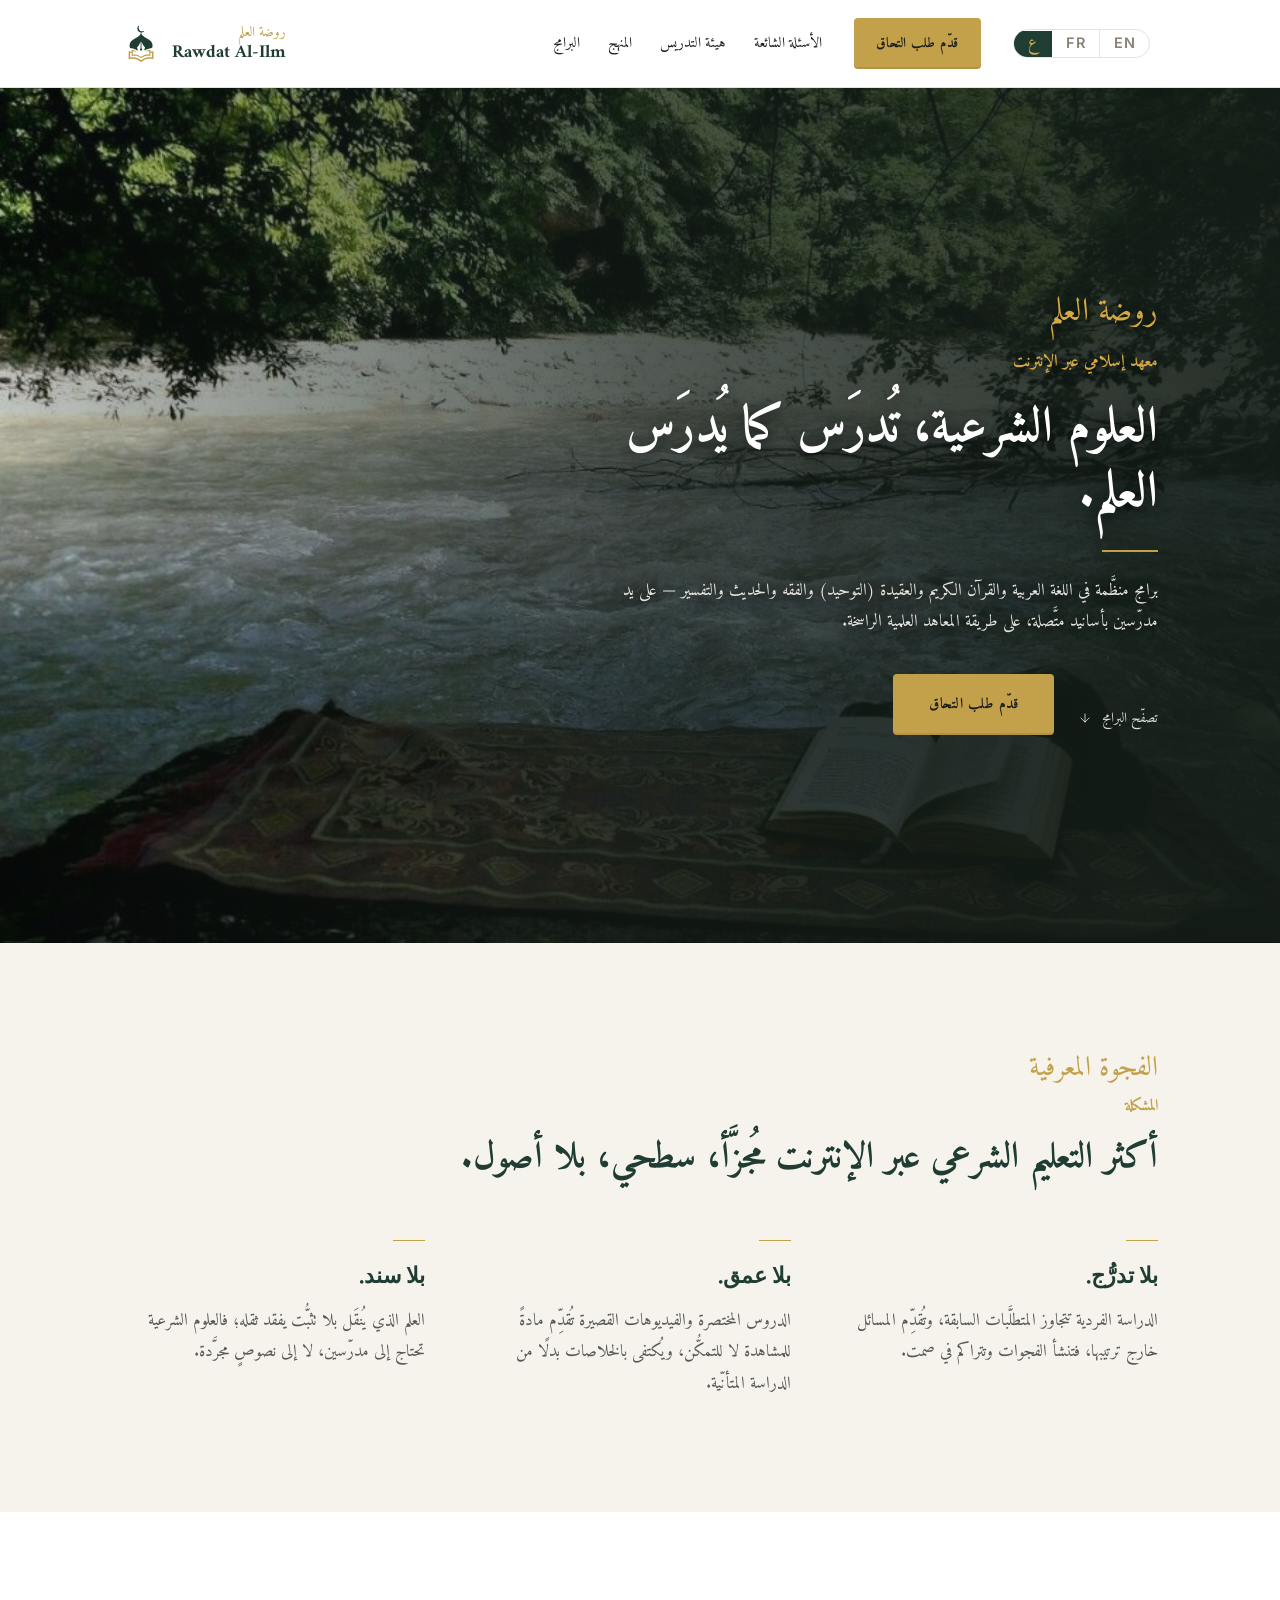
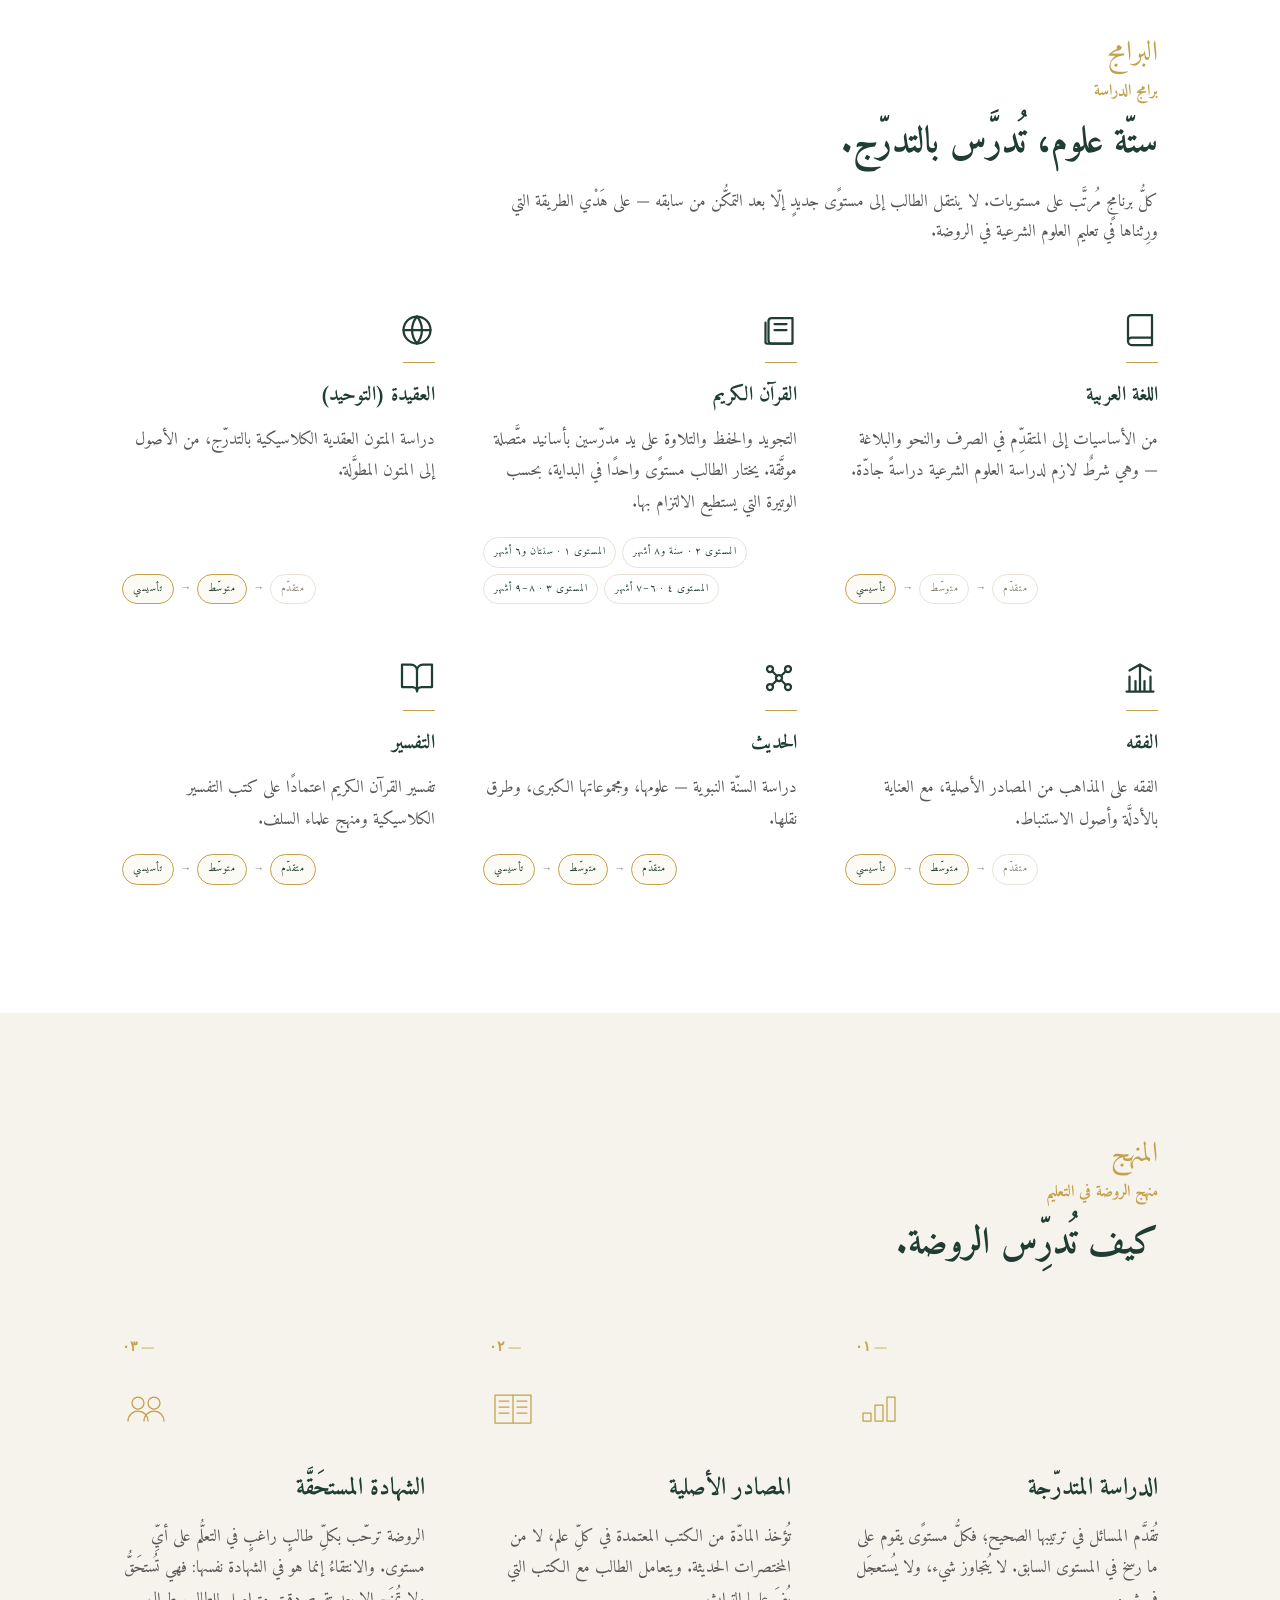
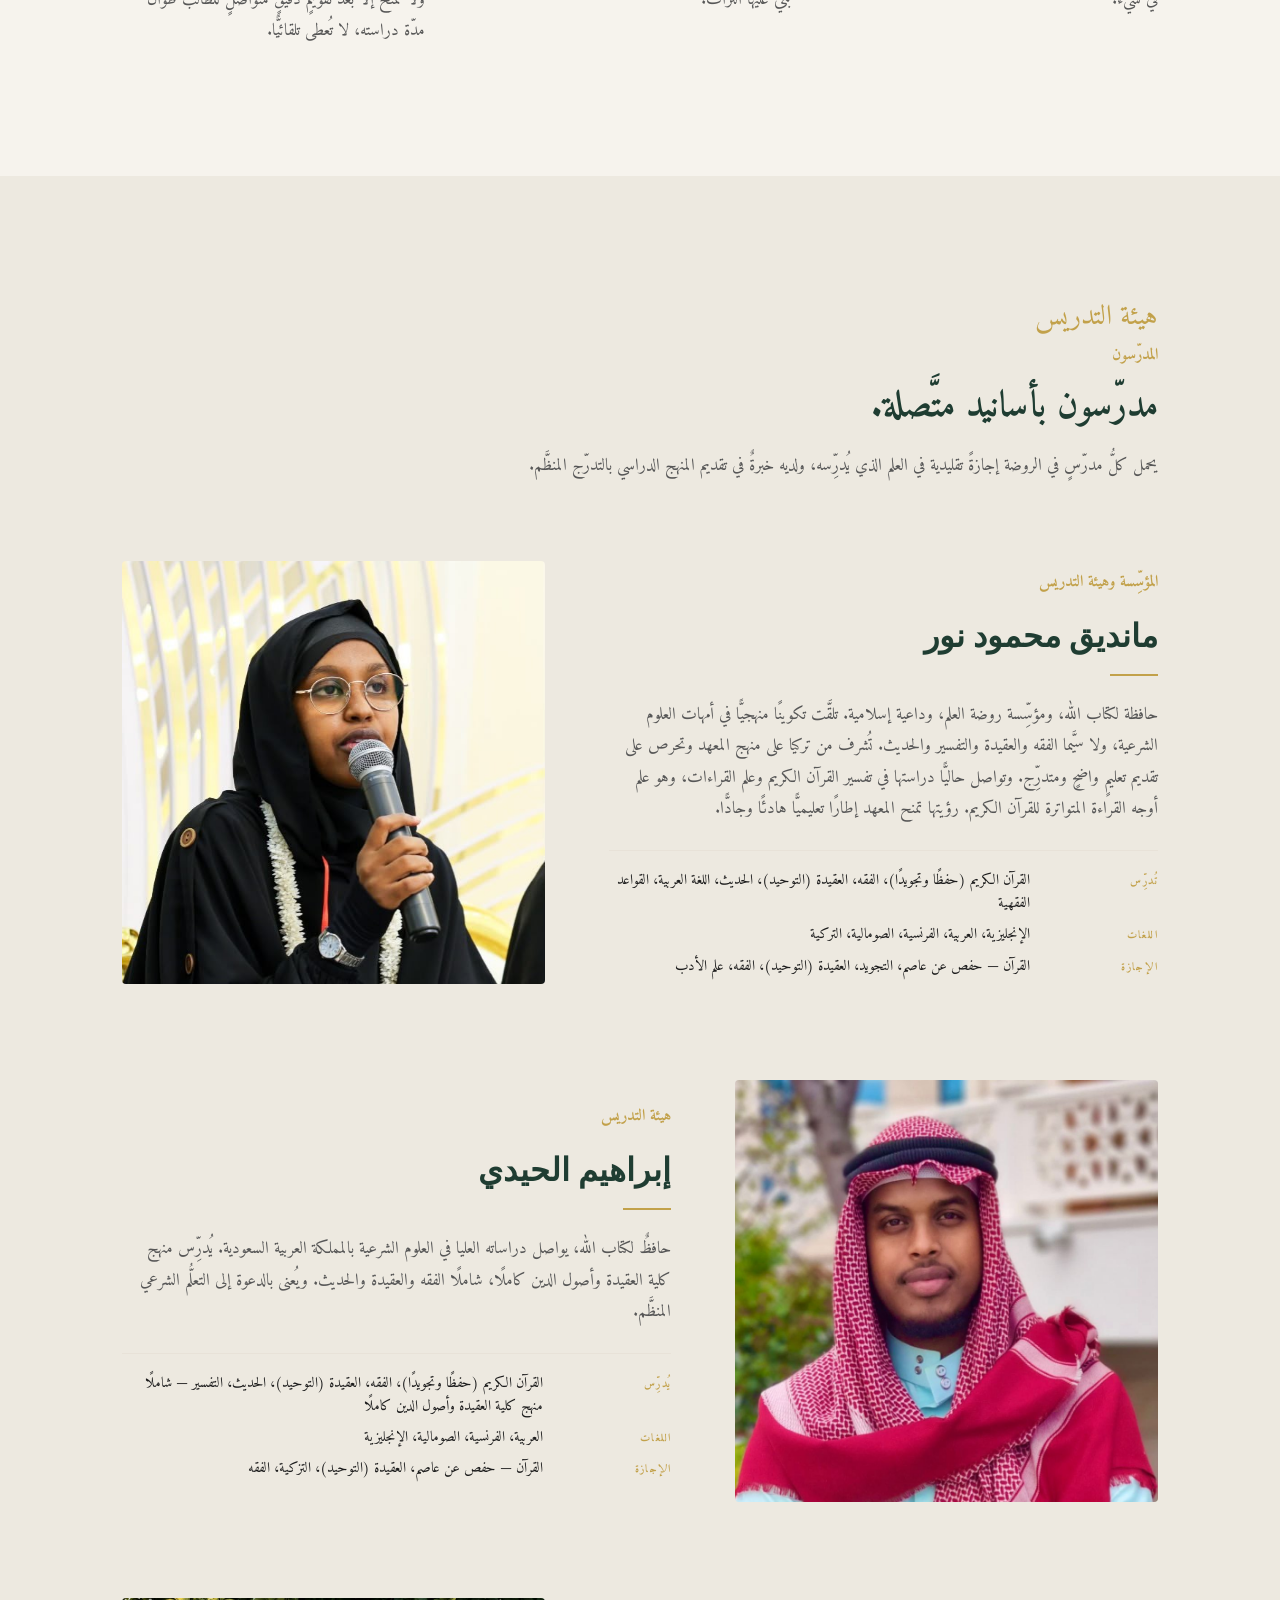
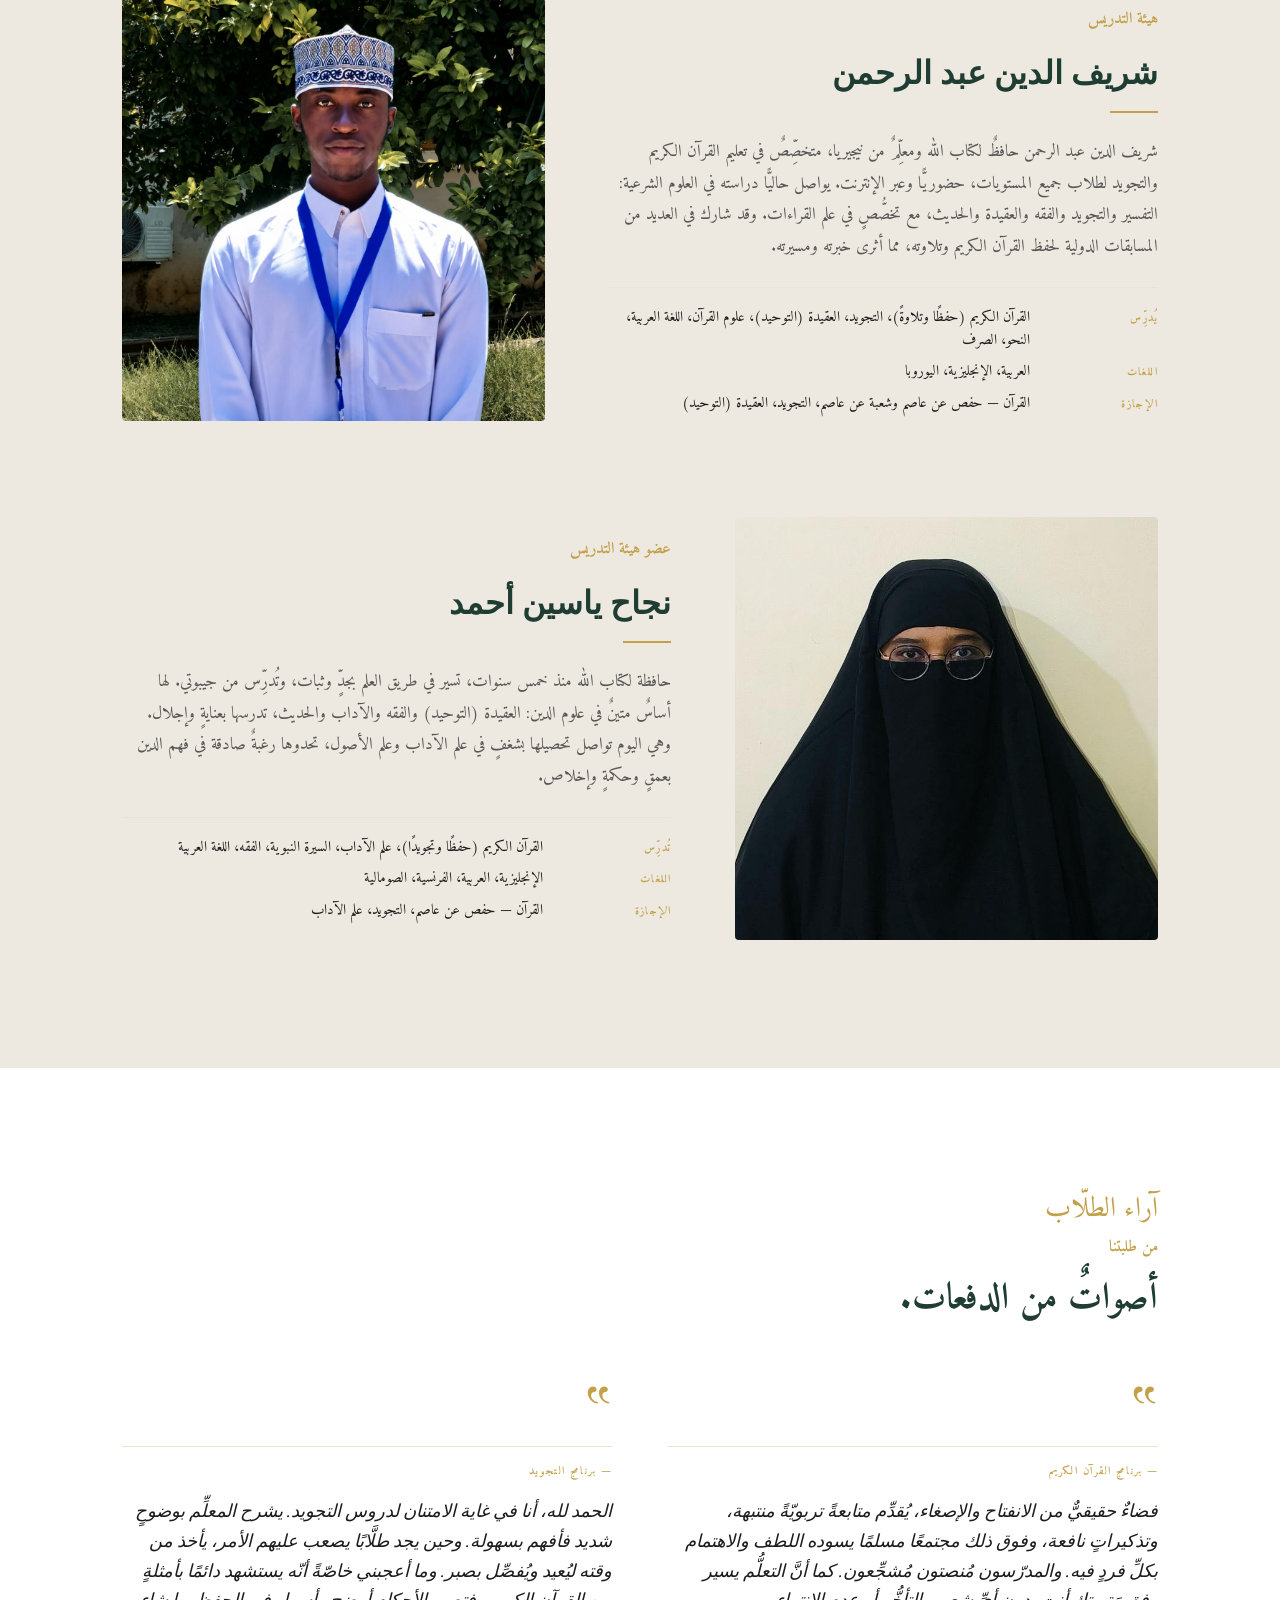
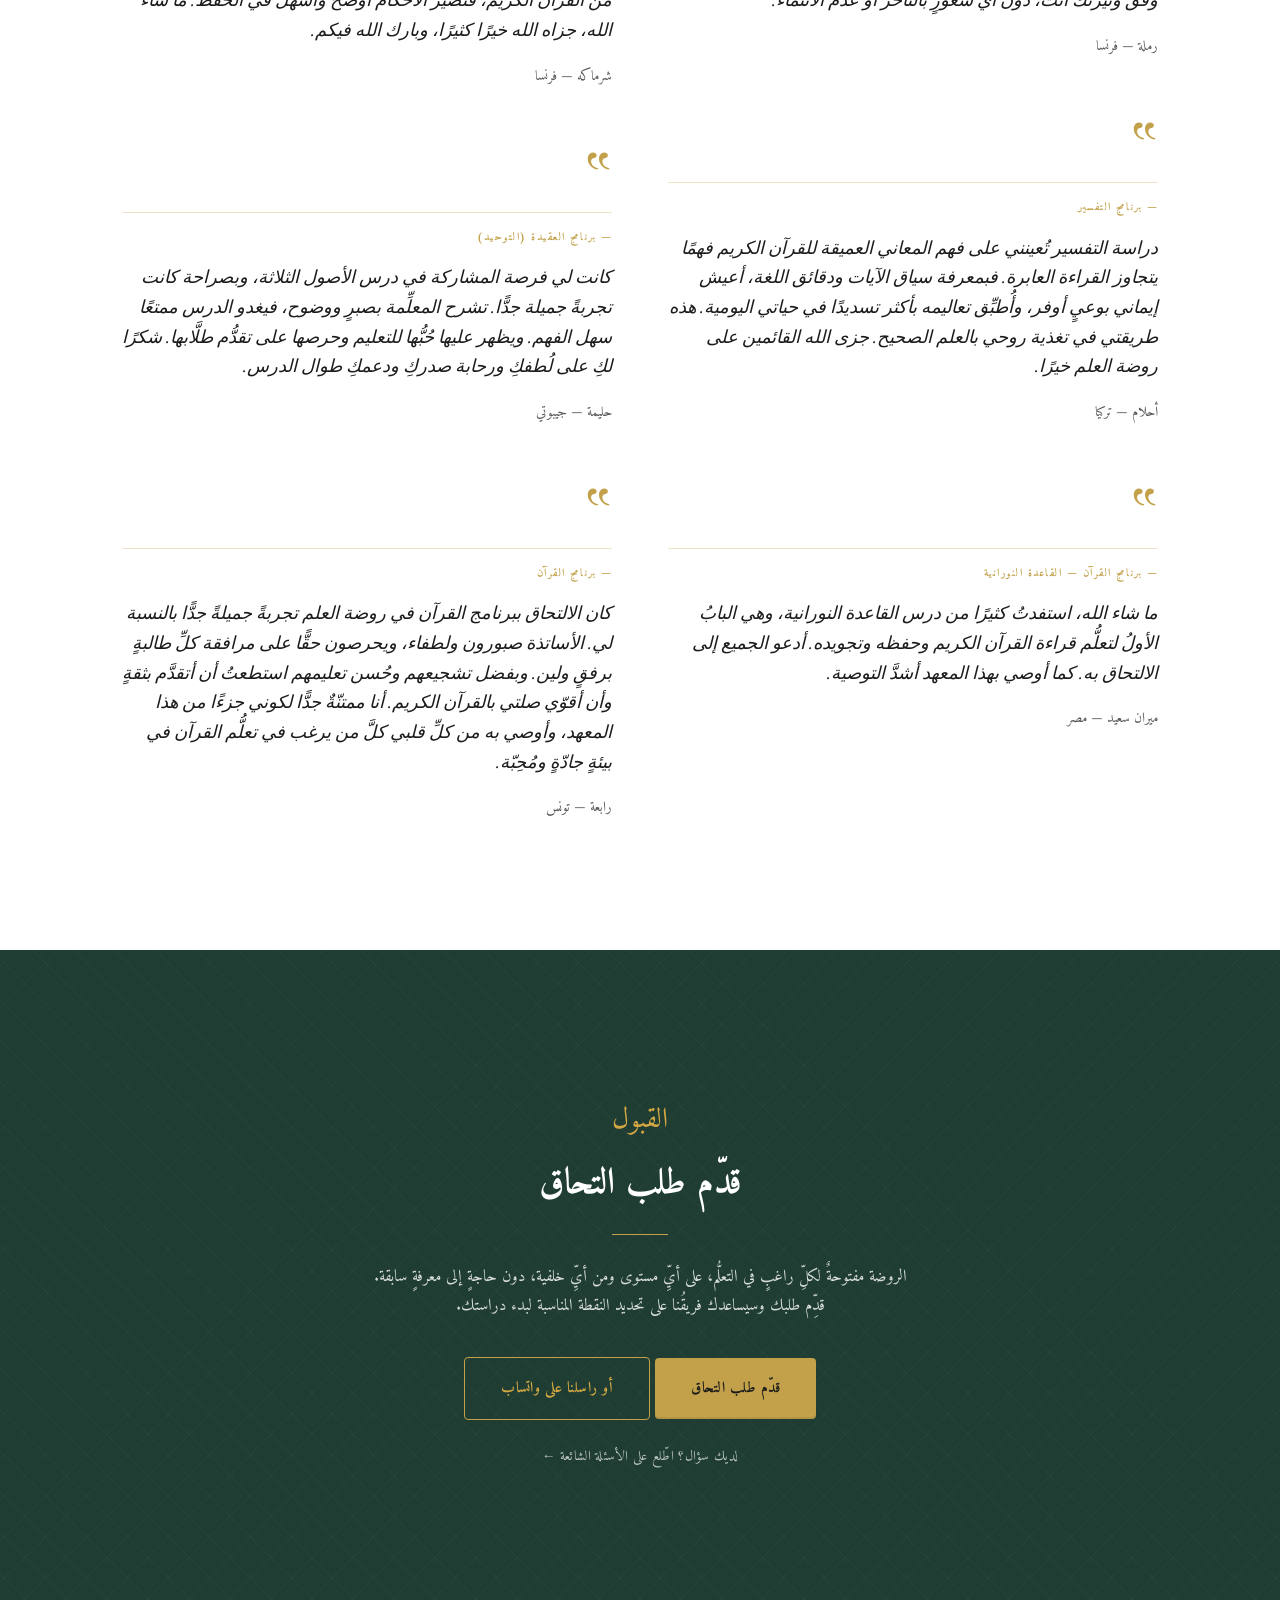
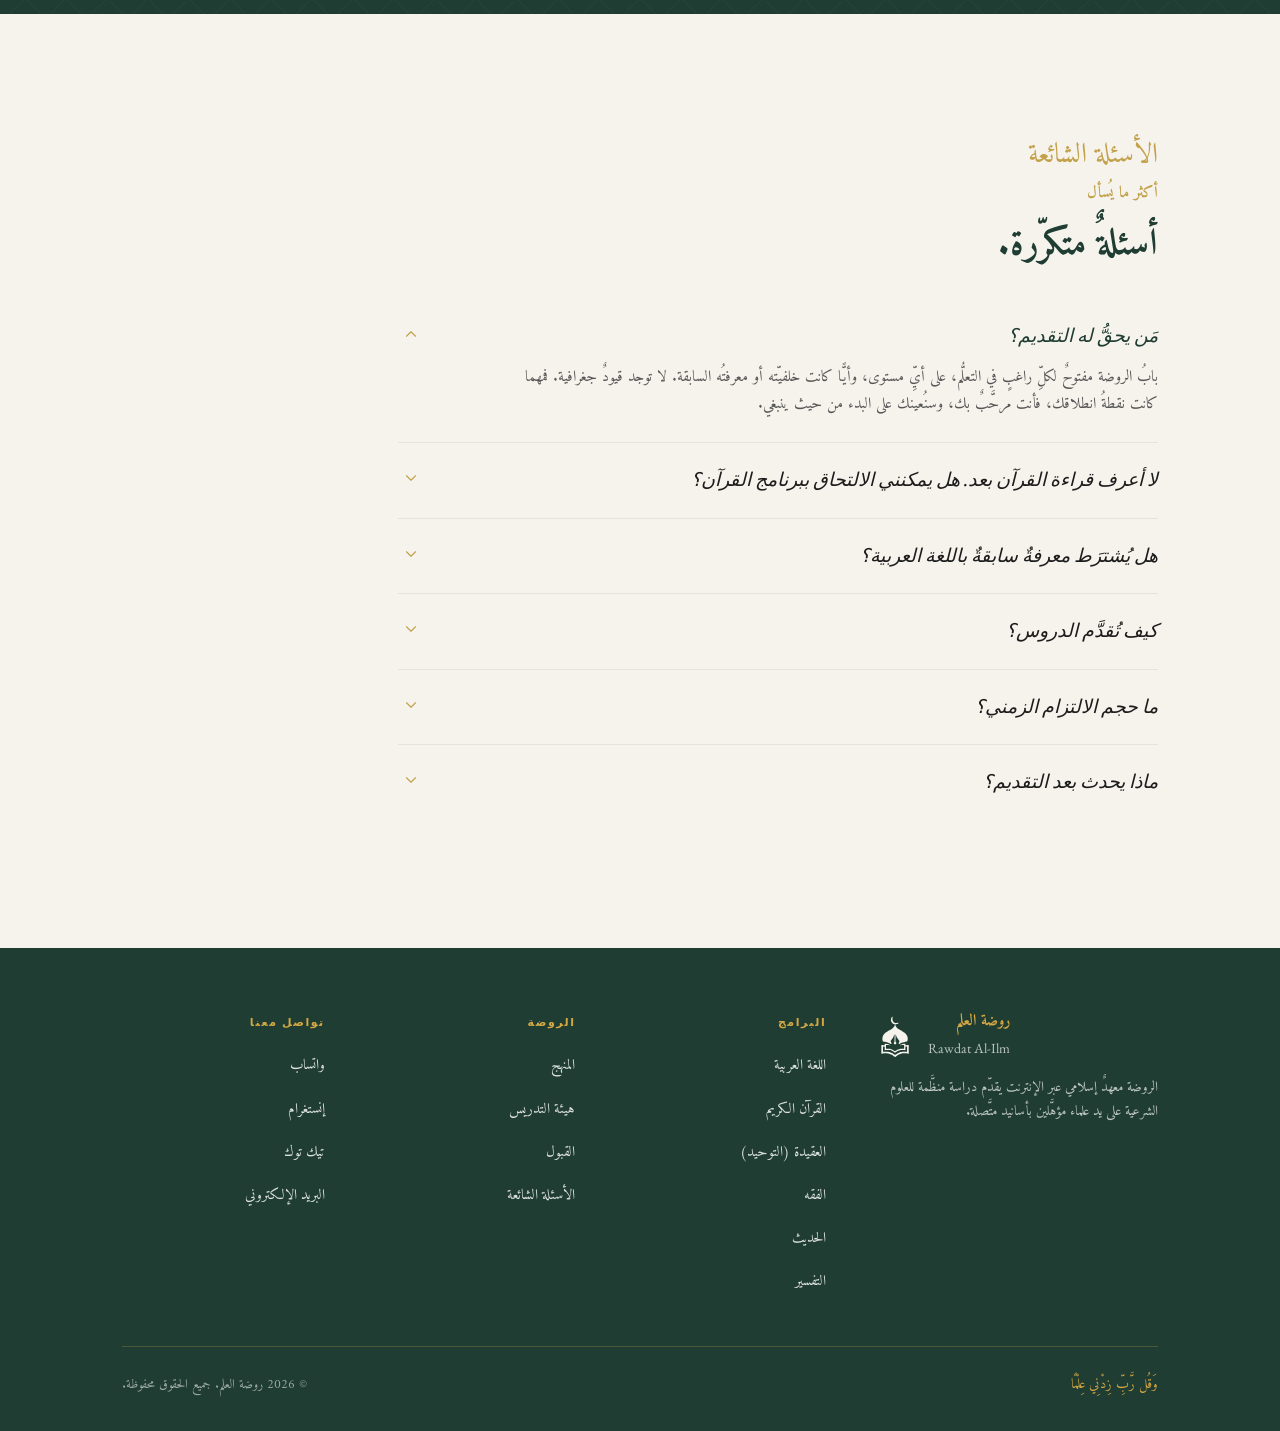
==== commit 0def0577: "Correct Rabia's testimonial tag to Quran Program Rabia's testimonial is about the Quran programme it" ====
--- a/index-ar.html
+++ b/index-ar.html
@@ -294,7 +294,7 @@
         </div>
         <div class="tm">
           <div class="qmark">”</div>
-          <div class="program-tag">— برنامج القرآن — القاعدة النورانية</div>
+          <div class="program-tag">— برنامج القرآن</div>
           <p>كان الالتحاق ببرنامج القرآن في روضة العلم تجربةً جميلةً جدًّا بالنسبة لي. الأساتذة صبورون ولطفاء، ويحرصون حقًّا على مرافقة كلِّ طالبةٍ برفقٍ ولين. وبفضل تشجيعهم وحُسن تعليمهم استطعتُ أن أتقدَّم بثقةٍ وأن أقوّي صلتي بالقرآن الكريم. أنا ممتنّةٌ جدًّا لكوني جزءًا من هذا المعهد، وأوصي به من كلِّ قلبي كلَّ من يرغب في تعلُّم القرآن في بيئةٍ جادّةٍ ومُحِبّة.</p>
           <cite>رابعة — تونس</cite>
         </div>
